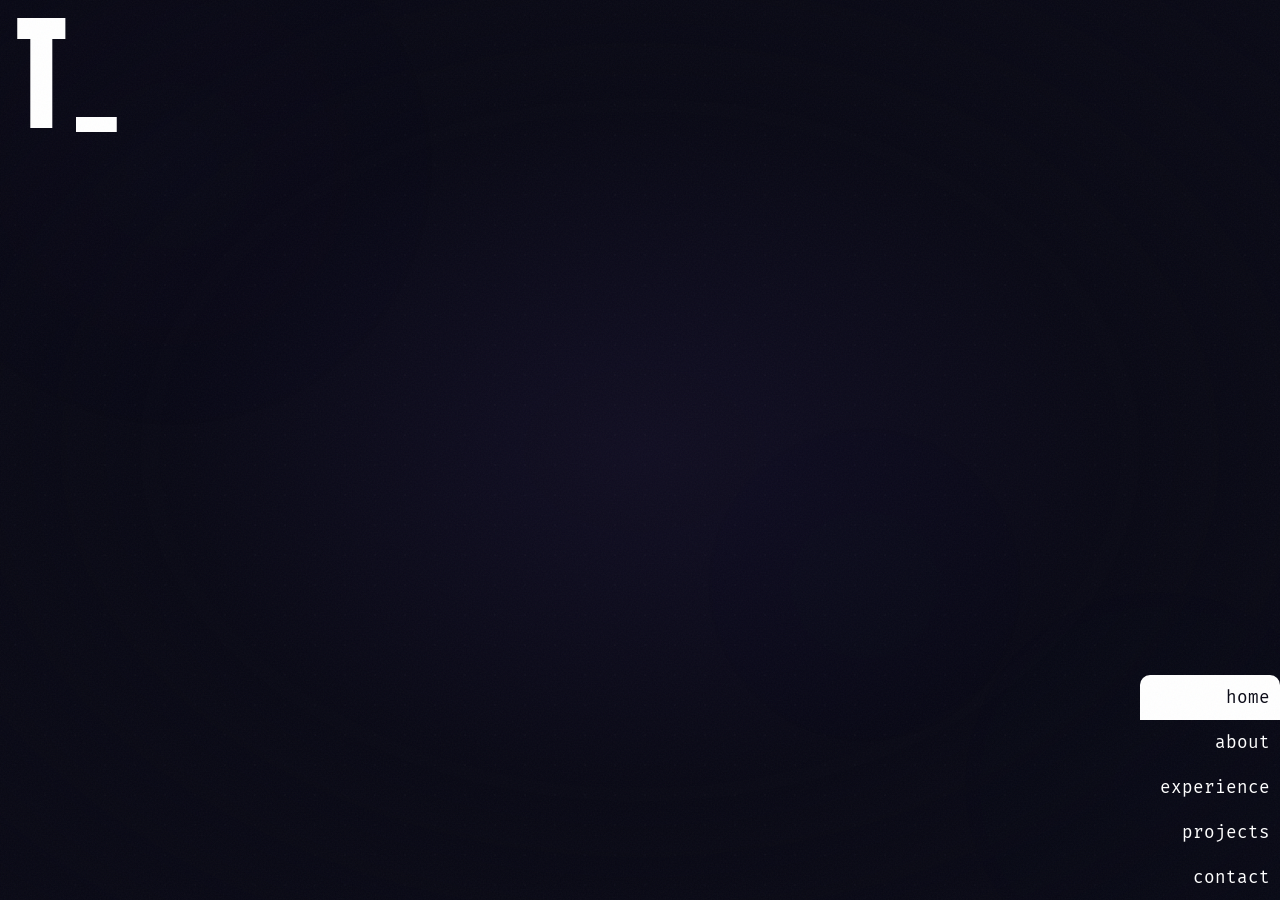
==== index.html @ e4958ba7 "new hcanges" ====
<!DOCTYPE html>
<html lang="en">
<head>
  <meta charset="UTF-8" />
  <meta name="viewport" content="width=device-width, initial-scale=1.0" />
  <title>Thomas Ou • Portfolio</title>
  <link rel="icon" type="image/svg+xml" href="favicon.svg">
  <base href="/">
  <!-- Google Fonts for modern look -->
  <link href="https://fonts.googleapis.com/css?family=Montserrat:900,700,400|Inter:400,600&display=swap" rel="stylesheet">
  <link href="https://fonts.googleapis.com/css2?family=Anton:wght@400&display=swap" rel="stylesheet">
  <link href="https://fonts.googleapis.com/css2?family=Fira+Mono:wght@400;500;700&display=swap" rel="stylesheet">
  <!-- GSAP -->
  <script src="https://unpkg.com/gsap@3/dist/gsap.min.js"></script>
  <script src="https://unpkg.com/gsap@3/dist/ScrollTrigger.min.js"></script>
  <!-- Three.js -->
  <script type="importmap">
    {
      "imports": {
        "three": "https://unpkg.com/three@0.155.0/build/three.module.js",
        "three/addons/": "https://unpkg.com/three@0.155.0/examples/jsm/"
      }
    }
  </script>
  <!-- Three.js global removed: contact.js now uses ES module import via importmap -->
  <!-- Model Viewer for 3D GLB files -->
  <script type="module" src="https://unpkg.com/@google/model-viewer/dist/model-viewer.min.js"></script>
  <!-- Styles -->
  <link rel="stylesheet" href="style.css" />
  <link rel="stylesheet" href="styles/index.css" />
  <link rel="stylesheet" href="styles/about.css" />
  <link rel="stylesheet" href="styles/experience.css" />
  <link rel="stylesheet" href="styles/spa.css" />
  <link rel="stylesheet" href="styles/projects-new.css" />
  <link rel="stylesheet" href="styles/contact.css" />
  <link rel="stylesheet" href="styles/bg-effects.css" />
</head>
<body data-current-route="home">

  <!-- Background Effects -->
  <div class="bg-effects" aria-hidden="true">
    <div class="aurora-blob aurora-blob-1"></div>
    <div class="aurora-blob aurora-blob-2"></div>
    <div class="aurora-blob aurora-blob-3"></div>
  </div>
  <div class="vignette" aria-hidden="true"></div>
  <svg class="noise-overlay" aria-hidden="true">
    <filter id="noise-filter">
      <feTurbulence type="fractalNoise" baseFrequency="0.65" numOctaves="3" stitchTiles="stitch"/>
    </filter>
    <rect width="100%" height="100%" filter="url(#noise-filter)"/>
  </svg>

  <!-- Scroll Progress Indicator (About Only) -->
  <div class="scroll-progress about-only">
    <div class="scroll-progress-bar"></div>
  </div>


  <!-- SPA Content Wrapper -->
  <div class="spa-content-wrapper">
    
    <!-- HOME ROUTE CONTENT -->
    <div id="home-content" data-route-content style="display: block;">
      <!-- Thomas Ou heading -->
      <div class="name-heading home-only page-title">
        <div class="typing-line-1">
          <span class="typed-text-1"></span><span class="cursor cursor-1">_</span>
        </div>
        <div class="typing-line-2">
          <span class="typed-text-2"></span><span class="cursor cursor-2" style="display: none;">_</span>
        </div>
        <div class="home-subtitles">
          <span>Developer & Analyst</span>
        </div>
      </div>

      <!-- 3D Model Container (shown on nav hover) -->
      <div id="model-container" class="home-only">
        <canvas id="model-canvas"></canvas>
      </div>

      <!-- 3D Cube Container -->
      <div id="cube-container" class="home-only">
        <canvas id="cube-canvas"></canvas>
      </div>
    </div>

    <!-- ABOUT ROUTE CONTENT -->
    <div id="about-content" data-route-content style="display: none;">
      <!-- About Container -->
      <div class="about-container">
        
        <!-- About Title -->
        <div class="about-title page-title">
          <div class="about-text">
            <div>ABOUT</div>
            <div>ME</div>
          </div>
          <div class="title-subtitle">Click on underlined words to learn more</div>
        </div>

        <!-- Main Content -->
        <div class="about-content">
          
          <!-- Profile Section -->
          <div class="profile-section">
            <div class="profile-text">
              <h2>Hi there. I'm <strong>Thomas Ou</strong> and welcome to my personal portfolio. I'm a sophomore at <span class="school-badge"><img src="Images/Penn.png" alt="" class="school-badge-icon" /><span>University of Pennsylvania</span></span> studying Mathematics and Computer Science. I specialize in building <a href="#">full-stack systems</a>, probabilistic models, and the occasional <a href="#">passion project</a> that keeps me up at night.</h2>
              
              <div class="profile-image">
                <img src="Images/ThomasPortrait.png" alt="Thomas Ou" />
              </div>
              
              <p>Tech and math have been part of my life for as long as I can remember. As a kid I was taking apart anything with a circuit board. By high school I was building computers and teaching myself to code. <span class="highlight-sweep">At 18, online poker led me to discover a vulnerability in a crypto casino's shuffling algorithm</span> that created predictable patterns every few hundred hands. I taught myself to exploit it (<em>ethically, of course</em>), and was hired to help fix their system. Since then I've been obsessed with applying algorithmic reasoning through game theory, probabilistic thinking, and machine learning to real-world problems.</p>

              <p>I'm excited by projects that are ambitious, creative, and technically challenging. I enjoy turning complex ideas into intuitive and functional digital experiences, whether it's a rough concept or a fully formed vision. When I'm not studying or coding, you'll find me at Penn Boxing, lifting, playing poker, or listening to some good music.</p>

              <div class="tools-dropdown">
                <div class="tools-dropdown-header">
                  <span>Click to see some of the tools I work with.</span>
                </div>
                <div class="tools-dropdown-content">
                  <div class="tools-section">
                    <h5>Languages</h5>
                    <div class="tools-icons">
                      <div class="icon-container"><img src="https://cdn.jsdelivr.net/gh/devicons/devicon/icons/python/python-original.svg" alt="Python"><span class="icon-tooltip">Python</span></div>
                      <div class="icon-container"><img src="https://cdn.jsdelivr.net/gh/devicons/devicon/icons/cplusplus/cplusplus-original.svg" alt="C++"><span class="icon-tooltip">C++</span></div>
                      <div class="icon-container"><img src="https://cdn.jsdelivr.net/gh/devicons/devicon/icons/r/r-original.svg" alt="R"><span class="icon-tooltip">R</span></div>
                      <div class="icon-container"><img src="https://cdn.jsdelivr.net/gh/devicons/devicon/icons/ocaml/ocaml-original.svg" alt="OCaml"><span class="icon-tooltip">OCaml</span></div>
                      <div class="icon-container"><img src="https://cdn.jsdelivr.net/gh/devicons/devicon/icons/java/java-original.svg" alt="Java"><span class="icon-tooltip">Java</span></div>
                      <div class="icon-container"><img src="https://cdn.jsdelivr.net/gh/devicons/devicon/icons/matlab/matlab-original.svg" alt="MATLAB"><span class="icon-tooltip">MATLAB</span></div>
                      <div class="icon-container"><img src="https://cdn.jsdelivr.net/gh/devicons/devicon/icons/html5/html5-original.svg" alt="HTML5"><span class="icon-tooltip">HTML5</span></div>
                      <div class="icon-container"><img src="https://cdn.jsdelivr.net/gh/devicons/devicon/icons/css3/css3-original.svg" alt="CSS"><span class="icon-tooltip">CSS</span></div>
                      <div class="icon-container"><img src="https://cdn.jsdelivr.net/gh/devicons/devicon/icons/javascript/javascript-original.svg" alt="JavaScript"><span class="icon-tooltip">JavaScript</span></div>
                    </div>
                  </div>
                  <div class="tools-section">
                    <h5>Frameworks</h5>
                    <div class="tools-icons">
                      <div class="icon-container"><img src="https://cdn.jsdelivr.net/gh/devicons/devicon/icons/numpy/numpy-original.svg" alt="NumPy"><span class="icon-tooltip">NumPy</span></div>
                      <div class="icon-container"><img src="https://cdn.jsdelivr.net/gh/devicons/devicon/icons/pandas/pandas-original.svg" alt="Pandas"><span class="icon-tooltip">Pandas</span></div>
                      <div class="icon-container"><img src="Images/Icons/Sckit.png" alt="Scikit-learn"><span class="icon-tooltip">Scikit-learn</span></div>
                      <div class="icon-container"><img src="https://cdn.jsdelivr.net/gh/devicons/devicon/icons/pytorch/pytorch-original.svg" alt="PyTorch"><span class="icon-tooltip">PyTorch</span></div>
                      <div class="icon-container"><img src="https://cdn.jsdelivr.net/gh/devicons/devicon/icons/react/react-original.svg" alt="React"><span class="icon-tooltip">React</span></div>
                      <div class="icon-container"><img src="https://cdn.jsdelivr.net/gh/devicons/devicon/icons/tensorflow/tensorflow-original.svg" alt="TensorFlow"><span class="icon-tooltip">TensorFlow</span></div>
                      <div class="icon-container"><img src="https://cdn.jsdelivr.net/gh/devicons/devicon/icons/matplotlib/matplotlib-original.svg" alt="Matplotlib"><span class="icon-tooltip">Matplotlib</span></div>
                    </div>
                  </div>
                  <div class="tools-section">
                    <h5>Databases & Tools</h5>
                    <div class="tools-icons">
                      <div class="icon-container"><img src="https://cdn.jsdelivr.net/gh/devicons/devicon/icons/mysql/mysql-original.svg" alt="MySQL"><span class="icon-tooltip">MySQL</span></div>
                      <div class="icon-container"><img src="https://cdn.jsdelivr.net/gh/devicons/devicon/icons/postgresql/postgresql-original.svg" alt="PostgreSQL"><span class="icon-tooltip">PostgreSQL</span></div>
                      <div class="icon-container"><img src="https://cdn.jsdelivr.net/gh/devicons/devicon/icons/mongodb/mongodb-original.svg" alt="MongoDB"><span class="icon-tooltip">MongoDB</span></div>
                      <div class="icon-container"><img src="https://cdn.jsdelivr.net/gh/devicons/devicon/icons/nodejs/nodejs-original.svg" alt="Node.js"><span class="icon-tooltip">Node.js</span></div>
                      <div class="icon-container"><img src="https://cdn.jsdelivr.net/gh/devicons/devicon/icons/git/git-original.svg" alt="Git"><span class="icon-tooltip">Git</span></div>
                    </div>
                  </div>
                </div>
              </div>
            </div>

          </div>

        <!-- Bottom Tagline -->
        <div class="about-tagline">
          <div>BUILD.</div>
          <div>OPTIMIZE.</div>
          <div>DELIVER.</div>
        </div>
        </div>
      </div>
    </div>
    
    <!-- EXPERIENCE ROUTE CONTENT -->
    <div id="experience-content" data-route-content style="display: none;">
      <!-- Experience Container -->
      <div class="experience-container">
        
        <!-- Full Width Content -->
        <div class="content-section">
          
          <!-- PROFESSIONAL EXPERIENCE Title -->
          <div class="journey-title page-title">
            <div class="journey-text">
              <div>PROFESSIONAL</div>
              <div>EXPERIENCE</div>
            </div>
            <div class="title-subtitle">Scroll down to learn more</div>
            
            <!-- Mobile Hello Content (hidden by default, shown in vertical mode) -->
            <div class="hello-content-mobile" style="display: none; border: none !important; background: transparent !important;">
              <!-- Photo + Text Container -->
              <div style="display: flex; gap: 0.75rem; margin: 0 0 0.5rem 0;">
                <!-- Profile Photo -->
                <div class="profile-photo-mobile">
                  <img src="Images/SchoolPortrait.png" alt="Thomas Ou" />
                </div>

                <!-- Hello + Bio -->
                <div style="flex: 1; display: flex; flex-direction: column; justify-content: center;">
                  <div style="font-size: clamp(1.4rem, 5vw, 2.4rem); font-weight: 400; font-family: 'Anton', Arial, sans-serif; color: #ffffff; margin: 0 0 0.5rem 0; text-align: left; line-height: 1.05; letter-spacing: 0.02em;">Hello. I am Thomas.</div>
                  <div style="color: #ffffff; font-family: 'Inter', Arial, sans-serif; font-size: clamp(0.85rem, 2.5vw, 1.1rem); line-height: 1.5; opacity: 0.85;">I'm a math and CS student at Penn with experience across quantitative research, derivatives, and defense tech. At present, I'm completing both my undergrad and accelerated master's in Philadelphia, while also conducting research with faculty.</div>
                </div>
              </div>


              <!-- Navigation Buttons -->
              <div style="margin: 1rem 0 0 0; display: grid; grid-template-columns: 1fr 1fr 1fr; gap: 0.5rem; opacity: 1;">
                <button class="hello-nav-btn" data-section="education" style="background: transparent; border: 2px solid #ffffff; color: #ffffff; font-family: 'Anton', Arial, sans-serif; font-size: 0.8rem; font-weight: 400; text-transform: none; letter-spacing: 0.1em; padding: 0.5rem; border-radius: 8px; cursor: pointer; transition: all 0.3s ease;">Education</button>
                <button class="hello-nav-btn" data-section="experience" style="background: transparent; border: 2px solid #ffffff; color: #ffffff; font-family: 'Anton', Arial, sans-serif; font-size: 0.8rem; font-weight: 400; text-transform: none; letter-spacing: 0.1em; padding: 0.5rem; border-radius: 8px; cursor: pointer; transition: all 0.3s ease;">Experience</button>
                <button class="hello-nav-btn" data-section="research" style="background: transparent; border: 2px solid #ffffff; color: #ffffff; font-family: 'Anton', Arial, sans-serif; font-size: 0.8rem; font-weight: 400; text-transform: none; letter-spacing: 0.1em; padding: 0.5rem; border-radius: 8px; cursor: pointer; transition: all 0.3s ease;">Research</button>
              </div>

            </div>
          </div>

          
          <!-- Left Half - Horse Model -->
          <div class="left-section">

            <!-- Titles - stacked on top of each other, in flow -->
            <div class="left-section-titles" style="position: relative; width: 100%; min-height: 8rem; margin-bottom: 0;">
              <!-- RESEARCH Title (in front of all) -->
              <div class="research-title" style="position: absolute; top: 0; left: 0; width: 100%; z-index: 3; opacity: 0; visibility: hidden; transition: opacity 0.3s ease, visibility 0.3s ease;">
                <div class="research-text" style="font-size: min(9vw, 8rem); font-weight: 400; font-family: 'Anton', Arial, sans-serif; color: #ffffff; text-align: center; letter-spacing: 0.05em; text-transform: none; margin: 0; line-height: 0.9; width: 100%;">
                  <div>RESEARCH</div>
                </div>
              </div>

              <!-- EXPERIENCE Title (in front) -->
              <div class="experience-title" style="position: absolute; top: 0; left: 0; width: 100%; z-index: 2; opacity: 0; visibility: hidden; transition: opacity 0.3s ease, visibility 0.3s ease;">
                <div class="experience-text" style="font-size: min(9vw, 8rem); font-weight: 400; font-family: 'Anton', Arial, sans-serif; color: #ffffff; text-align: center; letter-spacing: -0.02em; text-transform: none; margin: 0; line-height: 0.9; width: 100%;">
                  <div>EXPERIENCE</div>
                </div>
              </div>

              <!-- EDUCATION Title -->
              <div class="education-title" style="position: absolute; top: 0; left: 0; width: 100%; z-index: 1;">
                <div class="education-text" style="font-size: min(9vw, 8rem); font-weight: 400; font-family: 'Anton', Arial, sans-serif; color: #ffffff; text-align: center; letter-spacing: -0.02em; text-transform: none; margin: 0; line-height: 0.9; width: 100%;">
                  <div>EDUCATION</div>
                </div>
              </div>
            </div>

            <!-- 3D Models - stacked on top of each other, in flow -->
            <div class="left-section-model" style="position: relative; width: 100%; height: 60vh; flex-shrink: 0; min-height: 60vh; margin-top: -2rem;">
              <!-- 3D Lion Head (in front of all) -->
              <div class="lion-container-new" style="position: absolute; top: 0; left: 0; width: 100%; height: 100%; z-index: 7; display: flex; justify-content: center; align-items: center; opacity: 0; visibility: hidden; transition: opacity 0.3s ease, visibility 0.3s ease; border: none;">
                <model-viewer
                  src="Models/lion_head_4k.glb"
                  alt="3D Lion Head"
                  auto-rotate
                  rotation-per-second="30deg"
                  camera-orbit="0deg 75deg 115%"
                  field-of-view="30deg"
                  shadow-intensity="0"
                  environment-image="neutral"
                  exposure="1"
                  shadow-softness="0"
                  loading="lazy"
                  reveal="auto"
                  style="width: 100%; height: 100%;">
                </model-viewer>
              </div>

              <!-- 3D Bull Head (in front) -->
              <div class="bull-container-new" style="position: absolute; top: 0; left: 0; width: 100%; height: 100%; z-index: 6; display: flex; justify-content: center; align-items: center; opacity: 0; visibility: hidden; transition: opacity 0.3s ease, visibility 0.3s ease; border: none;">
                <model-viewer
                  src="Models/bull_head_4k.glb"
                  alt="3D Bull Head"
                  auto-rotate
                  rotation-per-second="30deg"
                  camera-orbit="0deg 75deg 115%"
                  field-of-view="30deg"
                  shadow-intensity="0"
                  environment-image="neutral"
                  exposure="1"
                  shadow-softness="0"
                  loading="lazy"
                  reveal="auto"
                  style="width: 100%; height: 100%;">
                </model-viewer>
              </div>

              <!-- 3D Horse Head -->
              <div class="horse-container visible" style="position: absolute; top: 0; left: 0; width: 100%; height: 100%;">
                <model-viewer
                  src="Models/horse_head_4k.glb"
                  alt="3D Horse Head"
                  auto-rotate
                  rotation-per-second="30deg"
                  camera-orbit="0deg 75deg 110%"
                  field-of-view="30deg"
                  shadow-intensity="0"
                  environment-image="neutral"
                  exposure="1"
                  shadow-softness="0"
                  loading="eager"
                  reveal="auto"
                  style="width: 100%; height: 100%;">
                </model-viewer>
              </div>
            </div>

            <!-- Navigation Buttons -->
            <div class="nav-buttons permanent-buttons" style="z-index: 15;">
              <button class="nav-btn">About</button>
              <button class="nav-btn">Education</button>
              <button class="nav-btn">Experience</button>
              <button class="nav-btn">Research</button>
            </div>
          </div>


          <!-- Top Container -->
          <div class="top-container">
            <!-- Text Content Container -->
            <div class="text-content-container" style="position: absolute; top: 0; right: 0; height: 100%; padding: 2rem 2rem 2rem 0.5rem; box-sizing: border-box; display: flex; flex-direction: column; justify-content: center;">
              <!-- Hello Thomas Header -->
              <div class="hello-section" style="font-size: min(7.5vw, 2.4rem); font-weight: 400; font-family: 'Anton', Arial, sans-serif; color: #ffffff; margin: 0; text-align: left; line-height: 1.05; opacity: 0.3; transition: opacity 0.6s ease; letter-spacing: 0.02em;">Hello. I am Thomas.</div>
              
              <!-- Bio Section - positioned relative to header -->
              <div class="hello-section" style="color: #ffffff; font-family: 'Inter', Arial, sans-serif; font-size: 1.4rem; line-height: 1.6; margin: 2rem 0 1rem 0; opacity: 0.3; transition: opacity 0.6s ease;">I'm a math and CS student at Penn with experience across quantitative research, derivatives, and defense tech. At present, I'm completing both my undergrad and accelerated master's in Philadelphia, while also conducting research with faculty.</div>
              
              
              <!-- Navigation Buttons - positioned relative to header -->
              <div class="hello-section" style="margin: 1rem 0 0 0; display: grid; grid-template-columns: 1fr 1fr 1fr; gap: 0.5rem; opacity: 0.3; transition: opacity 0.6s ease;">
                <button class="hello-nav-btn" data-section="education" style="background: transparent; border: 2px solid #ffffff; color: #ffffff; font-family: 'Anton', Arial, sans-serif; font-size: 0.8rem; font-weight: 400; text-transform: none; letter-spacing: 0.1em; padding: 0.5rem; border-radius: 8px; cursor: pointer; transition: all 0.3s ease;">Education</button>
                <button class="hello-nav-btn" data-section="experience" style="background: transparent; border: 2px solid #ffffff; color: #ffffff; font-family: 'Anton', Arial, sans-serif; font-size: 0.8rem; font-weight: 400; text-transform: none; letter-spacing: 0.1em; padding: 0.5rem; border-radius: 8px; cursor: pointer; transition: all 0.3s ease;">Experience</button>
                <button class="hello-nav-btn" data-section="research" style="background: transparent; border: 2px solid #ffffff; color: #ffffff; font-family: 'Anton', Arial, sans-serif; font-size: 0.8rem; font-weight: 400; text-transform: none; letter-spacing: 0.1em; padding: 0.5rem; border-radius: 8px; cursor: pointer; transition: all 0.3s ease;">Research</button>
              </div>
              
            </div>
            
            <!-- Profile Photo -->
            <div class="profile-photo hello-visible">
              <img src="Images/SchoolPortrait.png" alt="Thomas Ou" />
            </div>
          </div>

          <!-- Right Half - Content -->
          <div class="right-section">
            
            <!-- Education Section -->
            <div class="timeline-container">
              <div class="timeline-track"></div>
              
              <div class="timeline-item">
                <div class="timeline-dot"></div>
                <div class="timeline-content">
                  <h3>Master of Science in Engineering in Computer and Information Science</h3>
                  <div class="timeline-school">University of Pennsylvania</div>
                  <div class="timeline-details">
                    <div class="course-grid">
                      <span class="course-pill">Operating Systems</span>
                      <span class="course-pill">Distributed Systems</span>
                      <span class="course-pill">Machine Learning</span>
                      <span class="course-pill">Computer Architecture</span>
                      <span class="course-pill">Database Systems</span>
                    </div>
                  </div>
                </div>
              </div>

              <div class="timeline-item">
                <div class="timeline-dot"></div>
                <div class="timeline-content">
                  <h3>Bachelor of Science in Mathematics/Statistics</h3>
                  <div class="timeline-school">University of Pennsylvania</div>
                  <div class="timeline-details">
                    <div class="course-grid">
                      <span class="course-pill">Algorithms & Data Structures</span>
                      <span class="course-pill">Applied Probability</span>
                      <span class="course-pill">Game Theory</span>
                      <span class="course-pill">Real Analysis</span>
                      <span class="course-pill">Abstract Algebra</span>
                      <span class="course-pill">Probability Theory</span>
                      <span class="course-pill">Statistical Inference</span>
                    </div>
                  </div>
                </div>
              </div>

            </div>

            <!-- Experience Section -->
            <div class="cards-container experience-cards">

              <div class="card">
                <div class="card-header">
                  <h3>Software Engineer</h3>
                  <div class="card-company">Visa</div>
                  <div class="card-location">Mar 2026 - May 2026</div>
                </div>
                <div class="card-preview">
                  <p>Building real-time adversarial models to detect and score fraudulent transactions across Visa's global payment network.</p>
                </div>
              </div>

              <div class="card">
                <div class="card-header">
                  <h3>Quantitative Developer</h3>
                  <div class="card-company">Astera Holdings</div>
                  <div class="card-location">Jan 2025 - May 2025</div>
                </div>
                <div class="card-preview">
                  <p>Built a low-latency prediction market arbitrage engine in Python that detected and executed cross-platform pricing discrepancies in under 50 milliseconds across 50+ trading pairs.</p>
                </div>
              </div>

              <div class="card">
                <div class="card-header">
                  <h3>Data Engineer</h3>
                  <div class="card-company">Flushing CPA Tax Center</div>
                  <div class="card-location">Jun 2024 - Aug 2024</div>
                </div>
                <div class="card-preview">
                  <p>Built automation scripts and predictive models at a CPA firm to streamline large-scale financial reconciliation and enable forward-looking tax advisory for corporate clients.</p>
                </div>
              </div>
            </div>

            <!-- Spacer between sections -->
            <div style="height: 2rem; margin: 1rem 0;"></div>

            <!-- Research Section -->
            <div class="cards-container research-cards">

              <div class="card">
                <div class="card-header">
                  <h3>Research Assistant</h3>
                  <div class="card-company">Penn Center for Undergraduate Research and Fellowships</div>
                  <div class="card-location">Jul 2025 - Present</div>
                </div>
                <div class="card-preview">
                  <p>Built computer vision and NLP pipelines to digitize 50,000+ pages of historical defense records and conducted quantitative analysis that surfaced significant shifts in government spending patterns.</p>
                </div>
              </div>

              <div class="card">
                <div class="card-header">
                  <h3 class="card-title-stacked">
                    <span class="card-title-line">Research Assistant</span>
                    <span class="card-title-line card-title-line--second">(Computational Physics)</span>
                  </h3>
                  <div class="card-company">Princeton Plasma Physics Laboratory</div>
                  <div class="card-location">Feb 2024 - Apr 2024</div>
                </div>
                <div class="card-preview">
                  <p>Optimized Monte Carlo plasma simulations at a DOE fusion research lab through low-level SIMD vectorization and parallel computing, and automated large-scale regression testing infrastructure.</p>
                </div>
              </div>

            </div>

            <!-- Resume Link beneath research -->
            <div style="text-align: center; margin: 4rem 0;">
              <a href="#" class="resume-link" style="display: inline-block; background: transparent; border: 2px solid #ffffff; color: #ffffff; font-family: 'Montserrat', 'Inter', Arial, sans-serif; font-size: 1.1rem; font-weight: 600; text-transform: none; letter-spacing: 0.05em; padding: 1rem 2rem; border-radius: 8px; text-decoration: none; transition: all 0.3s ease; position: relative; overflow: hidden;">
                <span style="position: relative; z-index: 2;">See My Resume</span>
                <div style="position: absolute; top: 0; left: -100%; width: 100%; height: 100%; background: linear-gradient(90deg, transparent, rgba(255, 255, 255, 0.2), transparent); transition: left 0.6s ease;"></div>
              </a>
            </div>

            <!-- Spacer beneath research -->
            <div style="height: 2rem; margin: 1rem 0;"></div>

          </div>
        </div>
      </div>
    </div>

    <!-- PROJECTS ROUTE CONTENT -->
    <div id="projects-content" data-route-content style="display: none;">
      <!-- Projects Container -->
      <div class="projects-container projects-only">
        
        <!-- Featured Projects Section -->
        <div class="section-title projects-only page-title">
          <div class="title-featured">FEATURED</div>
          <div class="title-projects">PROJECTS</div>
          <div class="title-subtitle">Click on a project to view details</div>
        </div>
        
        <!-- Projects Wheel -->
        <div class="projects-wheel projects-only">
          <div class="wheel-container">
            <div class="project-card" data-project="fightvision">
              <div class="project-image" style="background-image: url('Images/ProjectPhotos/STR1KE1.gif');"></div>
              <div class="project-header">
                <h3>Computer Vision Strike Detection System for MMA</h3>
              </div>
            </div>
            
            <div class="project-card" data-project="dj">
              <div class="project-image" style="background-image: url('Images/ProjectPhotos/D4NCE.gif');"></div>
              <div class="project-header">
                <h3>AI-Powered DJ System</h3>
              </div>
            </div>
            
            <div class="project-card" data-project="fightiq">
              <div class="project-image" style="background-image: url('Images/ProjectPhotos/STRATOS.png');"></div>
              <div class="project-header">
                <h3>Predictive Analysis of Fight Outcomes in MMA</h3>
              </div>
            </div>
            
            <div class="project-card" data-project="website">
              <div class="project-image" style="background-image: url('Images/ProjectPhotos/THOMAS.gif');"></div>
              <div class="project-header">
                <h3>Personal Portfolio Website</h3>
              </div>
            </div>
            
            <div class="project-card" data-project="poker">
              <div class="project-image" style="background-image: url('Images/ProjectPhotos/R1VER1.gif');"></div>
              <div class="project-header">
                <h3>Bayesian Poker Analysis Engine with Monte Carlo CFR</h3>
              </div>
            </div>
            
            <div class="project-card" data-project="smartcv">
              <div class="project-image" style="background-image: url('Images/ProjectPhotos/PR0XIM.png');"></div>
              <div class="project-header">
                <h3>AI-Powered Resume Optimizer</h3>
              </div>
            </div>
          </div>
        </div>
        
        <!-- Full-screen Modal for project details -->
        <div id="projectModal" class="project-fullscreen-modal projects-only">
          <div class="fullscreen-modal-content">
            <div class="project-hero-section">
              <div class="back-to-projects-container">
                <div class="back-to-projects" id="backToProjects">← Back to Projects</div>
              </div>
              <div class="project-hero-image" id="projectHeroImageContainer">
                <div class="project-hero-image-inner">
                  <img id="projectHeroImage" src="" alt="" />
                  <button class="gallery-prev" id="galleryPrev" aria-label="Previous image">&#8249;</button>
                  <button class="gallery-next" id="galleryNext" aria-label="Next image">&#8250;</button>
                </div>
                <div class="gallery-dots" id="galleryDots" aria-label="Gallery images"></div>
              </div>
              <div class="project-hero-info">
                <h1 id="projectTitle" class="project-title"></h1>
                <p id="projectDescription" class="project-description"></p>
                <div id="projectTechStack" class="project-tech-stack"></div>
                <div id="projectLinks" class="project-links project-links-inline"></div>
              </div>
            </div>
            <div id="projectFeatures" class="project-features-grid"></div>
          </div>
        </div>

      </div>
    </div>

    <!-- Image Lightbox -->
    <div class="image-lightbox" id="imageLightbox">
      <img src="" alt="Zoomed image" id="lightboxImage">
    </div>

    <!-- CONTACT ROUTE CONTENT -->
    <div id="contact-content" data-route-content style="display: none;">
      <!-- Contact Container (background only) -->
      <div class="contact-container contact-only">
      </div>

      <!-- CONTACT ME Title (outside container) -->
      <div class="journey-title contact-only page-title">
        <div class="journey-text">
          <div>CONTACT</div>
          <div>ME</div>
        </div>
      </div>

      <!-- Current Focus -->
      <!-- Contact Buttons (outside container) -->
      <div class="contact-buttons contact-only">
        <button class="contact-btn" data-contact="email">
          <svg viewBox="0 0 24 24">
            <path d="M20 4H4c-1.1 0-1.99.9-1.99 2L2 18c0 1.1.9 2 2 2h16c1.1 0 2-.9 2-2V6c0-1.1-.9-2-2-2zm0 4l-8 5-8-5V6l8 5 8-5v2z"/>
          </svg>
          Email Me
        </button>
        <button class="contact-btn" data-contact="linkedin">
          <svg viewBox="0 0 24 24">
            <path d="M20.5 2h-17A1.5 1.5 0 002 3.5v17A1.5 1.5 0 003.5 22h17a1.5 1.5 0 001.5-1.5v-17A1.5 1.5 0 0020.5 2zM8 19H5v-9h3zM6.5 8.25A1.75 1.75 0 118.3 6.5a1.78 1.78 0 01-1.8 1.75zM19 19h-3v-4.74c0-1.42-.6-1.93-1.38-1.93A1.74 1.74 0 0013 14.19a.66.66 0 000 .14V19h-3v-9h2.9v1.3a3.11 3.11 0 012.7-1.4c1.55 0 3.36.86 3.36 3.66z"/>
          </svg>
          Connect
        </button>
        <button class="contact-btn" data-contact="github">
          <svg viewBox="0 0 24 24">
            <path d="M12 0c-6.626 0-12 5.373-12 12 0 5.302 3.438 9.8 8.207 11.387.599.111.793-.261.793-.577v-2.234c-3.338.726-4.033-1.416-4.033-1.416-.546-1.387-1.333-1.756-1.333-1.756-1.089-.745.083-.729.083-.729 1.205.084 1.839 1.237 1.839 1.237 1.07 1.834 2.807 1.304 3.492.997.107-.775.418-1.305.762-1.604-2.665-.305-5.467-1.334-5.467-5.931 0-1.311.469-2.381 1.236-3.221-.124-.303-.535-1.524.117-3.176 0 0 1.008-.322 3.301 1.23.957-.266 1.983-.399 3.003-.404 1.02.005 2.047.138 3.006.404 2.291-1.552 3.297-1.23 3.297-1.30.653 1.653.242 2.874.118 3.176.77.84 1.235 1.911 1.235 3.221 0 4.609-2.807 5.624-5.479 5.921.43.372.823 1.102.823 2.222v3.293c0 .319.192.694.801.576 4.765-1.589 8.199-6.086 8.199-11.386 0-6.627-5.373-12-12-12z"/>
          </svg>
          See My Code
        </button>
      </div>

    </div>

  </div>


  <!-- Mobile Menu Button (vertical mode only) -->
  <div class="mobile-menu-btn" style="position: fixed; bottom: 1rem; right: 1rem; z-index: 10000; width: 50px; height: 50px; background: rgba(10, 10, 22, 0.3); backdrop-filter: blur(10px); -webkit-backdrop-filter: blur(10px); border-radius: 50%; cursor: pointer; align-items: center; justify-content: center; border: 1px solid rgba(255, 255, 255, 0.1);">
    <div class="hamburger">
      <span style="display: block; width: 20px; height: 2px; background: #ffffff; margin: 3px 0; transition: 0.3s; border-radius: 1px;"></span>
      <span style="display: block; width: 20px; height: 2px; background: #ffffff; margin: 3px 0; transition: 0.3s; border-radius: 1px;"></span>
      <span style="display: block; width: 20px; height: 2px; background: #ffffff; margin: 3px 0; transition: 0.3s; border-radius: 1px;"></span>
    </div>
  </div>

  <!-- Nav auto-show trigger zone (small screens) -->
  <div class="nav-trigger-zone"></div>
  <div class="nav-trigger-dot"></div>

  <!-- Scripts -->
  <!-- Load SPA system first -->
  <script defer src="js/spa-router.js"></script>
  <script defer src="js/spa-projects-new.js"></script>
  <script defer src="js/spa-init.js"></script>
  
  <!-- Load other scripts after SPA is initialized -->
  <script defer src="js/3d-cube.js"></script>
  <script defer src="js/dynamic-models.js"></script>
  <script defer src="js/navigation.js"></script>
  <script defer src="js/about.js"></script>
  <script defer src="js/experience.js"></script>
  <script defer type="module" src="js/contact.js"></script>

  <!-- Resume notification toast -->
  <div id="resume-toast" class="resume-toast" role="alert" aria-live="polite">
    <p>Resume will be sent upon request. Send me an email at <a href="mailto:thomasou@sas.upenn.edu">thomasou@sas.upenn.edu</a></p>
    <button type="button" class="resume-toast-close" aria-label="Close">&times;</button>
  </div>

  <!-- Bottom navigation -->
  <div class="bottom-nav">
    <a href="#" data-spa-route="home" class="nav-link active">home</a>
    <a href="#" data-spa-route="about" class="nav-link">about</a>
    <a href="#" data-spa-route="experience" class="nav-link">experience</a>
    <a href="#" data-spa-route="projects" class="nav-link">projects</a>
    <a href="#" data-spa-route="contact" class="nav-link">contact</a>
  </div>

</body>
</html>
---- style.css ----
/* RESET */
* {
  margin: 0;
  padding: 0;
  box-sizing: border-box;
}

/* Hide scrollbar on entire page */
html {
  scrollbar-width: none !important;
  -ms-overflow-style: none !important;
}
body {
  scrollbar-width: none !important;
  -ms-overflow-style: none !important;
}
html::-webkit-scrollbar,
body::-webkit-scrollbar,
*::-webkit-scrollbar {
  display: none !important;
  width: 0 !important;
  height: 0 !important;
}
---- styles/index.css ----
/* Base body styles */
body {
  opacity: 0;
  animation: easeIn 0.8s ease-out forwards;
  margin: 0;
  padding: 0;
  overflow-x: hidden;
  background: #0a0a16;
  color: #f0f0f5;
  font-family: 'Inter', Arial, sans-serif;
  min-height: 100vh;
  position: relative;
  -webkit-user-select: none;
  -moz-user-select: none;
  -ms-user-select: none;
  user-select: none;
}

@keyframes easeIn {
  from {
    opacity: 0;
  }
  to {
    opacity: 1;
  }
}

/* 3D Model Container (nav hover) */
#model-container {
  position: fixed;
  top: 0;
  left: 0;
  width: 100vw;
  height: 100vh;
  z-index: 100;
  pointer-events: none;
  display: none;
  opacity: 0;
  transition: none;
}

#model-canvas {
  width: 100%;
  height: 100%;
  display: block;
  filter: drop-shadow(0 0 200px rgba(255, 255, 255, 1.0));
}

/* Thomas Ou heading */
.name-heading {
  position: fixed;
  top: 1rem;
  left: 1rem;
  z-index: 1000;
  font-family: 'Anton', Arial, sans-serif;
  font-size: clamp(2rem, 12vw, 8rem);
  font-weight: 400;
  color: #ffffff;
  text-transform: none;
  letter-spacing: 0.05em;
  pointer-events: none;
  margin: 0;
  padding: 0;
  line-height: 0.9;
}

.typing-line-1,
.typing-line-2 {
  display: block;
  white-space: nowrap;
}

.typed-text-1,
.typed-text-2 {
  display: inline;
}

.cursor {
  display: inline;
  color: #ffffff;
  font-weight: 300;
  position: relative;
  top: -0.15em;
}

.home-subtitles {
  font-family: 'Fira Mono', 'Courier New', monospace;
  font-size: clamp(0.5rem, 1.8vw, 1.2rem);
  font-weight: 400;
  color: rgba(255, 255, 255, 0.7);
  letter-spacing: 0.15em;
  margin: 0.8rem 0 0 0.3rem;
  padding: 0;
  opacity: 0;
  transition: opacity 0.8s ease;
}

.home-subtitles.visible {
  opacity: 1;
}

.cursor.blink {
  animation: cursorBlink 1s step-end infinite;
}

@keyframes cursorBlink {
  0%, 100% { opacity: 1; }
  50% { opacity: 0; }
}

/* Hide home WebGL layers through router fadeIn (runs before onEnter); released in spa-init */
body.home-awaiting-3d-reveal[data-current-route="home"] #model-container {
  visibility: hidden !important;
  opacity: 0 !important;
}

body.home-awaiting-3d-reveal[data-current-route="home"] #cube-container:not(.home-cube-pop-in) {
  visibility: hidden !important;
}

/* 3D Cube Container */
#cube-container {
  position: fixed;
  top: 0;
  left: 0;
  width: 100vw;
  height: 100vh;
  z-index: 50;
  pointer-events: none;
  opacity: 1;
  transition: opacity 0.3s ease;
  transform-origin: center center;
}

/* Re-entry to home (after first title run): cube + models start hidden, then scale pop */
@keyframes homeCubeReturnPop {
  0% {
    transform: scale(0.42);
  }
  70% {
    transform: scale(1.06);
  }
  100% {
    transform: scale(1);
  }
}

#cube-container.home-cube-pre-pop {
  visibility: hidden;
  transform: scale(0.42);
}

#cube-container.home-cube-pop-in {
  visibility: visible;
  animation: homeCubeReturnPop 0.36s cubic-bezier(0.28, 1.5, 0.42, 1) forwards;
}

#cube-canvas {
  width: 100%;
  height: 100%;
  display: block;
  filter: drop-shadow(0 0 200px rgba(255, 255, 255, 1.0));
}
---- styles/about.css ----
/* Page entrance animation */
@keyframes aboutFadeUp {
  from {
    opacity: 0;
    transform: translateY(30px);
  }
  to {
    opacity: 1;
    transform: translateY(0);
  }
}

.about-container {
  width: 100%;
  min-height: 100vh;
  margin: 0;
  padding: 1rem;
  background: transparent;
  position: relative;
  box-sizing: border-box;
}

/* Staggered entrance animations */
.about-title {
  animation: none;
}

.profile-text h2 {
  animation: aboutFadeUp 1.2s cubic-bezier(0.25, 0.1, 0.25, 1) both;
  animation-delay: 0.15s;
}

/* First body paragraph (after h2) fades in before the portrait */
.profile-text > p:nth-of-type(1) {
  animation: aboutFadeUp 1.2s cubic-bezier(0.25, 0.1, 0.25, 1) both;
  animation-delay: 0.3s;
}

.profile-image {
  animation: aboutFadeUp 1.2s cubic-bezier(0.25, 0.1, 0.25, 1) both;
  animation-delay: 0.45s;
}

.tools-dropdown {
  animation: aboutFadeUp 1.2s cubic-bezier(0.25, 0.1, 0.25, 1) both;
  animation-delay: 0.6s;
}

.profile-text > p:last-child {
  animation: aboutFadeUp 1.2s cubic-bezier(0.25, 0.1, 0.25, 1) both;
  animation-delay: 0.75s;
}

.about-tagline {
  animation: aboutFadeUp 1.2s cubic-bezier(0.25, 0.1, 0.25, 1) both;
  animation-delay: 1.05s;
}

/* Left-to-right highlight sweep - runs after fade-in, highlight stays, theme-matched */
.highlight-sweep {
  background-image: linear-gradient(90deg, rgba(139, 92, 246, 0.12), rgba(139, 92, 246, 0.12));
  background-size: 0 100%;
  background-repeat: no-repeat;
  background-position: left center;
  padding: 0.1em 0.05em;
  margin: 0 -0.05em;
  border-radius: 2px;
  animation: highlightSweep 1.5s ease 1.5s forwards;
}

@keyframes highlightSweep {
  to {
    background-size: 100% 100%;
  }
}

/* Title */
.about-title {
  position: relative;
  margin: 0 0 0.5rem 0;
  z-index: 100;
}

.about-text {
  font-size: min(8rem, 15vw, 13vh);
  font-weight: 400;
  font-family: 'Anton', Arial, sans-serif;
  color: #ffffff;
  text-align: left;
  letter-spacing: 0.05em;
  text-transform: none;
  margin: 0;
  line-height: 0.9;
  display: flex;
  flex-direction: column;
}


.title-subtitle {
  font-size: 1rem;
  font-weight: 600;
  font-family: 'Inter', Arial, sans-serif;
  color: #ffffff;
  text-align: left;
  margin: 0;
  padding: 0;
  letter-spacing: 0.05em;
  display: none;
}

/* School badge - pill with icon */
.school-badge {
  display: inline-flex;
  align-items: center;
  gap: 0.5rem;
  background: #ffffff;
  color: #0a0a16;
  padding: 0.2rem 0.6rem;
  border-radius: 9999px;
  font-weight: 600;
  font-size: 0.75em;
  white-space: nowrap;
  vertical-align: middle;
}

.school-badge-icon {
  width: 28px;
  height: 28px;
  object-fit: contain;
  flex-shrink: 0;
}

/* Thematic clickable links - dotted underline fits black/white aesthetic */
.profile-text a {
  color: #f0f0f5;
  text-decoration: underline;
  text-decoration-style: dotted;
  text-decoration-color: rgba(255, 255, 255, 0.6);
  text-underline-offset: 0.2em;
  padding: 0.2rem 0.4rem;
  margin: 0 -0.2rem 0 -0.2rem;
  border-radius: 2px;
  transition: color 0.3s ease, text-decoration-color 0.3s ease, background 0.15s ease;
}

.profile-text a:hover {
  color: rgba(255, 255, 255, 0.95) !important;
  text-decoration-style: solid;
  text-decoration-color: rgba(255, 255, 255, 0.8);
  background: rgba(255, 255, 255, 0.12);
}

/* Bottom tagline - BUILD. OPTIMIZE. DELIVER. */
.about-tagline {
  font-family: 'Anton', Arial, sans-serif;
  font-size: min(8rem, 15vw, 13vh);
  font-weight: 400;
  color: #ffffff;
  letter-spacing: 0.05em;
  text-align: left;
  margin: 0.25rem 0 4rem 0;
  padding: 0;
  line-height: 0.9;
  display: flex;
  flex-direction: column;
  gap: 0.05em;
}

.about-tagline div {
  display: block;
}

.about-text div {
  font-size: min(8rem, 15vw, 13vh);
  font-weight: 400;
  font-family: 'Anton', Arial, sans-serif;
  color: #ffffff;
  text-align: left;
  letter-spacing: 0.05em;
  text-transform: none;
  margin: 0;
}

/* Content area */
.about-content {
  max-width: 1200px;
  margin: 0 auto;
  padding-top: 3rem;
  z-index: 10;
  position: relative;
}

/* Profile section */
.profile-section {
  display: block;
  width: 100%;
  margin-bottom: 0;
  position: relative;
  overflow: hidden;
  background: transparent;
  border: none;
  border-radius: 0;
  padding: 2rem 0;
  box-sizing: border-box;
}

.profile-image {
  float: right;
  width: 400px;
  max-width: 400px;
  aspect-ratio: 1;
  border-radius: 20px;
  overflow: hidden;
  transition: all 0.3s ease;
  margin: 2rem 0 2rem 2rem;
}

.profile-image:hover {
  transform: scale(1.02);
}

.profile-image img {
  width: 100%;
  height: 100%;
  object-fit: cover;
}

.profile-text {
  color: #f0f0f5;
  font-family: 'Inter', Arial, sans-serif;
}

/* Info sections */
.info-section {
  background: transparent;
  border: none;
  border-radius: 0;
  padding: 2rem 0;
  margin-bottom: 2rem;
}

.info-section h3 {
  font-family: 'Anton', Arial, sans-serif;
  font-size: 1.8rem;
  font-weight: 400;
  color: #ffffff;
  margin: 0 0 1rem 0;
  letter-spacing: 0.05em;
}

.info-section p {
  color: #f0f0f5;
  font-family: 'Inter', Arial, sans-serif;
  font-size: 1rem;
  line-height: 1.6;
  margin-bottom: 1rem;
  opacity: 0.9;
}


/* Stack intro - woven into profile narrative */
.stack-intro {
  color: #f0f0f5;
  font-family: 'Inter', Arial, sans-serif;
  font-size: 1rem;
  line-height: 1.6;
  margin: 1.5rem 0 0.75rem 0;
  opacity: 0.9;
}

/* Tools dropdown - below I'm excited, matches page style */
.tools-dropdown {
  margin: 2rem 0 0.25rem 0;
}

.tools-dropdown-header {
  display: inline-flex;
  align-items: center;
  padding: 0.2rem 0.4rem;
  margin: 0 -0.2rem 0 -0.2rem;
  cursor: pointer;
  font-family: 'Inter', Arial, sans-serif;
  font-size: min(1.8rem, 3.5vw);
  font-weight: 400;
  color: #f0f0f5;
  text-decoration: underline;
  text-decoration-style: dotted;
  text-decoration-color: rgba(255, 255, 255, 0.6);
  text-underline-offset: 0.2em;
  border-radius: 2px;
  transition: background 0.15s ease, text-decoration-color 0.3s ease;
}

.tools-dropdown-header:hover {
  background: rgba(255, 255, 255, 0.12);
  text-decoration-style: solid;
  text-decoration-color: rgba(255, 255, 255, 0.8);
}

.tools-dropdown.active .tools-dropdown-header {
  background: #ffffff;
  color: #0a0a16;
  text-decoration-style: solid;
  text-decoration-color: #0a0a16;
}

.tools-dropdown.active .tools-dropdown-header:hover {
  background: rgba(255, 255, 255, 0.12);
  color: #ffffff;
  text-decoration-style: dotted;
  text-decoration-color: rgba(255, 255, 255, 0.8);
}

.tools-dropdown-content {
  max-height: 0;
  overflow: hidden;
  transition: max-height 0.35s ease;
}

.tools-dropdown.active .tools-dropdown-content {
  max-height: 600px;
  background: rgba(10, 10, 22, 0.3);
  border: 1px solid rgba(255, 255, 255, 0.15);
  border-radius: 12px;
  margin-top: 0.5rem;
  padding: clamp(0.5rem, 2vw, 1rem) clamp(0.75rem, 2.5vw, 1.25rem);
  box-shadow: 0 4px 20px rgba(10, 10, 22, 0.3);
}

.tools-section {
  padding: 0.75rem 0 0 0;
}

.tools-section:first-of-type {
  padding-top: 0.5rem;
}

.tools-section:not(:first-of-type) {
  padding-top: 1rem;
  border-top: 1px solid rgba(255, 255, 255, 0.1);
}

.tools-section h5 {
  font-family: 'Fira Mono', 'Courier New', monospace;
  font-size: clamp(0.7rem, 2vw, 0.9rem);
  font-weight: 400;
  color: #ffffff;
  margin: 0 0 0.5rem 0;
  letter-spacing: 0.02em;
}

.tools-icons {
  display: flex;
  flex-wrap: wrap;
  gap: clamp(0.4rem, 1.5vw, 0.75rem);
}

.tools-icons .icon-container img {
  width: clamp(24px, 6vw, 38px);
  height: clamp(24px, 6vw, 38px);
  object-fit: contain;
}

.icon-container {
  position: relative;
  display: inline-flex;
  align-items: center;
  justify-content: center;
  width: 56px;
  height: 56px;
  border-radius: 10px;
  background: transparent;
  border: none;
  cursor: pointer;
  transition: all 0.25s ease;
}

.icon-container:hover {
  background: rgba(255, 255, 255, 0.1);
  transform: translateY(-2px);
}

.stack-content img {
  width: 28px;
  height: 28px;
  transition: all 0.25s ease;
  filter: brightness(1) saturate(1);
}

.icon-container:hover img {
  filter: brightness(1.1) saturate(1.1);
  transform: none;
}

.icon-tooltip {
  position: absolute;
  top: 50%;
  left: 50%;
  transform: translate(-50%, -50%);
  background: rgba(10, 10, 22, 0.85);
  color: #ffffff;
  padding: 0.35rem 0.7rem;
  border-radius: 6px;
  font-family: 'Fira Mono', 'Courier New', monospace;
  font-size: 0.75rem;
  font-weight: 400;
  white-space: nowrap;
  opacity: 0;
  pointer-events: none;
  transition: opacity 0.2s ease;
  z-index: 1000;
}

.icon-container:hover .icon-tooltip {
  opacity: 1;
}


/* SCROLL PROGRESS INDICATOR - hidden */
.scroll-progress {
  display: none !important;
}
.scroll-progress-bar {
  width: 100%;
  height: 100%;
  background: linear-gradient(180deg, #8b5cf6 0%, #00e5ff 100%);
  border-radius: 3px;
  transform: translateY(-100%);
  transition: transform 0.1s ease-out;
  box-shadow: 0 0 10px rgba(255, 255, 255, 0.5);
}

/* Hide scrollbar like experience page */
body {
  scrollbar-width: none;
  -ms-overflow-style: none;
}

/* Hide scrollbar for all elements */
::-webkit-scrollbar {
  display: none;
  width: 0;
  height: 0;
}

html, body {
  -ms-overflow-style: none;
  scrollbar-width: none;
}

* {
  -ms-overflow-style: none;
  scrollbar-width: none;
}

*::-webkit-scrollbar {
  display: none;
  width: 0;
  height: 0;
}

/* Mobile menu button styles */
.mobile-menu-btn {
  transition: all 0.3s ease;
}

.mobile-menu-btn:hover {
  background: rgba(10, 10, 22, 0.5) !important;
  border-color: rgba(255, 255, 255, 0.3) !important;
}

.mobile-menu-btn.active .hamburger span:nth-child(1) {
  transform: rotate(-45deg) translate(-5px, 6px);
  background: #ffffff;
}

.mobile-menu-btn.active .hamburger span:nth-child(2) {
  opacity: 0;
}

.mobile-menu-btn.active .hamburger span:nth-child(3) {
  transform: rotate(45deg) translate(-5px, -6px);
  background: #ffffff;
}

/* Responsive design */
@media (orientation: portrait), (max-width: 768px) {
  /* Show mobile menu button and hide navigation */
  .mobile-menu-btn {
    display: flex !important;
  }

  /* Hide hamburger when menu is open */
  .mobile-menu-btn.active {
    opacity: 0 !important;
    pointer-events: none !important;
  }

  .bottom-nav {
    transform: translateX(200px) !important;
    opacity: 0 !important;
    transition: all 0.3s ease !important;
    position: relative !important;
  }

  .bottom-nav.show {
    transform: translateX(0) !important;
    opacity: 1 !important;
  }

  /* Close button in navigation */
  .nav-close-btn {
    position: absolute;
    top: 0.5rem;
    left: 0.5rem;
    width: 30px;
    height: 30px;
    background: rgba(255, 255, 255, 0.1);
    border: 1px solid rgba(255, 255, 255, 0.3);
    border-radius: 50%;
    display: none;
    align-items: center;
    justify-content: center;
    cursor: pointer;
    z-index: 10001;
    transition: all 0.3s ease;
  }

  .bottom-nav.show .nav-close-btn {
    display: flex !important;
  }

  .nav-close-btn:hover {
    background: rgba(255, 255, 255, 0.2) !important;
    border-color: rgba(255, 255, 255, 0.5) !important;
  }

  .nav-close-btn::before,
  .nav-close-btn::after {
    content: '';
    position: absolute;
    width: 12px;
    height: 2px;
    background: #ffffff;
    border-radius: 1px;
  }

  .nav-close-btn::before {
    transform: rotate(45deg);
  }

  .nav-close-btn::after {
    transform: rotate(-45deg);
  }
  .about-title {
    position: relative;
    top: 0;
    left: 0;
    text-align: center;
    margin: 0 0 0.5rem 0;
  }

  .about-content {
    padding-top: 2rem;
  }

  .profile-section {
    grid-template-columns: 1fr;
    gap: 2rem;
    text-align: left;
  }

  .profile-image {
    width: clamp(200px, 50vw, 400px);
    max-width: 400px;
    margin: 0 auto;
  }

  .about-tagline {
    text-align: center;
    margin: 3rem 0 3rem 0;
  }

  /* Hide navigation bar completely in vertical mode */
  .bottom-nav {
    display: none !important;
  }
}

/* Profile text styling improvements */
.profile-text h2 {
  font-family: 'Inter', Arial, sans-serif;
  font-size: min(1.8rem, 3.5vw);
  font-weight: 400;
  color: #ffffff;
  margin: 0 0 2rem 0;
  line-height: 1.6;
  letter-spacing: normal;
}

.profile-text p {
  font-family: 'Inter', Arial, sans-serif;
  font-size: min(1.8rem, 3.5vw);
  font-weight: 400;
  color: #f0f0f5;
  margin: 0 0 2rem 0;
  line-height: 1.6;
  letter-spacing: normal;
  opacity: 0.9;
}
---- styles/experience.css ----
/* Base styles */
html, body {
  margin: 0 !important;
  padding: 0 !important;
}

/* Page entrance animation - same as About, smooth */
@keyframes experienceFadeUp {
  from {
    opacity: 0;
    transform: translateY(30px);
  }
  to {
    opacity: 1;
    transform: translateY(0);
  }
}

/* For top-container: preserve translateX(-50%) used for centering */
@keyframes experienceFadeUpCenter {
  from {
    opacity: 0;
    transform: translate(-50%, 30px);
  }
  to {
    opacity: 1;
    transform: translate(-50%, 0);
  }
}

/* Right-column blocks: land at 0.3 opacity to match scroll “dimmed” state until .in-view */
@keyframes experienceFadeInSoft {
  from {
    opacity: 0;
    transform: translateY(26px);
  }
  to {
    opacity: 0.3;
    transform: translateY(0);
  }
}

@keyframes experienceSlideUp {
  from {
    transform: translateY(26px);
  }
  to {
    transform: translateY(0);
  }
}

/* School portrait: full size on regular desktop; shrink only below each breakpoint */
#experience-content {
  --school-photo-gap: clamp(0.75rem, 2.5vw, 1.75rem);
  --school-photo-size: 400px;
}

#experience-content .text-content-container {
  left: calc(var(--school-photo-size) + var(--school-photo-gap) + 0.35rem) !important;
}

@media (max-width: 400px) {
  #experience-content .hello-content-mobile .profile-photo-mobile {
    width: min(56vw, 240px) !important;
    max-width: 100% !important;
  }
}

/* Staggered entrance: hero (title + top hello) first → left column → education timeline → experience → research */
#experience-content .top-container {
  animation: experienceFadeUpCenter 0.95s cubic-bezier(0.25, 0.1, 0.25, 1) both;
  animation-delay: 0.18s;
}

#experience-content .left-section {
  animation: experienceSlideUp 0.95s cubic-bezier(0.25, 0.1, 0.25, 1) both;
  animation-delay: 0.68s;
}

#experience-content .right-section > .timeline-container {
  animation: experienceFadeInSoft 0.9s cubic-bezier(0.25, 0.1, 0.25, 1) both;
  animation-delay: 0.68s;
}

#experience-content .right-section > .experience-cards {
  animation: experienceFadeInSoft 0.85s cubic-bezier(0.25, 0.1, 0.25, 1) both;
  animation-delay: 0.86s;
}

#experience-content .right-section > .research-cards {
  animation: experienceFadeInSoft 0.85s cubic-bezier(0.25, 0.1, 0.25, 1) both;
  animation-delay: 1s;
}

#experience-content .right-section > div:has(.resume-link) {
  animation: experienceFadeUp 0.75s cubic-bezier(0.25, 0.1, 0.25, 1) both;
  animation-delay: 1.12s;
}

/* Education title: first .visible per route visit runs entrance; .education-title-entrance-done skips replay on scroll */
#experience-content .education-title.visible:not(.education-title-entrance-done) {
  opacity: 0;
  animation: experienceFadeInSoft 0.9s cubic-bezier(0.25, 0.1, 0.25, 1) forwards;
  animation-delay: 0.68s;
}

#experience-content .education-title.visible.education-title-entrance-done {
  animation: none;
  opacity: 0.3;
}

/* First time .visible per route visit: run entrance. After .horse-entrance-done, show without replaying (scroll in/out of education). */
#experience-content .horse-container.visible:not(.horse-entrance-done) {
  opacity: 0;
  animation: experienceFadeInSoft 0.9s cubic-bezier(0.25, 0.1, 0.25, 1) forwards;
  animation-delay: 0.68s;
}

#experience-content .horse-container.visible.horse-entrance-done {
  animation: none;
  opacity: 0.3;
}

#experience-content .education-title.visible.education-timeline-focused,
#experience-content .horse-container.visible.education-timeline-focused {
  opacity: 1 !important;
  transition: opacity 0.6s ease;
}

/* Nav: same entrance as timeline; beat generic .visible { opacity: 1 } */
#experience-content .nav-buttons.permanent-buttons.visible {
  opacity: 0;
  animation: experienceFadeInSoft 0.9s cubic-bezier(0.25, 0.1, 0.25, 1) forwards;
  animation-delay: 0.68s;
}

#experience-content .nav-buttons.permanent-buttons.visible.experience-nav-bright {
  opacity: 1 !important;
  transition: opacity 0.6s ease;
}

/* Card stagger starts after its section begins fading in */
#experience-content .experience-cards > .card:nth-child(1) {
  animation-delay: 0.92s;
}
#experience-content .experience-cards > .card:nth-child(2) {
  animation-delay: 1.02s;
}
#experience-content .experience-cards > .card:nth-child(3) {
  animation-delay: 1.12s;
}
#experience-content .research-cards > .card:nth-child(1) {
  animation-delay: 1.06s;
}
#experience-content .research-cards > .card:nth-child(2) {
  animation-delay: 1.16s;
}








/* Full width content */
.content-section {
  width: 100%;
  padding: 2rem 2rem 0 2rem;
  overflow: visible;
  display: flex;
  flex-direction: column;
  justify-content: center;
  align-items: center;
  cursor: auto !important;
  z-index: 2;
  border: none;
  position: absolute;
  top: 0;
  left: 0;
}

/* Section titles */
.section-title {
  position: relative;
  z-index: 1;
  display: flex;
  flex-direction: column;
  line-height: 0.9;
}

.title-subtitle {
  font-size: 1rem;
  font-weight: 600;
  font-family: 'Inter', Arial, sans-serif;
  color: #ffffff;
  text-align: left;
  margin-top: 0.5rem;
  margin-left: .5rem;
  letter-spacing: 0.05em;
}


/* Left half - scrolls with page, sticks when scrolled down */
.left-section {
  position: absolute;
  top: 85vh;
  right: 50%;
  width: min(50%, 600px);
  height: auto;
  z-index: 50;
  display: flex;
  flex-direction: column;
  align-items: center;
  text-align: center;
  border: none;
}

/* Stick when scrolled down past threshold */
.left-section.is-stuck {
  position: fixed !important;
  top: 5vh !important;
  bottom: 5vh !important;
  right: 50%;
  display: flex;
  flex-direction: column;
  justify-content: space-between;
}


.left-section.visible {
  opacity: 1;
  visibility: visible;
  pointer-events: auto;
}

/* 3D Horse Head Container */
.horse-container {
  display: flex;
  justify-content: center;
  align-items: center;
  width: 100%;
  height: 100%;
  opacity: 0;
  visibility: hidden;
  transition: opacity 0.3s ease, visibility 0.3s ease;
  z-index: 5;
  border: none;
}

.horse-container.visible {
  opacity: 1;
  visibility: visible;
}

/* Education title - visible by default, transitions on section change */
.education-title {
  opacity: 0;
  visibility: hidden;
  transition: opacity 0.3s ease, visibility 0.3s ease;
}

.education-title.visible {
  opacity: 1;
  visibility: visible;
}







/* Top Container */
.top-container {
  position: absolute;
  top: calc(30vh);
  left: 50%;
  transform: translateX(-50%);
  width: min(100%, 1200px);
  height: 50vh;
  box-sizing: border-box;
  padding-left: clamp(2rem, 8vw, 5.5rem);
  padding-right: clamp(2rem, 8vw, 5.5rem);
  z-index: 3;
  border: none;
}

/* Right half - Content */
.right-section {
  position: absolute;
  top: 85vh;
  left: 50%;
  width: min(50%, 600px);
  min-height: 0;
  margin: 0;
  padding: 0;
  overflow-y: visible;
  z-index: 2;
}

/* Experience container – fit content height, minimal extra scroll */
.experience-container {
  position: relative;
  min-height: 220vh;
  padding-bottom: 30vh;
}

.experience-container::after {
  content: '';
  display: block;
  height: 15vh;
}

/* Section dim effect when not in focus */
.timeline-container,
.cards-container,
.hello-content-mobile,
.profile-photo {
  opacity: 0.3;
  transition: opacity 0.6s ease;
}

.timeline-container.in-view,
.cards-container.in-view,
.hello-content-mobile.in-view,
.profile-photo.in-view {
  opacity: 1 !important;
}

/* Left section always visible - titles/models handle their own fading */
.left-section {
  opacity: 1 !important;
}


/* Profile photo specific dim/bright states - override hello-visible */
.profile-photo.hello-visible {
  opacity: 0.3 !important;
  transition: opacity 0.6s ease;
}

.profile-photo.hello-visible.in-view {
  opacity: 1 !important;
}

/* Timeline styles */
.timeline-container {
  position: relative;
  padding: 2rem 0;
  margin: 3rem 0;
}

.timeline-track {
  position: absolute;
  left: 49px;
  top: 76px;
  height: calc(100% - 150px);
  width: 2px;
  background: linear-gradient(180deg, rgba(255, 255, 255, 0.4) 0%, rgba(255, 255, 255, 0.15) 100%);
  border-radius: 2px;
  box-shadow: none;
}

.timeline-item {
  position: relative;
  padding-left: 80px;
  padding-bottom: 1.5rem;
  margin-bottom: 0.5rem;
  opacity: 0;
  transform: translateX(-30px);
  animation: slideInFromLeft 0.6s cubic-bezier(0.25, 0.46, 0.45, 0.94) forwards;
}

/* Stagger timeline items */
.timeline-item:nth-child(1) { animation-delay: 0.1s; }
.timeline-item:nth-child(2) { animation-delay: 0.2s; }
.timeline-item:nth-child(3) { animation-delay: 0.3s; }
.timeline-item:nth-child(4) { animation-delay: 0.4s; }

@keyframes slideInFromLeft {
  to {
    opacity: 1;
    transform: translateX(0);
  }
}

.timeline-dot {
  position: absolute;
  left: 44px;
  top: 30px;
  width: 12px;
  height: 12px;
  background: #ffffff;
  border: none;
  border-radius: 50%;
  box-shadow: 0 0 8px rgba(255, 255, 255, 0.3);
  z-index: 2;
}

.timeline-content {
  background: transparent;
  border-radius: 12px;
  padding: 1.5rem;
  border-left: none;
  transition: all 0.3s ease;
}

.timeline-content:hover {
  background: transparent;
  transform: none;
  box-shadow: none;
}

.timeline-content h3 {
  margin: 0 0 0.15rem 0;
  color: #ffffff;
  font-family: 'Anton', Arial, sans-serif;
  font-size: 1.6rem !important;
  font-weight: 400;
  letter-spacing: 0.05em;
}

.timeline-school {
  font-weight: 600;
  color: rgba(255, 255, 255, 0.7);
  margin-bottom: 1rem;
  font-family: 'Inter', Arial, sans-serif;
  font-size: 1rem;
}

.course-grid {
  display: flex;
  flex-wrap: wrap;
  gap: 0.5rem;
}

.course-pill {
  background: rgba(255, 255, 255, 0.05);
  color: rgba(240, 240, 245, 0.8);
  padding: 0.3rem 0.8rem;
  border-radius: 20px;
  font-size: clamp(0.65rem, 2.2vw, 0.875rem);
  font-family: 'Fira Mono', 'Courier New', monospace;
  border: 1px solid rgba(255, 255, 255, 0.15);
  box-shadow: none;
  text-shadow: none;
}

/* Enhanced section titles with animations */
.section-title {
  font-size: 1.8rem;
  font-weight: 400;
  font-family: 'Anton', Arial, sans-serif;
  color: #ffffff;
  margin: 4rem 0 1rem 0;
  text-align: left;
  line-height: 1.05;
  letter-spacing: 0.05em;
  opacity: 0;
  transform: translateY(20px);
  animation: fadeInTitle 0.8s cubic-bezier(0.25, 0.46, 0.45, 0.94) 0.3s forwards;
  position: relative;
  overflow: hidden;
}

/* Glowing underline effect */
.section-title::after {
  content: '';
  position: absolute;
  bottom: -5px;
  left: 0;
  width: 0;
  height: 3px;
  background: #ffffff;
  box-shadow: none;
  animation: expandUnderline 1s ease 0.8s forwards;
}

/* First section title */
.section-title:first-of-type {
  margin-top: 1rem;
}

/* Enhanced card styles with stagger animations */
.cards-container {
  display: grid;
  gap: 0.75rem;
  margin: 2rem 0;
}

.card {
  background: transparent;
  border: none;
  border-radius: 12px;
  padding: 1.5rem;
  cursor: default;
  position: relative;
  opacity: 0;
  transform: translateY(30px);
  animation: fadeInCard 0.6s ease forwards;
}

.card:nth-child(1) { animation-delay: 0.05s; }
.card:nth-child(2) { animation-delay: 0.15s; }
.card:nth-child(3) { animation-delay: 0.25s; }
.card:nth-child(4) { animation-delay: 0.35s; }
.card:nth-child(5) { animation-delay: 0.45s; }
.card:nth-child(6) { animation-delay: 0.55s; }

@keyframes fadeInCard {
  to {
    opacity: 1;
    transform: translateY(0);
  }
}


.card-header h3 {
  margin: 0 0 0.15rem 0;
  color: #ffffff;
  font-family: 'Anton', Arial, sans-serif;
  font-size: 1.6rem !important;
  font-weight: 400;
  letter-spacing: 0.05em;
  display: flex;
  align-items: center;
  gap: 0.5rem;
}

.card-header h3.card-title-stacked {
  flex-direction: column;
  align-items: flex-start;
  gap: 0.1rem;
  line-height: 1.05;
}

.card-header h3.card-title-stacked .card-title-line {
  display: block;
}

.card-header h3.card-title-stacked .card-title-line--second {
  letter-spacing: 0.05em;
}

.card-arrow {
  color: #f0f0f5;
  font-size: 1rem;
  opacity: 0.6;
  transition: all 0.3s ease;
  transform: translateX(2px) translateY(-2px);
  display: inline-block;
}

.card-company {
  font-weight: 600;
  color: #ffffff;
  margin-bottom: 0.25rem;
  font-family: 'Inter', Arial, sans-serif;
  font-size: 1.15rem;
}

.card-location {
  color: #f5f5f5;
  font-size: 1rem;
  margin-bottom: 1rem;
  font-family: 'Fira Mono', 'Courier New', monospace;
}

.card-preview p {
  margin: 0;
  color: #999999;
  line-height: 1.6;
  font-family: 'Inter', Arial, sans-serif;
  font-size: 1rem;
  text-align: left;
}





/* PROFESSIONAL EXPERIENCE Title - scoped to experience route */
#experience-content .journey-title {
  position: absolute !important;
  top: 1rem;
  left: 1rem;
  z-index: 10;
  animation: experienceFadeUp 0.9s cubic-bezier(0.25, 0.1, 0.25, 1) both;
  animation-delay: 0.04s;
}

.journey-text {
  font-size: min(8rem, 15vw, 13vh);
  font-weight: 400;
  font-family: 'Anton', Arial, sans-serif;
  color: #ffffff;
  text-align: left;
  letter-spacing: 0.05em;
  text-transform: none;
  margin: 0;
  line-height: 0.9;
  display: flex;
  flex-direction: column;
}

.journey-text div {
  font-size: min(8rem, 15vw, 13vh);
  font-weight: 400;
  font-family: 'Anton', Arial, sans-serif;
  color: #ffffff;
  text-align: left;
  letter-spacing: 0.05em;
  text-transform: none;
  margin: 0;
}


/* Profile Photo — landscape hero; size from #experience-content --school-photo-size */
.profile-photo {
  width: var(--school-photo-size, 560px);
  height: var(--school-photo-size, 560px);
  margin: 0 !important;
  padding: 0 !important;
  border-radius: 50%;
  overflow: hidden;
  border: none;
  box-shadow: none;
  transition: all 0.3s ease;
  position: absolute !important;
  /* Extra inset from container padding so the circle isn’t hugging the edge */
  left: clamp(0.75rem, 2.5vw, 1.75rem) !important;
  top: 50% !important;
  transform: translateY(-50%) !important;
  box-sizing: border-box !important;
}

.profile-photo img {
  width: 100%;
  height: 100%;
  object-fit: cover;
  margin: 0;
  padding: 0;
  border: none;
  display: block;
}

.profile-photo-mobile {
  flex-shrink: 0;
  align-self: center;
  display: flex;
  align-items: center;
  justify-content: center;
  width: min(62vw, 340px);
  max-width: 100%;
  aspect-ratio: 1;
  height: auto;
  border-radius: 50%;
  overflow: hidden;
  border: none;
  box-shadow: none;
  transition: all 0.3s ease;
  box-sizing: border-box;
}

.profile-photo-mobile img {
  width: 100%;
  height: 100%;
  object-fit: cover;
  margin: 0;
  padding: 0;
  border: none;
  display: block;
}

/* Navigation Buttons */
.nav-buttons {
  display: grid;
  grid-template-columns: 1fr 1fr;
  gap: 1rem;
  margin: 2rem auto;
  width: 80%;
}

.nav-btn {
  background: transparent;
  border: 2px solid #ffffff;
  color: #ffffff;
  font-family: 'Anton', Arial, sans-serif;
  font-size: 1rem;
  font-weight: 400;
  text-transform: none;
  letter-spacing: 0.1em;
  padding: 0.75rem 1rem;
  border-radius: 8px;
  cursor: pointer;
  transition: background 0.2s ease, color 0.2s ease;
}

.nav-btn:hover {
  background: rgba(255, 255, 255, 0.1);
}

.nav-btn.active {
  background: #ffffff;
  border-color: #ffffff;
  color: #0a0a16 !important;
}

/* Hello navigation buttons base styles */
.hello-nav-btn {
  cursor: pointer !important;
  pointer-events: auto !important;
  position: relative !important;
  z-index: 20 !important;
  transition: background 0.2s ease !important;
}

.hello-nav-btn:hover {
  background: rgba(255, 255, 255, 0.1) !important;
}

/* Resume link hover effects */
.resume-link:hover {
  background: #ffffff !important;
  border: 2px solid #ffffff !important;
  color: #0a0a16 !important;
  transform: translateY(-2px) !important;
  box-shadow: none;
}

.resume-link:hover div {
  left: 100% !important;
}

/* Resume notification toast */
.resume-toast {
  position: fixed;
  bottom: 2rem;
  left: 50%;
  transform: translateX(-50%) translateY(100px);
  max-width: min(90vw, 500px);
  padding: 1.25rem 1.5rem;
  background: rgba(10, 10, 22, 0.7);
  backdrop-filter: blur(8px);
  color: #f0f0f5;
  border: 1px solid rgba(255, 255, 255, 0.15);
  border-radius: 12px;
  font-family: 'Inter', Arial, sans-serif;
  font-size: 1rem;
  line-height: 1.5;
  z-index: 10002;
  opacity: 0;
  visibility: hidden;
  transition: opacity 0.3s ease, transform 0.3s ease, visibility 0.3s ease;
  display: flex;
  align-items: flex-start;
  gap: 0.75rem;
}

.resume-toast.show {
  opacity: 1;
  visibility: visible;
  transform: translateX(-50%) translateY(0);
}

.resume-toast p {
  margin: 0;
  flex: 1;
}

.resume-toast a {
  color: #f0f0f5;
  text-decoration: underline;
  text-underline-offset: 0.2em;
}

.resume-toast a:hover {
  color: rgba(255, 255, 255, 0.9);
}

.resume-toast-close {
  background: none;
  border: none;
  color: rgba(255, 255, 255, 0.7);
  font-size: 1.5rem;
  line-height: 1;
  cursor: pointer;
  padding: 0;
  margin: -0.25rem 0 0 0;
  transition: color 0.2s ease;
}

.resume-toast-close:hover {
  color: #ffffff;
}

/* Hello visible elements */
.hello-visible {
  opacity: 0;
  transition: opacity 0.6s ease;
  position: absolute;
  z-index: 15;
}

.hello-visible.show {
  opacity: 1;
}

     /* Position photo and buttons specifically */
 .profile-photo.hello-visible {
   top: 5vh;
   left: 3rem;
   transform: none;
 }

.nav-buttons.hello-visible {
  top: 80vh;
  left: 50%;
  transform: translateX(-50%);
}

.nav-buttons.permanent-buttons {
  position: relative;
  top: auto;
  left: auto;
  transform: none;
  width: 80%;
  align-self: center;
  opacity: 0;
  visibility: hidden;
  z-index: 15;
}

.nav-buttons.permanent-buttons.visible {
  opacity: 1;
  visibility: visible;
}

/* Hide mobile menu button in desktop mode and on home page */
.mobile-menu-btn {
  display: none !important;
}

/* Hide mobile menu button on home page even in mobile mode */
body[data-current-route="home"] .mobile-menu-btn {
  display: none !important;
}

/* Hide profile photo and remove margins in mobile/vertical mode */
@media (orientation: portrait), (max-width: 768px) {
  .profile-photo {
    display: none !important;
  }

  /* Remove side padding from content-section in vertical mode */
  .content-section {
    padding: 2rem 0 0 0 !important;
  }

  /* Make journey-title full-width and centered in vertical mode */
  #experience-content .journey-title {
    position: relative !important;
    left: auto !important;
    top: auto !important;
    width: 100% !important;
    padding: 0 1rem !important;
    box-sizing: border-box !important;
  }

  /* Hide subtitle in vertical mode */
  .title-subtitle {
    display: none !important;
  }

  .journey-text {
    margin-bottom: 4rem !important;
  }

  /* Hide green container (left-section) in vertical mode */
  .left-section {
    display: none !important;
  }

  /* Switch content-section to normal flow in vertical mode */
  .content-section {
    position: relative !important;
    display: flex !important;
    flex-direction: column !important;
    justify-content: flex-start !important;
    align-items: stretch !important;
  }

  .experience-container::after {
    display: none !important;
  }

  /* Hide empty top-container in vertical mode (content is in hello-content-mobile instead) */
  .top-container {
    display: none !important;
  }
  
  /* Make text and buttons fit inside the yellow container */
  .hello-section {
    margin: 1rem 0 !important;
    padding: 0 !important;
    width: 100% !important;
    box-sizing: border-box !important;
  }
  
  /* Navigation buttons section - fit inside container */
  .hello-section:last-of-type {
    margin: 1rem 0 !important;
    width: 100% !important;
    padding: 0 !important;
    box-sizing: border-box !important;
  }
  
  /* Make orange container (right-section) flow right after top-container */
  .right-section {
    position: relative !important;
    top: auto !important;
    left: auto !important;
    transform: none !important;
    width: 95vw !important;
    max-width: 600px !important;
    margin: 0 auto !important;
    padding: 1rem !important;
    box-sizing: border-box !important;
  }

  /* Add section titles above each section */
  .timeline-container::before {
    content: 'EDUCATION';
    display: block;
    font-size: 4.5rem;
    font-weight: 400;
    font-family: 'Anton', Arial, sans-serif;
    color: #ffffff;
    text-align: left;
    letter-spacing: 0.08em;
    text-transform: none;
    border-bottom: 2px solid rgba(255, 255, 255, 0.3);
    padding-bottom: 0.5rem;
    margin: 0 0 1.5rem 0;
    line-height: 1;
  }

  /* Education container should be at top of right-section */
  .timeline-container {
    margin-top: 1rem !important;
  }
  
  .experience-cards::before {
    content: 'EXPERIENCE';
    display: block;
    font-size: 4.5rem;
    font-weight: 400;
    font-family: 'Anton', Arial, sans-serif;
    color: #ffffff;
    text-align: left;
    letter-spacing: 0.08em;
    text-transform: none;
    border-bottom: 2px solid rgba(255, 255, 255, 0.3);
    padding-bottom: 0.5rem;
    margin: 0 0 0 0;
    line-height: 1;
  }
  
  .research-cards::before {
    content: 'RESEARCH';
    display: block;
    font-size: 4.5rem;
    font-weight: 400;
    font-family: 'Anton', Arial, sans-serif;
    color: #ffffff;
    text-align: left;
    letter-spacing: 0.08em;
    text-transform: none;
    border-bottom: 2px solid rgba(255, 255, 255, 0.3);
    padding-bottom: 0.5rem;
    margin: 0 0 0 0;
    line-height: 1;
  }
  
  /* Move hello content directly into main container in vertical mode */
  .hello-content-mobile {
    display: block !important;
    position: relative !important;
    top: auto !important;
    left: auto !important;
    width: 100% !important;
    z-index: 50 !important;
    background: transparent !important;
    padding: 1rem !important;
    border-radius: 15px !important;
    box-sizing: border-box !important;
    margin: 0 0 2rem 0 !important;
  }

  .hello-content-mobile .profile-photo-mobile {
    width: clamp(150px, 40vw, 380px) !important;
    max-width: 100% !important;
  }
  
  /* Hide original hello sections in vertical mode */
  .hello-section {
    display: none !important;
  }
  
  .text-content-container {
    display: none !important;
  }
  
  /* Make red container (experience-container) extend to fit content */
  .experience-container {
    min-height: 100vh !important;
    height: auto !important;
    overflow-y: visible !important;
    padding-bottom: 5vh !important;
  }
  
  /* Fix timeline alignment in vertical mode */
  .timeline-track {
    left: 38px !important;
    top: 190px !important;
    height: calc(100% - 280px) !important;
  }

  .timeline-item {
    padding-left: 60px !important;
    margin-bottom: 1rem !important;
  }

  .timeline-dot {
    left: 33px !important;
    top: 40px;
    width: 12px !important;
    height: 12px !important;
  }
  
  /* Reduce spacer between sections in vertical mode */
  .right-section > div[style*="height: 2rem"] {
    height: 1rem !important;
    margin: 0rem 0 !important;
  }
  
  /* Move Hello I am Thomas section to edge of red container in vertical mode */
  .top-container > div[style*="position: relative"] {
    margin: 0rem 0 0rem 0 !important;
    width: 100% !important;
    box-sizing: border-box !important;
    padding: 0 0rem !important;
  }
  
}
---- styles/spa.css ----
/* SPA-specific styles */

/* Route content containers */
[data-route-content] {
  position: relative;
  width: 100%;
  min-height: 100vh;
}

/* Route transitions handled by SPA router inline styles, not body */

/* Navigation improvements for SPA */
.bottom-nav .nav-link {
  cursor: pointer;
  transition: all 0.15s ease;
  position: relative;
  background: transparent;
  color: #ffffff;
  padding: 10px 14px;
  border-radius: 0;
}

.bottom-nav .nav-link:first-child,
.bottom-nav .nav-link:first-child.active {
  border-radius: 10px 10px 0 0 !important;
}

.bottom-nav .nav-link:last-child,
.bottom-nav .nav-link:last-child.active {
  border-radius: 0 0 10px 10px !important;
}

.bottom-nav .nav-link:hover {
  background: rgba(255, 255, 255, 0.08);
  color: #ffffff !important;
  text-shadow: none;
  transform: translateY(-1px);
}

/* Normal scroll for route transitions */

/* Ensure content doesn't jump during transitions */
.spa-content-wrapper {
  min-height: 100vh;
  position: relative;
}

/* Route content positioning */
#home-content,
#about-content {
  position: relative;
  z-index: 1;
}

/* 3D elements layering: cube behind content, model above cube */
#cube-container {
  position: fixed;
  top: 0;
  left: 0;
  width: 100%;
  height: 100%;
  z-index: 50;
  pointer-events: none;
}

#model-container {
  position: fixed;
  top: 0;
  left: 0;
  width: 100%;
  height: 100%;
  z-index: 100;
  pointer-events: none;
}

/* Scroll progress indicator positioning */
.scroll-progress {
  position: fixed;
  z-index: 100;
}


/* Suppress any ::before pseudo-elements on nav links */
.nav-link::before,
.bottom-nav .nav-link::before {
  display: none !important;
}

/* Add hover highlighting for nav text - only in horizontal mode */
@media (orientation: landscape) and (min-width: 1101px) {
.bottom-nav .nav-link:hover {
  background: rgba(255, 255, 255, 0.12) !important;
  color: #ffffff !important;
  text-shadow: none !important;
  transition: all 0.15s ease !important;
}
}

/* Disable hover effects for active nav item */
.bottom-nav .nav-link.active:hover {
  transform: none !important;
}

/* Navigation specific styling for clean look */
.bottom-nav {
  background: transparent !important;
  display: flex !important;
  flex-direction: column !important;
  width: 140px !important;
  height: auto !important;
  position: fixed !important;
  bottom: 0 !important;
  right: 0 !important;
  z-index: 1000 !important;
  margin: 0 !important;
  padding: 0 !important;
  border-radius: 10px !important;
  gap: 0 !important;
  align-items: stretch !important;
  border: none !important;
  backdrop-filter: none !important;
  -webkit-backdrop-filter: none !important;
  box-shadow: none !important;
}

.bottom-nav .nav-link {
  background: transparent !important;
  border: none !important;
  flex: none !important;
  text-align: right !important;
  display: flex !important;
  align-items: center !important;
  justify-content: flex-end !important;
  height: 45px !important;
  width: 100% !important;
  box-sizing: border-box !important;
  margin: 0 !important;
  padding: 0 10px 0 0 !important;
  white-space: normal !important;
  position: relative !important;
  font-family: 'Fira Mono', 'Courier New', monospace !important;
  font-size: 1.1rem !important;
  font-weight: 400 !important;
  text-transform: none !important;
  letter-spacing: normal !important;
  color: white !important;
  text-decoration: none !important;
}

.bottom-nav .nav-link.active {
  background: #ffffff !important;
  color: #0a0a16 !important;
  text-shadow: none !important;
  border-radius: 0 !important;
  user-select: none !important;
  -webkit-user-select: none !important;
  -moz-user-select: none !important;
  -ms-user-select: none !important;
  pointer-events: none !important;
}


.mobile-menu-btn {
  position: fixed;
  z-index: 10000;
}

/* Nav trigger zone + dot hidden on desktop */
.nav-trigger-zone,
.nav-trigger-dot {
  display: none;
}

/* Ensure proper display for route-specific elements */
.home-only {
  display: block;
}

.about-only {
  display: none;
}

/* About route specific visibility */
body[data-current-route="about"] .home-only {
  display: none !important;
}

body[data-current-route="about"] .about-only {
  display: block !important;
}

/* Home route specific visibility */
body[data-current-route="home"] .home-only {
  display: block !important;
}

body[data-current-route="home"] .about-only {
  display: none !important;
}

/* Responsive adjustments for SPA */
@media (orientation: portrait), (max-width: 1100px) {
  [data-route-content] {
    padding-top: 0;
  }

  .bottom-nav .nav-link:hover:not(.active) {
    background: rgba(255, 255, 255, 0.12) !important;
    color: #ffffff !important;
    text-shadow: none !important;
    transform: none !important;
  }

  /* Auto-hide nav: collapsed by default, reveal on hover/tap */
  .bottom-nav {
    transform: translateX(160px) !important;
    opacity: 0 !important;
    transition: transform 0.35s cubic-bezier(0.4, 0, 0.2, 1), opacity 0.35s ease !important;
    pointer-events: none !important;
  }

  .bottom-nav.show {
    transform: translateX(0) !important;
    opacity: 1 !important;
    pointer-events: auto !important;
    z-index: 1200 !important;
    background: rgba(10, 10, 22, 0.85) !important;
    backdrop-filter: blur(8px) !important;
    -webkit-backdrop-filter: blur(8px) !important;
    border: 1px solid rgba(255, 255, 255, 0.08) !important;
    box-shadow: 0 4px 20px rgba(0, 0, 0, 0.3) !important;
    border-radius: 10px !important;
  }

  /* Nav trigger zone — invisible hit area on right edge */
  .nav-trigger-zone {
    display: block !important;
    position: fixed !important;
    top: 0 !important;
    right: 0 !important;
    width: 80px !important;
    height: 100% !important;
    z-index: 1099 !important;
    pointer-events: auto !important;
  }

  /* Visible nav icon indicator on right edge */
  .nav-trigger-dot {
    display: flex !important;
    flex-direction: column !important;
    gap: 4px !important;
    align-items: center !important;
    justify-content: center !important;
    position: fixed !important;
    bottom: 1rem !important;
    right: 0.7rem !important;
    width: 36px !important;
    height: 36px !important;
    border-radius: 8px !important;
    background: rgba(10, 10, 22, 0.5) !important;
    backdrop-filter: blur(10px) !important;
    -webkit-backdrop-filter: blur(10px) !important;
    border: 1px solid rgba(255, 255, 255, 0.12) !important;
    z-index: 1100 !important;
    transition: opacity 0.3s ease, transform 0.3s ease !important;
    pointer-events: none !important;
  }

  .nav-trigger-dot::before {
    content: '' !important;
    display: block !important;
    width: 16px !important;
    height: 2px !important;
    background: rgba(255, 255, 255, 0.6) !important;
    border-radius: 1px !important;
    box-shadow: 0 6px 0 rgba(255, 255, 255, 0.6) !important;
  }

  .nav-trigger-dot::after {
    content: '' !important;
    display: block !important;
    width: 16px !important;
    height: 2px !important;
    background: rgba(255, 255, 255, 0.6) !important;
    border-radius: 1px !important;
  }

  .nav-trigger-dot.hidden {
    opacity: 0 !important;
    transform: scale(0) !important;
  }

  /* Always show nav on home, projects, contact — no minimize mode */
  body[data-current-route="home"] .bottom-nav,
  body[data-current-route="home"] .bottom-nav.show,
  body[data-current-route="projects"] .bottom-nav,
  body[data-current-route="projects"] .bottom-nav.show,
  body[data-current-route="contact"] .bottom-nav,
  body[data-current-route="contact"] .bottom-nav.show {
    transform: translateX(0) !important;
    opacity: 1 !important;
    pointer-events: auto !important;
    background: transparent !important;
    border: none !important;
    box-shadow: none !important;
    backdrop-filter: none !important;
    -webkit-backdrop-filter: none !important;
  }

  /* Hide trigger dot on pages where nav is always visible */
  body[data-current-route="home"] .nav-trigger-dot,
  body[data-current-route="projects"] .nav-trigger-dot,
  body[data-current-route="contact"] .nav-trigger-dot {
    display: none !important;
  }
}
---- styles/projects-new.css ----
/* COMPLETELY REWRITTEN PROJECTS CSS */

/* Override SPA fade system for projects */
#projects-content {
  position: relative !important;
  z-index: 1000 !important;
  width: 100vw !important;
  height: 100vh !important;
  background: transparent !important;
}

/* Projects container - simplified */
.projects-container {
  position: absolute !important;
  top: 0 !important;
  left: 0 !important;
  width: 100% !important;
  height: 100% !important;
  padding: 2rem !important;
  box-sizing: border-box !important;
  z-index: 1001 !important;
  pointer-events: auto !important;
}

/* Section titles - scoped to projects route */
#projects-content .section-title {
  position: absolute;
  top: 1rem;
  left: 1rem;
  z-index: 1010;
  opacity: 1;
  font-size: unset;
  font-weight: unset;
  margin: 0;
  animation: none;
  transform: none;
  overflow: visible;
}

.title-featured, .title-projects {
  font-size: min(8rem, 15vw, 13vh);
  font-weight: 400;
  font-family: 'Anton', Arial, sans-serif;
  color: #ffffff;
  text-align: left;
  letter-spacing: 0.05em;
  text-transform: none;
  margin: 0;
  line-height: 0.9;
}

.title-subtitle {
  font-size: 1.2rem;
  color: #f0f0f5;
  font-family: 'Inter', Arial, sans-serif;
  margin-top: 1rem;
  animation: none;
}

/* Projects wheel - responsive sizing like Projects.html */
.projects-wheel {
  position: fixed !important;
  top: 45% !important;
  left: 50% !important;
  transform: translate(-50%, -50%) !important;
  width: min(500px, 70vw) !important;
  height: min(500px, 50vh) !important;
  perspective: 1000px !important;
  z-index: 1020 !important;
  pointer-events: auto !important;
}

.wheel-container {
  position: relative;
  width: 100%;
  height: 100%;
  transform-style: preserve-3d;
  transform: rotateX(-10deg);
  cursor: grab;
  transition: transform 0.1s ease-out;
  pointer-events: auto !important;
  z-index: 1021;
}

.wheel-container:active {
  cursor: grabbing;
}

/* Project cards - responsive sizing like Projects.html */
.project-card {
  visibility: hidden;
  position: absolute !important;
  width: clamp(250px, 28vw, 440px) !important;
  height: clamp(200px, 25vh, 350px) !important;
  background: linear-gradient(145deg, #1a0d2e, #16213e) !important;
  border: none !important;
  border-radius: 0 !important;
  padding: 0 !important;
  left: 50% !important;
  top: 50% !important;
  margin-left: calc(clamp(250px, 28vw, 440px) / -2) !important;
  margin-top: calc(clamp(200px, 25vh, 350px) / -2) !important;
  cursor: pointer !important;
  transition: all 0.3s ease !important;
  backface-visibility: visible !important;
  box-shadow: none !important;
  transform-style: preserve-3d !important;
  pointer-events: auto !important;
  z-index: 1022 !important;
}

.project-card.revealed {
  visibility: visible;
}

.project-card.revealed .card-content {
  opacity: 1;
  animation: cardPopIn 0.55s cubic-bezier(0.28, 1.5, 0.42, 1) forwards;
}

.project-card.revealed .card-face {
  opacity: 1;
}

@keyframes cardPopIn {
  0% {
    transform: scale(0.45);
    opacity: 1;
  }
  68% {
    transform: scale(1.06);
    opacity: 1;
  }
  100% {
    transform: scale(1);
    opacity: 1;
  }
}

.project-card:focus,
.project-card:active {
  outline: none !important;
  box-shadow: none !important;
}

.project-card:hover {
  translate: 0 -8px;
  cursor: pointer !important;
}

/* Position cards in 3D circle - responsive radius like Projects.html */
.project-card:nth-child(1) { transform: rotateY(0deg) translateZ(clamp(250px, 33vw, 460px)); }
.project-card:nth-child(2) { transform: rotateY(60deg) translateZ(clamp(250px, 33vw, 460px)); }
.project-card:nth-child(3) { transform: rotateY(120deg) translateZ(clamp(250px, 33vw, 460px)); }
.project-card:nth-child(4) { transform: rotateY(180deg) translateZ(clamp(250px, 33vw, 460px)); }
.project-card:nth-child(5) { transform: rotateY(240deg) translateZ(clamp(250px, 33vw, 460px)); }
.project-card:nth-child(6) { transform: rotateY(300deg) translateZ(clamp(250px, 33vw, 460px)); }

/* Card content wrapper - flattens children to prevent preserve-3d rendering bugs */
.card-content {
  position: relative;
  width: 100%;
  height: 100%;
  overflow: hidden;
  background: linear-gradient(145deg, #1a0d2e, #16213e);
  opacity: 0;
}

/* 3D card face edges */
.card-face {
  opacity: 0;
  position: absolute;
  backface-visibility: hidden;
  background-size: cover;
  background-position: center;
  background-color: rgba(10, 5, 20, 0.85);
  background-blend-mode: multiply;
}

.card-face-right {
  top: 0;
  left: 100%;
  width: 20px;
  height: 100%;
  transform-origin: left center;
  transform: rotateY(90deg);
}

.card-face-left {
  top: 0;
  right: 100%;
  width: 20px;
  height: 100%;
  transform-origin: right center;
  transform: rotateY(-90deg);
}

.card-face-top {
  bottom: 100%;
  left: 0;
  width: 100%;
  height: 20px;
  transform-origin: center bottom;
  transform: rotateX(90deg);
}

.card-face-bottom {
  top: 100%;
  left: 0;
  width: 100%;
  height: 20px;
  transform-origin: center top;
  transform: rotateX(-90deg);
}

.card-face-back {
  top: 0;
  left: 0;
  width: 100%;
  height: 100%;
  transform: translateZ(-20px) rotateY(180deg);
}

/* Project card content */
.project-image {
  width: 100%;
  height: 100%;
  background-size: cover;
  background-position: center;
  border-radius: 0;
  pointer-events: none;
}

.project-header {
  display: flex;
  align-items: flex-end;
  justify-content: flex-start;
  position: absolute;
  bottom: 0;
  left: 0;
  right: 0;
  padding: 2rem 0.75rem 0.6rem;
  background: linear-gradient(to top, rgba(10, 10, 22, 0.88) 0%, rgba(10, 10, 22, 0.45) 55%, transparent 100%);
  border-radius: 0;
  border: none;
  pointer-events: none;
  z-index: 2;
  opacity: 1;
  transition: opacity 0.3s ease;
}

/* Title + gradient bar: hidden until hover (fine pointer only); touch keeps text visible */
@media (hover: hover) and (pointer: fine) {
  .project-header {
    opacity: 0;
  }

  .project-card:hover .project-header {
    opacity: 1;
  }
}

.project-header h3 {
  margin: 0;
  color: #f0f0f5;
  font-family: 'Inter', Arial, sans-serif;
  font-size: 0.8rem;
  font-weight: 600;
  text-align: left;
  padding: 0;
  pointer-events: none;
  line-height: 1.3;
  text-shadow: 0 1px 4px rgba(10, 10, 22, 0.9);
  display: -webkit-box;
  -webkit-line-clamp: 2;
  -webkit-box-orient: vertical;
  overflow: hidden;
  letter-spacing: 0.01em;
}

/* Project modal - scoped to avoid overriding experience modal */
#projects-content .modal {
  display: none;
  position: fixed;
  z-index: 2000 !important;
  left: 0;
  top: 0;
  width: 100%;
  height: 100%;
  background-color: #0a0a16;
  pointer-events: auto !important;
}

#projects-content .modal-content {
  background: #0a0a16;
  margin: 2% auto;
  padding: 1.5rem;
  border-radius: 12px;
  width: 80%;
  max-width: 800px;
  position: relative;
  transform: scale(0.8);
  opacity: 0;
  transition: all 0.4s ease;
  pointer-events: auto !important;
}

#projects-content .modal.show .modal-content {
  transform: scale(1);
  opacity: 1;
}

#projects-content .close {
  color: #f0f0f5;
  position: absolute;
  right: 1rem;
  top: 1rem;
  font-size: 28px;
  font-weight: bold;
  cursor: pointer !important;
  pointer-events: auto !important;
}

#projects-content .close:hover {
  color: #00e5ff;
}

/* Force interaction on all elements */
.projects-only * {
  pointer-events: auto !important;
}

.project-card * {
  pointer-events: none !important;
}

/* Mobile responsiveness */
@media (max-width: 768px) {
  .projects-wheel {
    width: 300px !important;
    height: 300px !important;
  }
  
  .project-card {
    width: 200px !important;
    height: 150px !important;
    margin-left: -100px !important;
    margin-top: -75px !important;
  }
  
  .project-card:nth-child(1) { transform: rotateY(0deg) translateZ(200px); }
  .project-card:nth-child(2) { transform: rotateY(60deg) translateZ(200px); }
  .project-card:nth-child(3) { transform: rotateY(120deg) translateZ(200px); }
  .project-card:nth-child(4) { transform: rotateY(180deg) translateZ(200px); }
  .project-card:nth-child(5) { transform: rotateY(240deg) translateZ(200px); }
  .project-card:nth-child(6) { transform: rotateY(300deg) translateZ(200px); }
}

/* Full-screen modal styles */
.project-fullscreen-modal {
  display: none;
  position: fixed;
  top: 0;
  left: 0;
  width: 100vw;
  height: 100vh;
  background: #0a0a16;
  z-index: 3000;
  overflow: hidden;
  opacity: 0;
  transform: scale(0.95);
  transition: opacity 0.4s cubic-bezier(0.25, 0.46, 0.45, 0.94),
              transform 0.4s cubic-bezier(0.25, 0.46, 0.45, 0.94);
}

.project-fullscreen-modal::-webkit-scrollbar {
  display: none;
}

.project-fullscreen-modal.show {
  display: block;
  opacity: 1;
  transform: scale(1);
}

/* Hide navigation when modal is open */
.project-fullscreen-modal.show ~ .bottom-nav {
  display: none !important;
}

.back-to-projects-container {
  grid-column: 1 / -1;
  width: 100%;
  max-width: none;
  margin: 0 0 0.35rem 0;
  padding: 0;
  box-sizing: border-box;
  display: flex;
  justify-content: flex-start;
  align-self: stretch;
}

.back-to-projects {
  width: fit-content;
  margin: 0;
  text-align: left;
  color: rgba(255, 255, 255, 0.6);
  font-family: 'Inter', Arial, sans-serif;
  font-size: 0.85rem;
  font-weight: 600;
  letter-spacing: 0.08em;
  text-transform: uppercase;
  padding: 0.5rem 0.85rem;
  cursor: pointer;
  display: flex;
  align-items: center;
  justify-content: flex-start;
  gap: 0.5rem;
  border: none;
  border-radius: 8px;
  background: transparent;
  transition: background 0.2s ease, color 0.2s ease;
  box-sizing: border-box;
}

/* Match Experience `.nav-btn:hover` treatment */
.back-to-projects:hover {
  color: #ffffff;
  background: rgba(255, 255, 255, 0.1);
}

/* Equal flex spacers center content vertically; shrink when tall so overflow scrolls */
.fullscreen-modal-content {
  min-height: 100vh;
  max-height: 100vh;
  display: flex;
  flex-direction: column;
  align-items: center;
  padding: 0.75rem 3rem 1.5rem;
  box-sizing: border-box;
  overflow-y: auto;
  overflow-x: hidden;
  opacity: 0;
  animation: fadeInContent 0.6s ease 0.2s forwards;
}

.fullscreen-modal-content::before,
.fullscreen-modal-content::after {
  content: '';
  flex: 1 1 0;
  min-height: 0;
  width: 100%;
}

@keyframes fadeInContent {
  from {
    opacity: 0;
    transform: translateY(20px);
  }
  to {
    opacity: 1;
    transform: translateY(0);
  }
}

.project-hero-section {
  display: grid;
  grid-template-columns: 1fr 1.2fr;
  grid-template-rows: auto auto;
  gap: 0.5rem 2rem;
  padding: 0;
  max-width: 1200px;
  width: 100%;
  flex: 0 0 auto;
  min-height: 0;
  align-items: start;
}

.project-hero-section > .project-hero-image,
.project-hero-section > .project-hero-info {
  align-self: center;
}

/* Features block aligned with hero width, centered as a group */
.fullscreen-modal-content > #projectFeatures {
  width: 100%;
  max-width: 1200px;
  flex: 0 0 auto;
}

.project-hero-image {
  display: flex;
  flex-direction: column;
  align-items: center;
  gap: 0.5rem;
  width: 100%;
  max-height: none;
  align-self: center;
}

.project-hero-image-inner {
  position: relative;
  width: 100%;
  border-radius: 8px;
  overflow: hidden;
  box-shadow: none;
  border: 1px solid rgba(255, 255, 255, 0.12);
  max-height: 50vh;
}

.project-hero-image img {
  width: 100%;
  height: 100%;
  max-height: 50vh;
  object-fit: cover;
  display: block;
  transition: opacity 0.25s ease;
}

/* Gallery navigation */
.gallery-prev,
.gallery-next {
  position: absolute;
  top: 50%;
  transform: translateY(-50%);
  background: rgba(10, 10, 22, 0.6);
  color: #ffffff;
  border: 1px solid rgba(255, 255, 255, 0.25);
  width: 40px;
  height: 40px;
  border-radius: 50%;
  font-size: 1.5rem;
  line-height: 1;
  cursor: pointer;
  display: flex;
  align-items: center;
  justify-content: center;
  opacity: 0;
  transition: opacity 0.2s ease, background 0.2s ease, border-color 0.2s ease;
  z-index: 2;
}

.project-hero-image:hover .gallery-prev,
.project-hero-image:hover .gallery-next {
  opacity: 1;
}

.gallery-prev:hover,
.gallery-next:hover {
  background: rgba(255, 255, 255, 0.25);
  border-color: rgba(255, 255, 255, 0.5);
}

.gallery-prev { left: 0.6rem; }
.gallery-next { right: 0.6rem; }

.gallery-dots {
  display: flex;
  justify-content: center;
  align-items: center;
  gap: 0.4rem;
  flex-shrink: 0;
}

.gallery-dot {
  width: 6px;
  height: 6px;
  border-radius: 50%;
  background: rgba(255, 255, 255, 0.4);
  cursor: pointer;
  transition: background 0.2s ease, transform 0.2s ease;
}

.gallery-dot.active {
  background: #ffffff;
  transform: scale(1.3);
}

.project-hero-image.single-image .gallery-prev,
.project-hero-image.single-image .gallery-next,
.project-hero-image.single-image .gallery-dots {
  display: none;
}

.project-hero-info {
  display: flex;
  flex-direction: column;
  gap: 0;
  padding: 0;
}

.project-title {
  font-family: 'Anton', Arial, sans-serif;
  font-size: clamp(1.5rem, 3.5vw, 2.5rem);
  font-weight: 400;
  margin: 0 0 0.75rem 0;
  color: #ffffff !important;
  line-height: 1.1;
}

.project-description {
  font-size: 0.85rem;
  line-height: 1.55;
  margin: 0;
  color: rgba(240, 240, 245, 0.92);
}

.project-tech-stack {
  display: flex;
  flex-wrap: wrap;
  gap: 0.35rem;
  margin-top: 0.75rem;
}

.project-links-inline {
  display: flex;
  flex-wrap: wrap;
  gap: 0.5rem;
  margin-top: 1rem;
}

.tech-badge {
  background: transparent;
  border: 1px solid rgba(255, 255, 255, 0.2);
  color: rgba(255, 255, 255, 0.8);
  padding: 0.25rem 0.65rem;
  border-radius: 20px;
  font-size: 0.75rem;
  font-family: 'Inter', Arial, sans-serif;
  font-weight: 500;
}

.project-details-grid {
  display: block;
  padding: 2rem 1.5rem;
  max-width: 1000px;
  margin: 0 auto;
  position: relative;
}

.project-section-stack {
  position: relative;
  min-height: 360px;
  perspective: 1200px;
}

.project-section {
  position: absolute;
  top: 0;
  left: 50%;
  width: min(760px, 88%);
  height: 380px;
  overflow: hidden;
  background: #0a0a16;
  padding: 1.5rem;
  border-radius: 12px;
  border: 1px solid rgba(255, 255, 255, 0.35);
  backdrop-filter: none;
  box-shadow: none;
  opacity: 0;
  transform: translateX(-50%) scale(0.96);
  transition: opacity 0.4s ease, transform 0.4s ease;
  pointer-events: none;
}

.project-section.active {
  opacity: 1;
  transform: translateX(-50%) scale(1);
  pointer-events: auto;
  z-index: 3;
}

.project-section.prev {
  opacity: 0.12;
  transform: translateX(calc(-50% - 64%)) scale(0.86);
  z-index: 2;
}

.project-section.next {
  opacity: 0.12;
  transform: translateX(calc(-50% + 64%)) scale(0.86);
  z-index: 2;
}

.project-section.image-section {
  padding: 0;
  display: flex;
  align-items: center;
  justify-content: center;
  background: #0a0a16;
}

.project-section.image-section img {
  width: 100%;
  height: 100%;
  object-fit: cover;
}

.project-section-nav {
  position: absolute;
  inset: 0;
  pointer-events: none;
}

.section-nav-btn {
  position: absolute;
  top: 50%;
  transform: translateY(-50%);
  background: rgba(10, 10, 22, 0.0);
  color: #f0f0f5;
  border: none;
  border-radius: 6px;
  padding: 0.6rem 1rem;
  min-width: 64px;
  min-height: 64px;
  font-family: 'Inter', Arial, sans-serif;
  font-size: 1.6rem;
  cursor: pointer;
  transition: all 0.2s ease;
  pointer-events: auto;
  z-index: 5;
}

.section-nav-btn:hover {
  background: rgba(255, 255, 255, 0.06);
}

.section-nav-btn#sectionPrev { left: 2%; }
.section-nav-btn#sectionNext { right: 2%; }

.section-dots {
  position: absolute;
  bottom: 1rem;
  left: 50%;
  transform: translateX(-50%);
  display: flex;
  gap: 0.5rem;
  pointer-events: auto;
}

.section-dot {
  width: 8px;
  height: 8px;
  border-radius: 50%;
  background: rgba(255, 255, 255, 0.25);
  transition: transform 0.2s ease, background 0.2s ease;
}

.section-dot.active {
  background: #ffffff;
  transform: scale(1.2);
}


/* Make gallery span two columns */
.project-gallery-section {
  grid-column: 1 / -1;
}

.project-details-grid h2 {
  font-family: 'Anton', Arial, sans-serif;
  font-size: 1.5rem;
  font-weight: 400;
  color: #f0f0f5;
  margin: 0 0 1rem 0;
  letter-spacing: 0.02em;
}

.project-description, .project-technical-details, .project-challenges {
  color: #f0f0f5 !important;
  font-family: 'Inter', Arial, sans-serif;
  line-height: 1.6;
  font-size: 1rem;
}

.project-features-list {
  list-style: none;
  padding: 0;
  margin: 0;
}

.project-features-list li {
  color: #f0f0f5 !important;
  font-family: 'Inter', Arial, sans-serif;
  padding: 0.5rem 0;
  position: relative;
  padding-left: 1.5rem;
}

.project-features-list li::before {
  content: '▶';
  position: absolute;
  left: 0;
  color: #f0f0f5;
  font-size: 0.8rem;
}

/* Collapsible features */
.collapsible-feature {
  padding: 0 !important;
}

.collapsible-feature::before {
  display: none !important;
}

.feature-title {
  cursor: pointer;
  padding: 0.75rem 0 0.75rem 1.5rem;
  font-weight: 600;
  color: #f0f0f5 !important;
  transition: all 0.3s ease;
  position: relative;
  user-select: none;
}

.feature-title:hover {
  padding-left: 2rem;
  color: #f0f0f5 !important;
}

.feature-title:hover::before {
  color: #f0f0f5 !important;
}

.feature-title::before {
  content: '▼';
  position: absolute;
  left: 0;
  color: #f0f0f5;
  font-size: 0.8rem;
  transition: transform 0.3s ease;
}

.feature-title.collapsed::before {
  transform: rotate(-90deg);
}

.expand-icon {
  display: none;
}

.feature-detail {
  max-height: 0;
  overflow: hidden;
  transition: max-height 0.3s ease, padding 0.3s ease;
  padding: 0 0 0 1.5rem;
  color: #f0f0f5 !important;
  font-size: 0.95rem;
}

.feature-detail.expanded {
  max-height: 500px;
  padding: 0.5rem 0 0.75rem 1.5rem;
}

.project-link {
  display: inline-flex;
  align-items: center;
  gap: 0.5rem;
  background: #12121f;
  border: 1px solid #202020;
  color: #f0f0f5;
  padding: 0.45rem 1rem;
  border-radius: 6px;
  font-size: 0.8rem;
  text-decoration: none;
  font-family: 'Inter', Arial, sans-serif;
  font-weight: 600;
  transition: all 0.2s ease;
}

.project-link:hover {
  background: #1a1a2e;
  border-color: #2a2a2e;
  box-shadow: none;
  transform: translateY(-1px);
}

.project-link.disabled {
  opacity: 0.5;
  cursor: not-allowed;
  background: linear-gradient(145deg, rgba(128, 128, 128, 0.1), rgba(128, 128, 128, 0.1));
  border-color: rgba(128, 128, 128, 0.3);
  color: #cccccc;
}

.project-link.disabled:hover {
  background: linear-gradient(145deg, rgba(128, 128, 128, 0.1), rgba(128, 128, 128, 0.1));
  border-color: rgba(128, 128, 128, 0.3);
  box-shadow: none;
  transform: none;
}

.error-indicator {
  font-size: 0.8rem;
  margin-left: 0.5rem;
}

.project-gallery {
  display: grid;
  grid-template-columns: repeat(auto-fit, minmax(300px, 1fr));
  gap: 1rem;
}

.gallery-image {
  border-radius: 8px;
  overflow: hidden;
  box-shadow: 0 10px 20px rgba(10, 10, 22, 0.2);
  cursor: pointer;
}

.gallery-image img {
  width: 100%;
  height: auto;
  display: block;
  transition: transform 0.3s ease;
}

.gallery-image:hover img {
  transform: scale(1.05);
}

/* Image Lightbox */
.image-lightbox {
  display: none;
  position: fixed;
  top: 0;
  left: 0;
  width: 100vw;
  height: 100vh;
  background: rgba(10, 10, 22, 0.95);
  z-index: 100000;
  justify-content: center;
  align-items: center;
  cursor: zoom-out;
  animation: fadeIn 0.3s ease;
}

.image-lightbox.active {
  display: flex;
}

.image-lightbox img {
  max-width: 90vw;
  max-height: 90vh;
  object-fit: contain;
  border-radius: 8px;
  box-shadow: 0 20px 60px rgba(10, 10, 22, 0.5);
  animation: zoomIn 0.3s ease;
}

.image-lightbox.closing {
  animation: fadeOut 0.3s ease forwards;
}

.image-lightbox.closing img {
  animation: zoomOut 0.3s ease forwards;
}

@keyframes fadeIn {
  from { opacity: 0; }
  to { opacity: 1; }
}

@keyframes fadeOut {
  from { opacity: 1; }
  to { opacity: 0; }
}

@keyframes zoomIn {
  from {
    opacity: 0;
    transform: scale(0.8);
  }
  to {
    opacity: 1;
    transform: scale(1);
  }
}

@keyframes zoomOut {
  from {
    opacity: 1;
    transform: scale(1);
  }
  to {
    opacity: 0;
    transform: scale(0.8);
  }
}

/* Mobile responsiveness for full-screen modal */
@media (max-width: 768px) {
  .fullscreen-modal-content {
    padding: 1rem 1.25rem;
    overflow-y: auto;
  }

  .project-hero-section {
    grid-template-columns: 1fr;
    gap: 1rem;
  }

  .project-hero-image-inner {
    max-height: 30vh;
  }

  .project-hero-image img {
    max-height: 30vh;
  }

  .project-title {
    font-size: 1.5rem;
  }

  .project-links-inline {
    flex-wrap: wrap;
  }
}
---- styles/contact.css ----
/* Contact Page Styles for SPA - Imported from contact.html */

/* Custom container for contact page */
.contact-container {
  width: 100vw;
  height: 100vh;
  margin: 0;
  padding: 1rem;
  border: none;
  background: transparent;
  box-sizing: border-box;
  cursor: auto !important;
  position: fixed;
  top: 0;
  left: 0;
  z-index: -2;
  display: flex;
  align-items: center;
  justify-content: center;
}

/* CONTACT ME Title */
.journey-title {
  position: fixed;
  top: 1rem;
  left: 1rem;
  z-index: 999;
  opacity: 1;
}

.journey-text {
  font-size: min(8rem, 15vw, 13vh);
  font-weight: 400;
  font-family: 'Anton', Arial, sans-serif;
  color: #ffffff;
  text-align: left;
  letter-spacing: 0.05em;
  text-transform: none;
  margin: 0;
  line-height: 0.9;
  display: flex;
  flex-direction: column;
}

.journey-text div {
  font-size: min(8rem, 15vw, 13vh);
  font-weight: 400;
  font-family: 'Anton', Arial, sans-serif;
  color: #ffffff;
  text-align: left;
  letter-spacing: 0.05em;
  text-transform: none;
  margin: 0;
  line-height: 0.9;
}

/* Contact Buttons - Base */
.contact-buttons {
  position: absolute;
  top: 50%;
  left: 50%;
  transform: translate(-50%, -50%);
  display: flex;
  z-index: 100;
}

.contact-btn {
  width: 200px;
  height: 200px;
  font-family: 'Anton', Arial, sans-serif;
  font-weight: 400;
  font-size: 1.2rem;
  text-transform: none;
  letter-spacing: 0.1em;
  background: transparent;
  border: none;
  border-radius: 0;
  color: #ffffff;
  cursor: pointer;
  transition: background 0.3s ease, color 0.3s ease, filter 0.3s ease, transform 0.3s ease;
  display: flex;
  flex-direction: column;
  align-items: center;
  justify-content: center;
  gap: 0.75rem;
  visibility: hidden;
  transform-origin: center center;
}

.contact-btn.contact-btn-revealed {
  visibility: visible;
  animation: contactBtnPopIn 0.38s cubic-bezier(0.28, 1.5, 0.42, 1) forwards;
}

@keyframes contactBtnPopIn {
  0% {
    transform: scale(0.45);
    opacity: 1;
  }
  68% {
    transform: scale(1.06);
    opacity: 1;
  }
  100% {
    transform: scale(1);
    opacity: 1;
  }
}

@media (prefers-reduced-motion: reduce) {
  .contact-btn {
    visibility: visible;
    animation: none;
    transform: none;
    opacity: 1;
  }

  .contact-btn.contact-btn-revealed {
    animation: none;
    transform: none;
    opacity: 1;
  }
}

.contact-btn svg {
  width: 130px;
  height: 130px;
  fill: currentColor;
}

.contact-btn:hover {
  background: rgba(255, 255, 255, 0.1);
  backdrop-filter: blur(10px);
  -webkit-backdrop-filter: blur(10px);
  color: #ffffff;
  transform: translateY(-5px) scale(1.05);
}

/* Gmail button specific hover - change to Gmail red */
.contact-btn:first-child:hover svg {
  fill: #ea4335;
}

/* LinkedIn button specific hover - change to LinkedIn blue */
.contact-btn:nth-child(2):hover svg {
  fill: #0077b5;
}

/* GitHub button specific hover - change to GitHub dark */
.contact-btn:nth-child(3):hover svg {
  fill: #333333;
}

.contact-btn:active {
  transform: translateY(-2px) scale(1.02);
}

/* Mobile/Vertical mode - stack vertically */
@media (max-width: 1100px) {
  .contact-buttons {
    flex-direction: column;
    gap: 1.5rem;
  }

  .contact-btn {
    width: 160px;
    height: 160px;
  }

  .contact-btn svg {
    width: 100px;
    height: 100px;
  }
}

/* Desktop/Horizontal mode - buttons in a row (must come AFTER mobile to override) */
@media (min-width: 1101px) {
  .contact-buttons {
    flex-direction: row !important;
    flex-wrap: nowrap;
    gap: 2rem;
  }
}

/* Ensure contact content can contain the falling shapes */
#contact-content {
  position: relative;
  overflow: hidden;
  width: 100vw;
  height: 100vh;
}

/* Contact route visibility control */
body[data-current-route="contact"] .contact-only {
  display: block !important;
}

/* Exception for contact-buttons - needs flex not block */
body[data-current-route="contact"] .contact-buttons.contact-only {
  display: flex !important;
}

body:not([data-current-route="contact"]) .contact-only {
  display: none !important;
}
---- styles/bg-effects.css ----
/* Background Visual Effects — Aurora Blobs, Page Glows, Noise Texture */

/* === AURORA BLOBS === */
.bg-effects {
  position: fixed;
  inset: 0;
  z-index: 0;
  pointer-events: none;
  overflow: hidden;
}

.aurora-blob {
  position: absolute;
  border-radius: 50%;
  filter: blur(120px);
  will-change: transform;
}

.aurora-blob-1 {
  width: 600px;
  height: 600px;
  background: radial-gradient(circle, rgba(139, 92, 246, 0.35) 0%, transparent 70%);
  top: -15%;
  left: -10%;
  opacity: 0.07;
  animation: aurora1 25s ease-in-out infinite alternate;
}

.aurora-blob-2 {
  width: 500px;
  height: 500px;
  background: radial-gradient(circle, rgba(0, 229, 255, 0.3) 0%, transparent 70%);
  bottom: -15%;
  right: -10%;
  opacity: 0.06;
  animation: aurora2 30s ease-in-out infinite alternate;
}

.aurora-blob-3 {
  width: 450px;
  height: 450px;
  background: radial-gradient(circle, rgba(139, 92, 246, 0.2) 0%, rgba(0, 229, 255, 0.15) 50%, transparent 70%);
  top: 40%;
  left: 50%;
  opacity: 0.05;
  animation: aurora3 20s ease-in-out infinite alternate;
}

@keyframes aurora1 {
  0% { transform: translate(0, 0) scale(1); }
  50% { transform: translate(15vw, 10vh) scale(1.15); }
  100% { transform: translate(-5vw, 20vh) scale(0.9); }
}

@keyframes aurora2 {
  0% { transform: translate(0, 0) scale(1); }
  50% { transform: translate(-12vw, -8vh) scale(1.1); }
  100% { transform: translate(8vw, -15vh) scale(0.95); }
}

@keyframes aurora3 {
  0% { transform: translate(-50%, -50%) scale(1); }
  50% { transform: translate(-30%, -60%) scale(1.2); }
  100% { transform: translate(-70%, -40%) scale(0.85); }
}

/* === DOT GRID PATTERN === */
.bg-effects::after {
  content: '';
  position: fixed;
  inset: 0;
  background-image: radial-gradient(circle, rgba(255, 255, 255, 0.15) 1px, transparent 1px);
  background-size: 30px 30px;
  opacity: 0.12;
  pointer-events: none;
}

/* === PAGE-SPECIFIC RADIAL GLOWS === */
body::before {
  content: '';
  position: fixed;
  inset: 0;
  z-index: 0;
  pointer-events: none;
  transition: background 1.5s ease;
}

body[data-current-route="home"]::before {
  background: radial-gradient(ellipse at 50% 50%, rgba(139, 92, 246, 0.06) 0%, transparent 55%);
}

body[data-current-route="about"]::before {
  background:
    radial-gradient(ellipse at 25% 20%, rgba(0, 229, 255, 0.05) 0%, transparent 45%),
    radial-gradient(ellipse at 75% 80%, rgba(139, 92, 246, 0.04) 0%, transparent 45%);
}

body[data-current-route="experience"]::before {
  background:
    radial-gradient(ellipse at 20% 50%, rgba(139, 92, 246, 0.05) 0%, transparent 40%),
    radial-gradient(ellipse at 80% 60%, rgba(0, 229, 255, 0.04) 0%, transparent 40%);
}

body[data-current-route="projects"]::before {
  background: radial-gradient(ellipse at 50% 45%, rgba(139, 92, 246, 0.04) 0%, rgba(0, 229, 255, 0.02) 40%, transparent 60%);
}

body[data-current-route="contact"]::before {
  background: radial-gradient(ellipse at 50% 85%, rgba(0, 229, 255, 0.04) 0%, transparent 50%);
}

/* === VIGNETTE === */
.vignette {
  position: fixed;
  inset: 0;
  z-index: 1;
  pointer-events: none;
  background: radial-gradient(ellipse at 50% 50%, transparent 55%, rgba(10, 10, 22, 0.5) 100%);
}

/* === PAGE TITLE SWEEP EXIT === */
.page-title {
  clip-path: inset(0 0 0 0);
  transition: clip-path 0.55s cubic-bezier(0.4, 0, 0.2, 1);
}

.page-title.sweep-out {
  clip-path: inset(0 0 100% 0);
}


/* === NOISE OVERLAY === */
.noise-overlay {
  position: fixed;
  inset: 0;
  z-index: 10000;
  pointer-events: none;
  opacity: 0.035;
  width: 100%;
  height: 100%;
}
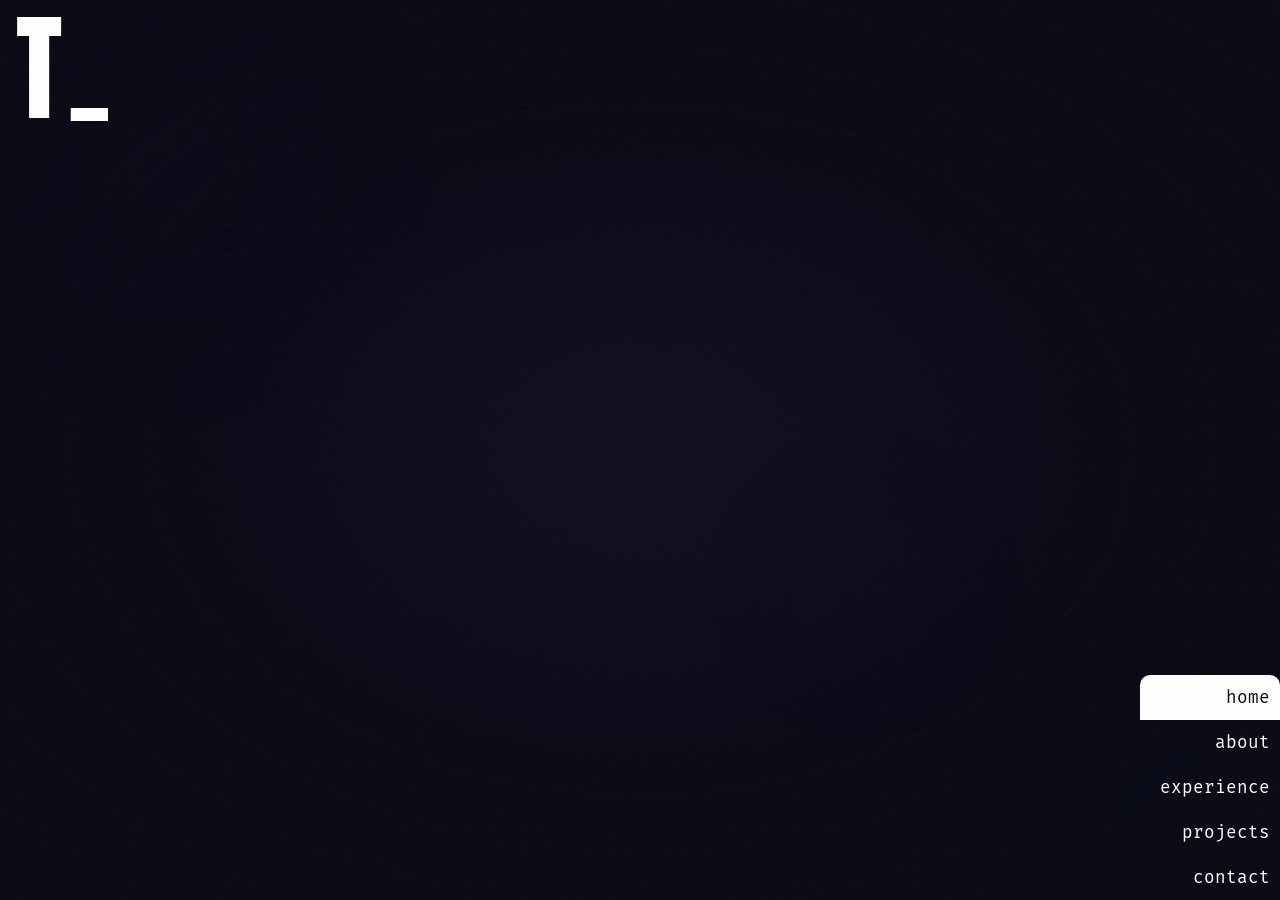
==== commit c833ae8f: "mobile mode" ====
--- a/index.html
+++ b/index.html
@@ -200,17 +200,17 @@
 
                 <!-- Hello + Bio -->
                 <div style="flex: 1; display: flex; flex-direction: column; justify-content: center;">
-                  <div style="font-size: clamp(1.4rem, 5vw, 2.4rem); font-weight: 400; font-family: 'Anton', Arial, sans-serif; color: #ffffff; margin: 0 0 0.5rem 0; text-align: left; line-height: 1.05; letter-spacing: 0.02em;">Hello. I am Thomas.</div>
-                  <div style="color: #ffffff; font-family: 'Inter', Arial, sans-serif; font-size: clamp(0.85rem, 2.5vw, 1.1rem); line-height: 1.5; opacity: 0.85;">I'm a math and CS student at Penn with experience across quantitative research, derivatives, and defense tech. At present, I'm completing both my undergrad and accelerated master's in Philadelphia, while also conducting research with faculty.</div>
+                  <div style="font-size: clamp(1.4rem, min(5vw, 5vh), 2.4rem); font-weight: 400; font-family: 'Anton', Arial, sans-serif; color: #ffffff; margin: 0 0 0.5rem 0; text-align: left; line-height: 1.05; letter-spacing: 0.02em;">Hello. I am Thomas.</div>
+                  <div style="color: #ffffff; font-family: 'Inter', Arial, sans-serif; font-size: clamp(0.85rem, min(2.5vw, 3vh), 1.1rem); line-height: 1.5; opacity: 0.85;">I'm a math and CS student at Penn with experience across quantitative research, derivatives, and defense tech. At present, I'm completing both my undergrad and accelerated master's in Philadelphia, while also conducting research with faculty.</div>
                 </div>
               </div>
 
 
               <!-- Navigation Buttons -->
               <div style="margin: 1rem 0 0 0; display: grid; grid-template-columns: 1fr 1fr 1fr; gap: 0.5rem; opacity: 1;">
-                <button class="hello-nav-btn" data-section="education" style="background: transparent; border: 2px solid #ffffff; color: #ffffff; font-family: 'Anton', Arial, sans-serif; font-size: 0.8rem; font-weight: 400; text-transform: none; letter-spacing: 0.1em; padding: 0.5rem; border-radius: 8px; cursor: pointer; transition: all 0.3s ease;">Education</button>
-                <button class="hello-nav-btn" data-section="experience" style="background: transparent; border: 2px solid #ffffff; color: #ffffff; font-family: 'Anton', Arial, sans-serif; font-size: 0.8rem; font-weight: 400; text-transform: none; letter-spacing: 0.1em; padding: 0.5rem; border-radius: 8px; cursor: pointer; transition: all 0.3s ease;">Experience</button>
-                <button class="hello-nav-btn" data-section="research" style="background: transparent; border: 2px solid #ffffff; color: #ffffff; font-family: 'Anton', Arial, sans-serif; font-size: 0.8rem; font-weight: 400; text-transform: none; letter-spacing: 0.1em; padding: 0.5rem; border-radius: 8px; cursor: pointer; transition: all 0.3s ease;">Research</button>
+                <button class="hello-nav-btn" data-section="education" style="background: transparent; border: 2px solid #ffffff; color: #ffffff; font-family: 'Anton', Arial, sans-serif; font-size: min(0.8rem, 1.8vh); font-weight: 400; text-transform: none; letter-spacing: 0.1em; padding: 0.5rem; border-radius: 8px; cursor: pointer; transition: all 0.3s ease;">Education</button>
+                <button class="hello-nav-btn" data-section="experience" style="background: transparent; border: 2px solid #ffffff; color: #ffffff; font-family: 'Anton', Arial, sans-serif; font-size: min(0.8rem, 1.8vh); font-weight: 400; text-transform: none; letter-spacing: 0.1em; padding: 0.5rem; border-radius: 8px; cursor: pointer; transition: all 0.3s ease;">Experience</button>
+                <button class="hello-nav-btn" data-section="research" style="background: transparent; border: 2px solid #ffffff; color: #ffffff; font-family: 'Anton', Arial, sans-serif; font-size: min(0.8rem, 1.8vh); font-weight: 400; text-transform: none; letter-spacing: 0.1em; padding: 0.5rem; border-radius: 8px; cursor: pointer; transition: all 0.3s ease;">Research</button>
               </div>
 
             </div>
@@ -224,21 +224,21 @@
             <div class="left-section-titles" style="position: relative; width: 100%; min-height: 8rem; margin-bottom: 0;">
               <!-- RESEARCH Title (in front of all) -->
               <div class="research-title" style="position: absolute; top: 0; left: 0; width: 100%; z-index: 3; opacity: 0; visibility: hidden; transition: opacity 0.3s ease, visibility 0.3s ease;">
-                <div class="research-text" style="font-size: min(9vw, 8rem); font-weight: 400; font-family: 'Anton', Arial, sans-serif; color: #ffffff; text-align: center; letter-spacing: 0.05em; text-transform: none; margin: 0; line-height: 0.9; width: 100%;">
+                <div class="research-text" style="font-size: min(9vw, 8rem, 13vh); font-weight: 400; font-family: 'Anton', Arial, sans-serif; color: #ffffff; text-align: center; letter-spacing: 0.05em; text-transform: none; margin: 0; line-height: 0.9; width: 100%;">
                   <div>RESEARCH</div>
                 </div>
               </div>
 
               <!-- EXPERIENCE Title (in front) -->
               <div class="experience-title" style="position: absolute; top: 0; left: 0; width: 100%; z-index: 2; opacity: 0; visibility: hidden; transition: opacity 0.3s ease, visibility 0.3s ease;">
-                <div class="experience-text" style="font-size: min(9vw, 8rem); font-weight: 400; font-family: 'Anton', Arial, sans-serif; color: #ffffff; text-align: center; letter-spacing: -0.02em; text-transform: none; margin: 0; line-height: 0.9; width: 100%;">
+                <div class="experience-text" style="font-size: min(9vw, 8rem, 13vh); font-weight: 400; font-family: 'Anton', Arial, sans-serif; color: #ffffff; text-align: center; letter-spacing: -0.02em; text-transform: none; margin: 0; line-height: 0.9; width: 100%;">
                   <div>EXPERIENCE</div>
                 </div>
               </div>
 
               <!-- EDUCATION Title -->
               <div class="education-title" style="position: absolute; top: 0; left: 0; width: 100%; z-index: 1;">
-                <div class="education-text" style="font-size: min(9vw, 8rem); font-weight: 400; font-family: 'Anton', Arial, sans-serif; color: #ffffff; text-align: center; letter-spacing: -0.02em; text-transform: none; margin: 0; line-height: 0.9; width: 100%;">
+                <div class="education-text" style="font-size: min(9vw, 8rem, 13vh); font-weight: 400; font-family: 'Anton', Arial, sans-serif; color: #ffffff; text-align: center; letter-spacing: -0.02em; text-transform: none; margin: 0; line-height: 0.9; width: 100%;">
                   <div>EDUCATION</div>
                 </div>
               </div>
@@ -319,17 +319,17 @@
             <!-- Text Content Container -->
             <div class="text-content-container" style="position: absolute; top: 0; right: 0; height: 100%; padding: 2rem 2rem 2rem 0.5rem; box-sizing: border-box; display: flex; flex-direction: column; justify-content: center;">
               <!-- Hello Thomas Header -->
-              <div class="hello-section" style="font-size: min(7.5vw, 2.4rem); font-weight: 400; font-family: 'Anton', Arial, sans-serif; color: #ffffff; margin: 0; text-align: left; line-height: 1.05; opacity: 0.3; transition: opacity 0.6s ease; letter-spacing: 0.02em;">Hello. I am Thomas.</div>
+              <div class="hello-section" style="font-size: min(7.5vw, 2.4rem, 5vh); font-weight: 400; font-family: 'Anton', Arial, sans-serif; color: #ffffff; margin: 0; text-align: left; line-height: 1.05; opacity: 0.3; transition: opacity 0.6s ease; letter-spacing: 0.02em;">Hello. I am Thomas.</div>
               
               <!-- Bio Section - positioned relative to header -->
-              <div class="hello-section" style="color: #ffffff; font-family: 'Inter', Arial, sans-serif; font-size: 1.4rem; line-height: 1.6; margin: 2rem 0 1rem 0; opacity: 0.3; transition: opacity 0.6s ease;">I'm a math and CS student at Penn with experience across quantitative research, derivatives, and defense tech. At present, I'm completing both my undergrad and accelerated master's in Philadelphia, while also conducting research with faculty.</div>
+              <div class="hello-section" style="color: #ffffff; font-family: 'Inter', Arial, sans-serif; font-size: min(1.4rem, 3.5vh); line-height: 1.6; margin: 2rem 0 1rem 0; opacity: 0.3; transition: opacity 0.6s ease;">I'm a math and CS student at Penn with experience across quantitative research, derivatives, and defense tech. At present, I'm completing both my undergrad and accelerated master's in Philadelphia, while also conducting research with faculty.</div>
               
               
               <!-- Navigation Buttons - positioned relative to header -->
               <div class="hello-section" style="margin: 1rem 0 0 0; display: grid; grid-template-columns: 1fr 1fr 1fr; gap: 0.5rem; opacity: 0.3; transition: opacity 0.6s ease;">
-                <button class="hello-nav-btn" data-section="education" style="background: transparent; border: 2px solid #ffffff; color: #ffffff; font-family: 'Anton', Arial, sans-serif; font-size: 0.8rem; font-weight: 400; text-transform: none; letter-spacing: 0.1em; padding: 0.5rem; border-radius: 8px; cursor: pointer; transition: all 0.3s ease;">Education</button>
-                <button class="hello-nav-btn" data-section="experience" style="background: transparent; border: 2px solid #ffffff; color: #ffffff; font-family: 'Anton', Arial, sans-serif; font-size: 0.8rem; font-weight: 400; text-transform: none; letter-spacing: 0.1em; padding: 0.5rem; border-radius: 8px; cursor: pointer; transition: all 0.3s ease;">Experience</button>
-                <button class="hello-nav-btn" data-section="research" style="background: transparent; border: 2px solid #ffffff; color: #ffffff; font-family: 'Anton', Arial, sans-serif; font-size: 0.8rem; font-weight: 400; text-transform: none; letter-spacing: 0.1em; padding: 0.5rem; border-radius: 8px; cursor: pointer; transition: all 0.3s ease;">Research</button>
+                <button class="hello-nav-btn" data-section="education" style="background: transparent; border: 2px solid #ffffff; color: #ffffff; font-family: 'Anton', Arial, sans-serif; font-size: min(0.8rem, 1.8vh); font-weight: 400; text-transform: none; letter-spacing: 0.1em; padding: 0.5rem; border-radius: 8px; cursor: pointer; transition: all 0.3s ease;">Education</button>
+                <button class="hello-nav-btn" data-section="experience" style="background: transparent; border: 2px solid #ffffff; color: #ffffff; font-family: 'Anton', Arial, sans-serif; font-size: min(0.8rem, 1.8vh); font-weight: 400; text-transform: none; letter-spacing: 0.1em; padding: 0.5rem; border-radius: 8px; cursor: pointer; transition: all 0.3s ease;">Experience</button>
+                <button class="hello-nav-btn" data-section="research" style="background: transparent; border: 2px solid #ffffff; color: #ffffff; font-family: 'Anton', Arial, sans-serif; font-size: min(0.8rem, 1.8vh); font-weight: 400; text-transform: none; letter-spacing: 0.1em; padding: 0.5rem; border-radius: 8px; cursor: pointer; transition: all 0.3s ease;">Research</button>
               </div>
               
             </div>
@@ -457,7 +457,7 @@
 
             <!-- Resume Link beneath research -->
             <div style="text-align: center; margin: 4rem 0;">
-              <a href="#" class="resume-link" style="display: inline-block; background: transparent; border: 2px solid #ffffff; color: #ffffff; font-family: 'Montserrat', 'Inter', Arial, sans-serif; font-size: 1.1rem; font-weight: 600; text-transform: none; letter-spacing: 0.05em; padding: 1rem 2rem; border-radius: 8px; text-decoration: none; transition: all 0.3s ease; position: relative; overflow: hidden;">
+              <a href="#" class="resume-link" style="display: inline-block; background: transparent; border: 2px solid #ffffff; color: #ffffff; font-family: 'Montserrat', 'Inter', Arial, sans-serif; font-size: min(1.1rem, 2.4vh); font-weight: 600; text-transform: none; letter-spacing: 0.05em; padding: 1rem 2rem; border-radius: 8px; text-decoration: none; transition: all 0.3s ease; position: relative; overflow: hidden;">
                 <span style="position: relative; z-index: 2;">See My Resume</span>
                 <div style="position: absolute; top: 0; left: -100%; width: 100%; height: 100%; background: linear-gradient(90deg, transparent, rgba(255, 255, 255, 0.2), transparent); transition: left 0.6s ease;"></div>
               </a>
--- a/styles/index.css
+++ b/styles/index.css
@@ -53,7 +53,7 @@
   left: 1rem;
   z-index: 1000;
   font-family: 'Anton', Arial, sans-serif;
-  font-size: clamp(2rem, 12vw, 8rem);
+  font-size: clamp(2rem, min(12vw, 13vh), 8rem);
   font-weight: 400;
   color: #ffffff;
   text-transform: none;
@@ -85,7 +85,7 @@
 
 .home-subtitles {
   font-family: 'Fira Mono', 'Courier New', monospace;
-  font-size: clamp(0.5rem, 1.8vw, 1.2rem);
+  font-size: clamp(0.5rem, min(1.8vw, 2.5vh), 1.2rem);
   font-weight: 400;
   color: rgba(255, 255, 255, 0.7);
   letter-spacing: 0.15em;
--- a/styles/about.css
+++ b/styles/about.css
@@ -280,7 +280,7 @@
   margin: 0 -0.2rem 0 -0.2rem;
   cursor: pointer;
   font-family: 'Inter', Arial, sans-serif;
-  font-size: min(1.8rem, 3.5vw);
+  font-size: min(1.8rem, 3.5vw, 4vh);
   font-weight: 400;
   color: #f0f0f5;
   text-decoration: underline;
@@ -485,73 +485,6 @@
 
 /* Responsive design */
 @media (orientation: portrait), (max-width: 768px) {
-  /* Show mobile menu button and hide navigation */
-  .mobile-menu-btn {
-    display: flex !important;
-  }
-
-  /* Hide hamburger when menu is open */
-  .mobile-menu-btn.active {
-    opacity: 0 !important;
-    pointer-events: none !important;
-  }
-
-  .bottom-nav {
-    transform: translateX(200px) !important;
-    opacity: 0 !important;
-    transition: all 0.3s ease !important;
-    position: relative !important;
-  }
-
-  .bottom-nav.show {
-    transform: translateX(0) !important;
-    opacity: 1 !important;
-  }
-
-  /* Close button in navigation */
-  .nav-close-btn {
-    position: absolute;
-    top: 0.5rem;
-    left: 0.5rem;
-    width: 30px;
-    height: 30px;
-    background: rgba(255, 255, 255, 0.1);
-    border: 1px solid rgba(255, 255, 255, 0.3);
-    border-radius: 50%;
-    display: none;
-    align-items: center;
-    justify-content: center;
-    cursor: pointer;
-    z-index: 10001;
-    transition: all 0.3s ease;
-  }
-
-  .bottom-nav.show .nav-close-btn {
-    display: flex !important;
-  }
-
-  .nav-close-btn:hover {
-    background: rgba(255, 255, 255, 0.2) !important;
-    border-color: rgba(255, 255, 255, 0.5) !important;
-  }
-
-  .nav-close-btn::before,
-  .nav-close-btn::after {
-    content: '';
-    position: absolute;
-    width: 12px;
-    height: 2px;
-    background: #ffffff;
-    border-radius: 1px;
-  }
-
-  .nav-close-btn::before {
-    transform: rotate(45deg);
-  }
-
-  .nav-close-btn::after {
-    transform: rotate(-45deg);
-  }
   .about-title {
     position: relative;
     top: 0;
@@ -580,17 +513,12 @@
     text-align: center;
     margin: 3rem 0 3rem 0;
   }
-
-  /* Hide navigation bar completely in vertical mode */
-  .bottom-nav {
-    display: none !important;
-  }
 }
 
 /* Profile text styling improvements */
 .profile-text h2 {
   font-family: 'Inter', Arial, sans-serif;
-  font-size: min(1.8rem, 3.5vw);
+  font-size: min(1.8rem, 3.5vw, 4vh);
   font-weight: 400;
   color: #ffffff;
   margin: 0 0 2rem 0;
@@ -600,7 +528,7 @@
 
 .profile-text p {
   font-family: 'Inter', Arial, sans-serif;
-  font-size: min(1.8rem, 3.5vw);
+  font-size: min(1.8rem, 3.5vw, 4vh);
   font-weight: 400;
   color: #f0f0f5;
   margin: 0 0 2rem 0;
--- a/styles/experience.css
+++ b/styles/experience.css
@@ -52,7 +52,7 @@
 /* School portrait: full size on regular desktop; shrink only below each breakpoint */
 #experience-content {
   --school-photo-gap: clamp(0.75rem, 2.5vw, 1.75rem);
-  --school-photo-size: 400px;
+  --school-photo-size: min(400px, 45vh);
 }
 
 #experience-content .text-content-container {
@@ -61,7 +61,7 @@
 
 @media (max-width: 400px) {
   #experience-content .hello-content-mobile .profile-photo-mobile {
-    width: min(56vw, 240px) !important;
+    width: min(56vw, 240px, 30vh) !important;
     max-width: 100% !important;
   }
 }
@@ -416,7 +416,7 @@
   margin: 0 0 0.15rem 0;
   color: #ffffff;
   font-family: 'Anton', Arial, sans-serif;
-  font-size: 1.6rem !important;
+  font-size: min(1.6rem, 3.5vh) !important;
   font-weight: 400;
   letter-spacing: 0.05em;
 }
@@ -426,7 +426,7 @@
   color: rgba(255, 255, 255, 0.7);
   margin-bottom: 1rem;
   font-family: 'Inter', Arial, sans-serif;
-  font-size: 1rem;
+  font-size: min(1rem, 2.2vh);
 }
 
 .course-grid {
@@ -440,7 +440,7 @@
   color: rgba(240, 240, 245, 0.8);
   padding: 0.3rem 0.8rem;
   border-radius: 20px;
-  font-size: clamp(0.65rem, 2.2vw, 0.875rem);
+  font-size: clamp(0.65rem, min(2.2vw, 2vh), 0.875rem);
   font-family: 'Fira Mono', 'Courier New', monospace;
   border: 1px solid rgba(255, 255, 255, 0.15);
   box-shadow: none;
@@ -449,7 +449,7 @@
 
 /* Enhanced section titles with animations */
 .section-title {
-  font-size: 1.8rem;
+  font-size: min(1.8rem, 4vh);
   font-weight: 400;
   font-family: 'Anton', Arial, sans-serif;
   color: #ffffff;
@@ -520,7 +520,7 @@
   margin: 0 0 0.15rem 0;
   color: #ffffff;
   font-family: 'Anton', Arial, sans-serif;
-  font-size: 1.6rem !important;
+  font-size: min(1.6rem, 3.5vh) !important;
   font-weight: 400;
   letter-spacing: 0.05em;
   display: flex;
@@ -557,12 +557,12 @@
   color: #ffffff;
   margin-bottom: 0.25rem;
   font-family: 'Inter', Arial, sans-serif;
-  font-size: 1.15rem;
+  font-size: min(1.15rem, 2.5vh);
 }
 
 .card-location {
   color: #f5f5f5;
-  font-size: 1rem;
+  font-size: min(1rem, 2.2vh);
   margin-bottom: 1rem;
   font-family: 'Fira Mono', 'Courier New', monospace;
 }
@@ -572,7 +572,7 @@
   color: #999999;
   line-height: 1.6;
   font-family: 'Inter', Arial, sans-serif;
-  font-size: 1rem;
+  font-size: min(1rem, 2.2vh);
   text-align: left;
 }
 
@@ -651,7 +651,7 @@
   display: flex;
   align-items: center;
   justify-content: center;
-  width: min(62vw, 340px);
+  width: min(62vw, 340px, 40vh);
   max-width: 100%;
   aspect-ratio: 1;
   height: auto;
@@ -687,7 +687,7 @@
   border: 2px solid #ffffff;
   color: #ffffff;
   font-family: 'Anton', Arial, sans-serif;
-  font-size: 1rem;
+  font-size: min(1rem, 2.2vh);
   font-weight: 400;
   text-transform: none;
   letter-spacing: 0.1em;
@@ -933,7 +933,7 @@
   .timeline-container::before {
     content: 'EDUCATION';
     display: block;
-    font-size: 4.5rem;
+    font-size: min(4.5rem, 12vw, 10vh);
     font-weight: 400;
     font-family: 'Anton', Arial, sans-serif;
     color: #ffffff;
@@ -954,7 +954,7 @@
   .experience-cards::before {
     content: 'EXPERIENCE';
     display: block;
-    font-size: 4.5rem;
+    font-size: min(4.5rem, 12vw, 10vh);
     font-weight: 400;
     font-family: 'Anton', Arial, sans-serif;
     color: #ffffff;
@@ -970,7 +970,7 @@
   .research-cards::before {
     content: 'RESEARCH';
     display: block;
-    font-size: 4.5rem;
+    font-size: min(4.5rem, 12vw, 10vh);
     font-weight: 400;
     font-family: 'Anton', Arial, sans-serif;
     color: #ffffff;
@@ -999,7 +999,7 @@
   }
 
   .hello-content-mobile .profile-photo-mobile {
-    width: clamp(150px, 40vw, 380px) !important;
+    width: clamp(150px, min(40vw, 40vh), 380px) !important;
     max-width: 100% !important;
   }
   
--- a/styles/spa.css
+++ b/styles/spa.css
@@ -211,16 +211,17 @@
     transform: none !important;
   }
 
-  /* Auto-hide nav: collapsed by default, reveal on hover/tap */
+  /* Auto-hide nav: collapsed by default, scale up from bottom-right */
   .bottom-nav {
-    transform: translateX(160px) !important;
+    transform: scale(0.3) !important;
+    transform-origin: bottom right !important;
     opacity: 0 !important;
-    transition: transform 0.35s cubic-bezier(0.4, 0, 0.2, 1), opacity 0.35s ease !important;
+    transition: transform 0.3s cubic-bezier(0.19, 1, 0.22, 1), opacity 0.25s ease !important;
     pointer-events: none !important;
   }
 
   .bottom-nav.show {
-    transform: translateX(0) !important;
+    transform: scale(1) !important;
     opacity: 1 !important;
     pointer-events: auto !important;
     z-index: 1200 !important;
@@ -297,7 +298,7 @@
   body[data-current-route="projects"] .bottom-nav.show,
   body[data-current-route="contact"] .bottom-nav,
   body[data-current-route="contact"] .bottom-nav.show {
-    transform: translateX(0) !important;
+    transform: scale(1) !important;
     opacity: 1 !important;
     pointer-events: auto !important;
     background: transparent !important;
--- a/styles/projects-new.css
+++ b/styles/projects-new.css
@@ -336,18 +336,25 @@
 
 /* Mobile responsiveness */
 @media (max-width: 768px) {
+  #projects-content {
+    position: fixed !important;
+    top: 0 !important;
+    left: 0 !important;
+    overflow: hidden !important;
+  }
+
   .projects-wheel {
     width: 300px !important;
     height: 300px !important;
   }
-  
+
   .project-card {
     width: 200px !important;
     height: 150px !important;
     margin-left: -100px !important;
     margin-top: -75px !important;
   }
-  
+
   .project-card:nth-child(1) { transform: rotateY(0deg) translateZ(200px); }
   .project-card:nth-child(2) { transform: rotateY(60deg) translateZ(200px); }
   .project-card:nth-child(3) { transform: rotateY(120deg) translateZ(200px); }
@@ -366,11 +373,13 @@
   height: 100vh;
   background: #0a0a16;
   z-index: 3000;
-  overflow: hidden;
+  overflow-y: auto;
+  overflow-x: hidden;
   opacity: 0;
-  transform: scale(0.95);
-  transition: opacity 0.4s cubic-bezier(0.25, 0.46, 0.45, 0.94),
-              transform 0.4s cubic-bezier(0.25, 0.46, 0.45, 0.94);
+  transform: scale(0.4);
+  transform-origin: center center;
+  transition: opacity 0.35s cubic-bezier(0.25, 0.46, 0.45, 0.94),
+              transform 0.35s cubic-bezier(0.19, 1, 0.22, 1);
 }
 
 .project-fullscreen-modal::-webkit-scrollbar {
@@ -432,7 +441,6 @@
 /* Equal flex spacers center content vertically; shrink when tall so overflow scrolls */
 .fullscreen-modal-content {
   min-height: 100vh;
-  max-height: 100vh;
   display: flex;
   flex-direction: column;
   align-items: center;
@@ -591,7 +599,7 @@
 
 .project-title {
   font-family: 'Anton', Arial, sans-serif;
-  font-size: clamp(1.5rem, 3.5vw, 2.5rem);
+  font-size: clamp(1.5rem, min(3.5vw, 5vh), 2.5rem);
   font-weight: 400;
   margin: 0 0 0.75rem 0;
   color: #ffffff !important;
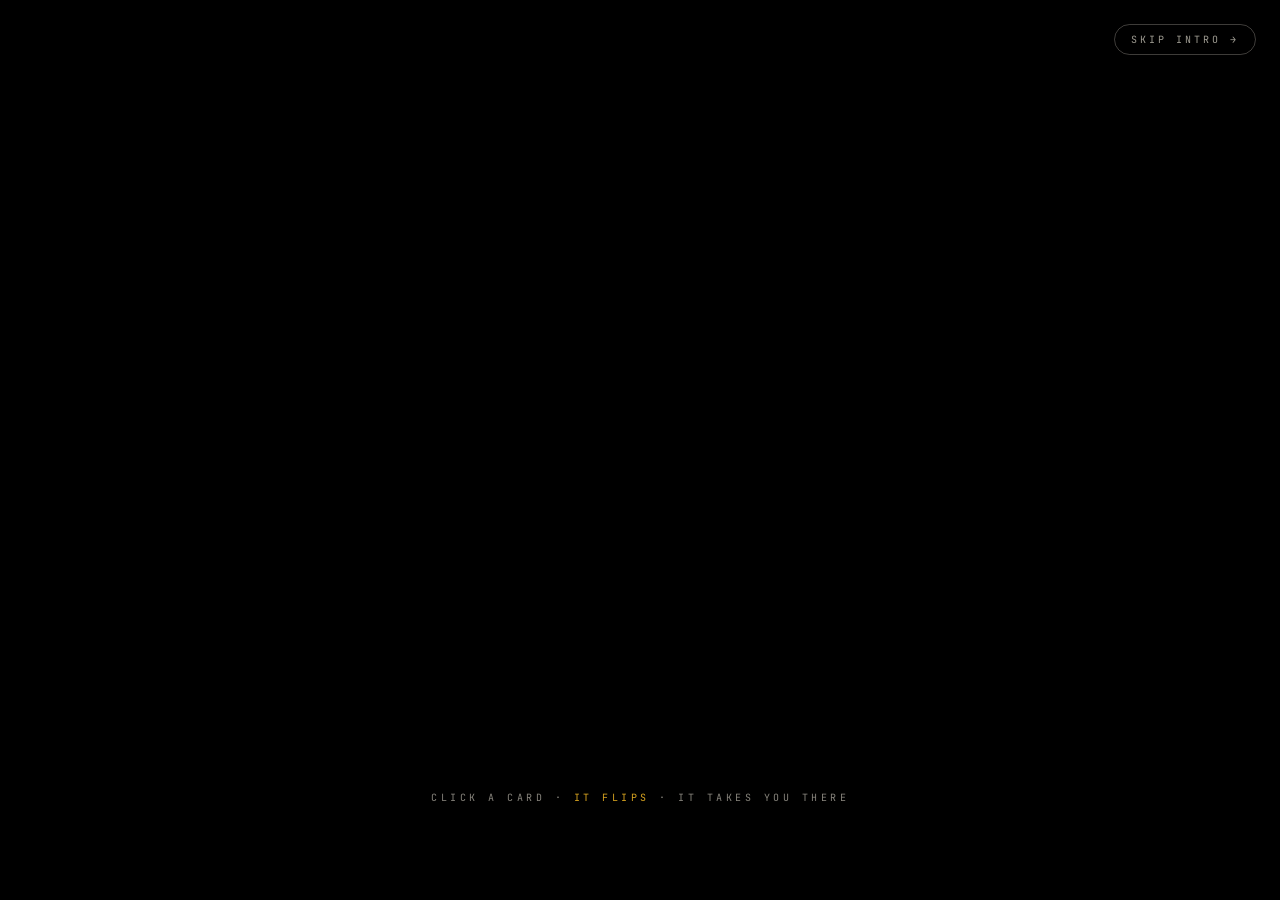
==== commit 3b17efa7: "poker table homepage + 3d intro cinematic" ====
--- a/index.html
+++ b/index.html
@@ -7,9 +7,12 @@
   <link rel="icon" type="image/svg+xml" href="favicon.svg">
   <base href="/">
   <!-- Google Fonts for modern look -->
+  <link rel="preconnect" href="https://fonts.googleapis.com">
+  <link rel="preconnect" href="https://fonts.gstatic.com" crossorigin>
   <link href="https://fonts.googleapis.com/css?family=Montserrat:900,700,400|Inter:400,600&display=swap" rel="stylesheet">
   <link href="https://fonts.googleapis.com/css2?family=Anton:wght@400&display=swap" rel="stylesheet">
   <link href="https://fonts.googleapis.com/css2?family=Fira+Mono:wght@400;500;700&display=swap" rel="stylesheet">
+  <link href="https://fonts.googleapis.com/css2?family=Fraunces:opsz,wght@9..144,400;9..144,500;9..144,600;9..144,700&family=Instrument+Serif:ital@0;1&family=JetBrains+Mono:wght@300;400;500;700&display=swap" rel="stylesheet">
   <!-- GSAP -->
   <script src="https://unpkg.com/gsap@3/dist/gsap.min.js"></script>
   <script src="https://unpkg.com/gsap@3/dist/ScrollTrigger.min.js"></script>
@@ -34,8 +37,25 @@
   <link rel="stylesheet" href="styles/projects-new.css" />
   <link rel="stylesheet" href="styles/contact.css" />
   <link rel="stylesheet" href="styles/bg-effects.css" />
+  <link rel="stylesheet" href="styles/poker.css" />
+  <link rel="stylesheet" href="styles/intro.css?v=3" />
 </head>
-<body data-current-route="home">
+<body data-current-route="home" class="intro-playing">
+
+  <!-- INTRO CINEMATIC OVERLAY -->
+  <div class="intro-overlay" id="intro-overlay">
+    <canvas id="intro-canvas"></canvas>
+    <div class="intro-vignette"></div>
+    <div class="intro-ui">
+      <div class="intro-title">TABLE 01<small>THOMAS OU · BACK ROOM</small></div>
+      <div class="intro-tagline">click a card · <b>it flips</b> · it takes you there</div>
+    </div>
+    <button class="intro-skip" id="intro-skip">SKIP INTRO →</button>
+  </div>
+
+  <!-- REWIND INTRO BUTTON (appears after intro played) -->
+  <button class="intro-rewind" id="intro-rewind" title="Replay intro">↻ REWIND INTRO</button>
+
 
   <!-- Background Effects -->
   <div class="bg-effects" aria-hidden="true">
@@ -60,29 +80,72 @@
   <!-- SPA Content Wrapper -->
   <div class="spa-content-wrapper">
     
-    <!-- HOME ROUTE CONTENT -->
+    <!-- HOME ROUTE CONTENT · POKER TABLE -->
     <div id="home-content" data-route-content style="display: block;">
-      <!-- Thomas Ou heading -->
-      <div class="name-heading home-only page-title">
-        <div class="typing-line-1">
-          <span class="typed-text-1"></span><span class="cursor cursor-1">_</span>
-        </div>
-        <div class="typing-line-2">
-          <span class="typed-text-2"></span><span class="cursor cursor-2" style="display: none;">_</span>
-        </div>
-        <div class="home-subtitles">
-          <span>Developer & Analyst</span>
-        </div>
-      </div>
-
-      <!-- 3D Model Container (shown on nav hover) -->
-      <div id="model-container" class="home-only">
-        <canvas id="model-canvas"></canvas>
-      </div>
-
-      <!-- 3D Cube Container -->
-      <div id="cube-container" class="home-only">
-        <canvas id="cube-canvas"></canvas>
+      <div class="poker-root home-only" data-poker>
+        <div class="table-surface"></div>
+        <div class="rail"></div>
+
+        <main class="stage">
+          <header class="top">
+            <div class="brand"><em>Thomas Ou</em> · Table 01</div>
+            <div class="tagline">CLICK A CARD · IT FLIPS · IT TAKES YOU TO THAT ROUTE</div>
+            <div class="top-right">
+              <span class="blink">●</span> LIVE · <span id="clock">00:00 EST</span><br>
+              SEAT RESERVED · DEALER: T.OU
+            </div>
+          </header>
+
+          <section class="main" id="poker-main">
+            <aside class="stack">
+              <div class="stack-label">L · STACK</div>
+              <div class="chip chip-k"><span>MATH</span></div>
+              <div class="chip chip-p"><span>POKER</span></div>
+              <div class="chip chip-g"><span>ML</span></div>
+              <div class="chip chip-r"><span>THREE.JS</span></div>
+              <div class="chip chip-b"><span>BOXING</span></div>
+              <div class="chip chip-w"><span>DJ</span></div>
+            </aside>
+
+            <div class="table">
+              <div class="spotlight"></div>
+              <div class="hand" id="hand"></div>
+
+              <div class="table-controls">
+                <button class="btn" id="deal-btn">⚡ RE-DEAL</button>
+                <button class="btn btn-ghost" id="allin-btn">⚡ ALL IN <span style="opacity:0.5;margin-left:4px;">A</span></button>
+              </div>
+            </div>
+
+            <aside class="stack">
+              <div class="stack-label">R · STACK</div>
+              <div class="chip chip-k"><span>TYPESCRIPT</span></div>
+              <div class="chip chip-g"><span>PYTHON</span></div>
+              <div class="chip chip-r"><span>FASTAPI</span></div>
+              <div class="chip chip-p"><span>NEXT.JS</span></div>
+              <div class="chip chip-b"><span>WEBAUDIO</span></div>
+              <div class="chip chip-w"><span>REACT</span></div>
+            </aside>
+          </section>
+
+          <div class="status" id="status-line">
+            <div class="group">
+              <div>POSITION <b>UTG</b></div>
+              <div>POT <b class="val" id="pot">$0</b></div>
+              <div>BLINDS <b>1 / 2</b></div>
+            </div>
+            <div class="progress" id="progress"></div>
+            <div class="group">
+              <div>REVEALED <b><span class="val" id="cards-count">0</span>/5</b></div>
+              <div>P(hire) <b class="val" id="phire">0.04</b></div>
+              <div id="showdown" style="display:none;">HAND · <b>ROYAL FLUSH</b></div>
+              <div>ACTION · <b id="action">LIMP</b></div>
+            </div>
+          </div>
+        </main>
+
+        <div class="dealer-bubble" id="dealer"></div>
+        <button class="mini sound-mini" id="mute">♫ SOUND · ON</button>
       </div>
     </div>
 
@@ -626,12 +689,13 @@
   <script defer src="js/spa-init.js"></script>
   
   <!-- Load other scripts after SPA is initialized -->
-  <script defer src="js/3d-cube.js"></script>
   <script defer src="js/dynamic-models.js"></script>
   <script defer src="js/navigation.js"></script>
   <script defer src="js/about.js"></script>
   <script defer src="js/experience.js"></script>
   <script defer type="module" src="js/contact.js"></script>
+  <script defer src="js/poker.js"></script>
+  <script defer type="module" src="js/intro.js?v=6"></script>
 
   <!-- Resume notification toast -->
   <div id="resume-toast" class="resume-toast" role="alert" aria-live="polite">
--- a/styles/index.css
+++ b/styles/index.css
@@ -53,7 +53,7 @@
   left: 1rem;
   z-index: 1000;
   font-family: 'Anton', Arial, sans-serif;
-  font-size: clamp(2rem, min(12vw, 13vh), 8rem);
+  font-size: clamp(2rem, min(15vw, 13vh), 8rem);
   font-weight: 400;
   color: #ffffff;
   text-transform: none;
--- a/styles/spa.css
+++ b/styles/spa.css
@@ -233,16 +233,9 @@
     border-radius: 10px !important;
   }
 
-  /* Nav trigger zone — invisible hit area on right edge */
+  /* Nav trigger zone — disabled, no longer intercepts touches */
   .nav-trigger-zone {
-    display: block !important;
-    position: fixed !important;
-    top: 0 !important;
-    right: 0 !important;
-    width: 80px !important;
-    height: 100% !important;
-    z-index: 1099 !important;
-    pointer-events: auto !important;
+    display: none !important;
   }
 
   /* Visible nav icon indicator on right edge */
@@ -264,7 +257,8 @@
     border: 1px solid rgba(255, 255, 255, 0.12) !important;
     z-index: 1100 !important;
     transition: opacity 0.3s ease, transform 0.3s ease !important;
-    pointer-events: none !important;
+    pointer-events: auto !important;
+    cursor: pointer !important;
   }
 
   .nav-trigger-dot::before {
--- a/styles/poker.css
+++ b/styles/poker.css
@@ -0,0 +1,738 @@
+/* =====================================================================
+   THOMAS OU · TABLE 01
+   A poker-table homepage. Cards gate the story. Puzzles unlock the cards.
+   Aesthetic: Monte Carlo minimalism. Not Vegas neon.
+   ===================================================================== */
+
+:root {
+  /* Felt */
+  --felt:          #0f3d2e;
+  --felt-lit:      #1a5e46;
+  --felt-shadow:   #061e15;
+  /* Metals */
+  --brass:         #8b6914;
+  --brass-lit:     #b8860b;
+  --gold:          #daa520;
+  --gold-bright:   #f0c808;
+  /* Cards / paper */
+  --burgundy:      #7a1a2e;
+  --burgundy-deep: #4a0f1c;
+  --cream:         #fff8e7;
+  --ivory:         #f5f0e1;
+  --ink:           #1a1a1a;
+  --ink-soft:      #3a3a3a;
+  /* Semantic */
+  --success:       #10e08d;
+  --danger:        #ff5252;
+  --info:          #7dd3fc;
+  /* Type */
+  --font-display:  'Instrument Serif', 'Didot', Georgia, serif;
+  --font-serif:    'Fraunces', 'Playfair Display', Georgia, serif;
+  --font-mono:     'JetBrains Mono', ui-monospace, 'SF Mono', monospace;
+  /* Motion */
+  --ease-snap:     cubic-bezier(0.2, 0.8, 0.2, 1);
+  --ease-expo:     cubic-bezier(0.87, 0, 0.13, 1);
+}
+
+/* Scope reset to poker root to avoid stomping the rest of the SPA */
+.poker-root * { margin: 0; padding: 0; box-sizing: border-box; }
+.poker-root { position: relative; min-height: 100vh; background: var(--felt-shadow); color: var(--ivory); font-family: var(--font-serif); font-size: 16px; line-height: 1.55; display: block; }
+.poker-root ::selection { background: var(--gold); color: var(--felt-shadow); }
+/* Hide base-site chrome when poker home is active */
+body[data-current-route="home"] .bg-effects,
+body[data-current-route="home"] .vignette,
+body[data-current-route="home"] .noise-overlay { display: none; }
+body[data-current-route="home"] { background: var(--felt-shadow); }
+
+/* Felt table background + spotlight + grain */
+.poker-root .table-surface {
+  position: fixed; inset: 0; z-index: 0;
+  background:
+    radial-gradient(ellipse 55vw 40vh at 50% 28%, var(--felt-lit) 0%, var(--felt) 55%, var(--felt-shadow) 100%);
+}
+.table-surface::before {
+  content: ''; position: absolute; inset: 0;
+  background-image:
+    radial-gradient(circle at 30% 40%, rgba(255,255,255,0.015) 0%, transparent 40%),
+    radial-gradient(circle at 70% 60%, rgba(0,0,0,0.08) 0%, transparent 50%);
+  mix-blend-mode: overlay;
+}
+.table-surface::after {
+  /* subtle grain */
+  content: ''; position: absolute; inset: 0; opacity: 0.18; pointer-events: none;
+  background-image: url("data:image/svg+xml,%3Csvg viewBox='0 0 200 200' xmlns='http://www.w3.org/2000/svg'%3E%3Cfilter id='n'%3E%3CfeTurbulence type='fractalNoise' baseFrequency='0.9' numOctaves='2' stitchTiles='stitch'/%3E%3CfeColorMatrix values='0 0 0 0 0 0 0 0 0 0 0 0 0 0 0 0 0 0 0.4 0'/%3E%3C/filter%3E%3Crect width='100%25' height='100%25' filter='url(%23n)'/%3E%3C/svg%3E");
+}
+
+/* Brass table border */
+.poker-root .rail {
+  position: fixed; inset: 18px; z-index: 1; pointer-events: none;
+  border-radius: 50% / 18%;
+  border: 8px solid var(--brass);
+  box-shadow:
+    inset 0 0 60px rgba(0,0,0,0.55),
+    inset 0 0 2px var(--gold),
+    0 0 0 1px var(--gold-bright);
+  background:
+    linear-gradient(135deg, var(--brass-lit) 0%, var(--brass) 40%, var(--brass-lit) 80%) border-box;
+}
+
+/* =========================== LAYOUT =========================== */
+.stage {
+  position: relative; z-index: 2;
+  min-height: 100vh;
+  display: grid;
+  grid-template-rows: auto 1fr auto;
+  padding: 28px 48px 24px;
+}
+
+/* =========================== HEADER =========================== */
+header.top {
+  display: grid; grid-template-columns: 1fr auto 1fr;
+  align-items: center; gap: 20px;
+  padding-bottom: 18px;
+}
+.brand {
+  font-family: var(--font-display);
+  font-size: 34px;
+  letter-spacing: 0.01em;
+  font-weight: 400;
+  line-height: 1;
+  text-align: left;
+}
+.brand em { font-style: italic; color: var(--gold); }
+.tagline {
+  text-align: center;
+  font-family: var(--font-mono);
+  font-size: 10px;
+  letter-spacing: 0.3em;
+  color: var(--ivory);
+  opacity: 0.65;
+  text-transform: uppercase;
+}
+.tagline .dot { color: var(--gold); margin: 0 10px; }
+.top-right {
+  text-align: right;
+  font-family: var(--font-mono);
+  font-size: 10px;
+  letter-spacing: 0.18em;
+  opacity: 0.55;
+  line-height: 1.7;
+}
+.top-right .blink { color: var(--success); animation: blink 1.6s ease-in-out infinite; }
+@keyframes blink { 50% { opacity: 0.25; } }
+
+/* =========================== MAIN STAGE =========================== */
+.main {
+  display: grid;
+  grid-template-columns: 180px 1fr 180px;
+  gap: 32px;
+  align-items: center;
+  padding: 12px 0 24px;
+  min-height: 540px;
+  /* parallax tilt driven by JS */
+  --tilt-x: 0deg; --tilt-y: 0deg;
+  transform: perspective(1400px) rotateX(var(--tilt-x)) rotateY(var(--tilt-y));
+  transform-style: preserve-3d;
+  transition: transform 0.05s linear;
+}
+
+/* Dealer dialogue bubble */
+.dealer-bubble {
+  position: fixed; top: 88px; left: 50%;
+  transform: translateX(-50%) translateY(-6px);
+  background: rgba(6,30,21,0.9);
+  border: 1px solid rgba(218,165,32,0.4);
+  color: var(--cream);
+  font-family: var(--font-display);
+  font-style: italic;
+  font-size: 16px;
+  padding: 8px 18px;
+  border-radius: 100px;
+  letter-spacing: 0.01em;
+  opacity: 0;
+  pointer-events: none;
+  z-index: 30;
+  backdrop-filter: blur(8px);
+  transition: opacity 0.3s var(--ease-snap), transform 0.3s var(--ease-snap);
+  box-shadow: 0 6px 16px rgba(0,0,0,0.35);
+  white-space: nowrap;
+  max-width: 90vw;
+}
+.dealer-bubble::before {
+  content: '♠'; color: var(--gold); margin-right: 8px; font-style: normal; font-family: var(--font-mono);
+}
+.dealer-bubble.show { opacity: 1; transform: translateX(-50%) translateY(0); }
+
+/* Chip stacks */
+.stack {
+  display: flex; flex-direction: column; gap: 2px;
+  padding: 18px 14px;
+  border: 1px solid rgba(245,240,225,0.08);
+  border-radius: 10px;
+  background: linear-gradient(180deg, rgba(0,0,0,0.15), transparent);
+}
+.stack-label {
+  font-family: var(--font-mono);
+  font-size: 9px; letter-spacing: 0.25em;
+  color: var(--gold);
+  text-align: center;
+  margin-bottom: 14px;
+  text-transform: uppercase;
+}
+.chip {
+  height: 14px; border-radius: 50% / 100%;
+  position: relative;
+  box-shadow:
+    0 2px 3px rgba(0,0,0,0.55),
+    inset 0 1px 0 rgba(255,255,255,0.25),
+    inset 0 -2px 0 rgba(0,0,0,0.35);
+  display: flex; align-items: center; justify-content: center;
+  transition: transform 0.2s var(--ease-snap);
+}
+.chip:hover { transform: translateX(-6px) scale(1.03); }
+.chip span {
+  font-family: var(--font-mono);
+  font-size: 9px; letter-spacing: 0.15em;
+  color: rgba(255,255,255,0.85);
+  text-transform: uppercase; text-shadow: 0 1px 1px rgba(0,0,0,0.4);
+}
+/* Chip colors */
+.chip-r { background: linear-gradient(#d84a38, #a02e1f); }
+.chip-g { background: linear-gradient(#2ecc71, #1a7a44); }
+.chip-k { background: linear-gradient(#2a2a2a, #050505); }
+.chip-p { background: linear-gradient(#8e44ad, #4e2866); }
+.chip-b { background: linear-gradient(#2980b9, #16406a); }
+.chip-w { background: linear-gradient(#f5f0e1, #b8ad92); color: var(--ink)!important; }
+.chip-w span { color: var(--ink); text-shadow: none; }
+
+/* =========================== THE TABLE =========================== */
+.table {
+  position: relative;
+  display: flex; flex-direction: column; align-items: center; gap: 28px;
+}
+.spotlight {
+  position: absolute; top: -60px; left: 50%; transform: translateX(-50%);
+  width: 600px; height: 160px;
+  background: radial-gradient(ellipse, rgba(255,248,231,0.14) 0%, transparent 70%);
+  pointer-events: none;
+}
+.hand {
+  display: flex; gap: 14px;
+  perspective: 1400px;
+  transition: gap 0.45s var(--ease-snap);
+}
+/* B2 · Fan on hover — spread cards wider when the hand is hovered */
+.hand:hover { gap: 28px; }
+.hand:hover .card-slot:nth-child(1) .card { transform: rotate(-14deg) translateY(18px); }
+.hand:hover .card-slot:nth-child(2) .card { transform: rotate(-7deg)  translateY(6px); }
+.hand:hover .card-slot:nth-child(3) .card { transform: rotate(0); }
+.hand:hover .card-slot:nth-child(4) .card { transform: rotate(7deg)   translateY(6px); }
+.hand:hover .card-slot:nth-child(5) .card { transform: rotate(14deg)  translateY(18px); }
+.hand:hover .card-slot .card:hover { transform: translateY(-20px) rotate(0) !important; }
+
+/* B3 · Riffle shuffle animation (runs on re-deal) */
+.card-slot.riffle .card {
+  animation: riffle 900ms var(--ease-expo) forwards;
+}
+@keyframes riffle {
+  0%   { transform: translateY(0) translateX(0) rotate(0); }
+  20%  { transform: translateY(-120px) translateX(calc(var(--i, 0) * 3px - 6px)) rotate(-8deg); }
+  50%  { transform: translateY(-180px) translateX(calc(var(--i, 0) * -9px + 18px)) rotate(14deg); }
+  70%  { transform: translateY(-80px)  translateX(calc(var(--i, 0) * 4px - 8px))   rotate(-4deg); }
+  100% { transform: translateY(0) translateX(0) rotate(0); opacity: 1; }
+}
+.card-slot {
+  position: relative;
+  animation: dealIn 700ms var(--ease-expo) backwards;
+}
+.card-slot:nth-child(1) { animation-delay: 0.10s; }
+.card-slot:nth-child(2) { animation-delay: 0.22s; }
+.card-slot:nth-child(3) { animation-delay: 0.34s; }
+.card-slot:nth-child(4) { animation-delay: 0.46s; }
+.card-slot:nth-child(5) { animation-delay: 0.58s; }
+@keyframes dealIn {
+  0%   { transform: translate(260px, -220px) rotate(22deg); opacity: 0; }
+  100% { transform: translate(0, 0) rotate(0); opacity: 1; }
+}
+.card-label {
+  position: absolute; top: -28px; left: 50%; transform: translateX(-50%);
+  font-family: var(--font-mono);
+  font-size: 10px; letter-spacing: 0.25em;
+  color: rgba(245,240,225,0.6);
+  white-space: nowrap;
+}
+.card-slot.revealed .card-label { color: var(--gold-bright); }
+
+.card {
+  width: 132px; height: 186px;
+  position: relative;
+  transform-style: preserve-3d;
+  transition: transform 0.8s var(--ease-expo);
+  cursor: pointer;
+  will-change: transform;
+}
+.card-slot:nth-child(1) .card { transform: rotate(-6deg) translateY(10px); }
+.card-slot:nth-child(2) .card { transform: rotate(-3deg) translateY(2px); }
+.card-slot:nth-child(3) .card { transform: rotate(0); }
+.card-slot:nth-child(4) .card { transform: rotate(3deg)  translateY(2px); }
+.card-slot:nth-child(5) .card { transform: rotate(6deg)  translateY(10px); }
+.card:hover { transform: translateY(-16px) rotate(0) !important; }
+.card.flipped { transform: rotateY(180deg) !important; }
+/* cut animation: tiny lift + lean back before flip */
+.card.cut { transform: translateY(-22px) rotateZ(-2deg) rotateY(-14deg) !important; transition: transform 140ms var(--ease-snap); }
+/* peek: corner lift + rotate */
+.card-slot.peek .card { transform: translateY(-20px) rotate(0) rotateY(-28deg) !important; }
+.card-slot.peek .card::after { content:''; position: absolute; inset:0; box-shadow: 0 0 0 2px var(--gold-bright); border-radius: 10px; pointer-events:none; animation: peekPulse 1.6s ease-in-out infinite; }
+@keyframes peekPulse { 50% { box-shadow: 0 0 0 2px rgba(240,200,8,0.3); } }
+
+.peek-hint {
+  position: absolute; bottom: -22px; left: 50%;
+  transform: translateX(-50%);
+  font-family: var(--font-mono); font-size: 9px;
+  letter-spacing: 0.25em; color: var(--gold);
+  opacity: 0; transition: opacity 0.2s;
+  white-space: nowrap; pointer-events: none;
+}
+.card:hover .peek-hint { opacity: 0.75; }
+.card.flipped .peek-hint { display: none; }
+
+.card .face {
+  position: absolute; inset: 0;
+  border-radius: 10px;
+  overflow: hidden;
+  box-shadow:
+    0 14px 32px rgba(0,0,0,0.55),
+    0 0 0 1px rgba(255,255,255,0.06),
+    inset 0 0 0 1px rgba(255,255,255,0.1);
+}
+/* B1 lite · dynamic rim-light — applied as inset to .face directly (no pseudo, no blend-mode) */
+.card { --mx: 50%; --my: 50%; }
+.card:hover .face {
+  background-image: radial-gradient(160px 110px at var(--mx) var(--my), rgba(255,255,255,0.18) 0%, transparent 65%);
+}
+.card:hover .front { background-image: radial-gradient(160px 110px at var(--mx) var(--my), rgba(255,255,255,0.35) 0%, transparent 70%), linear-gradient(180deg, #fffef9 0%, var(--cream) 100%); }
+/* Realistic dropped shadow on hover */
+.card:hover { filter: drop-shadow(0 24px 24px rgba(0,0,0,0.45)); }
+/* Back */
+.card .back {
+  background:
+    repeating-linear-gradient(45deg, transparent 0 10px, rgba(218,165,32,0.22) 10px 11px),
+    repeating-linear-gradient(-45deg, transparent 0 10px, rgba(218,165,32,0.22) 10px 11px),
+    radial-gradient(circle at center, var(--burgundy) 0%, var(--burgundy-deep) 70%);
+  display: flex; align-items: center; justify-content: center;
+}
+.card .back::before {
+  content: ''; position: absolute; inset: 8px; border: 1.5px solid rgba(218,165,32,0.45);
+  border-radius: 6px;
+}
+.back .monogram {
+  width: 68px; height: 68px; border-radius: 50%;
+  background: rgba(0,0,0,0.45);
+  border: 1.5px solid var(--gold);
+  display: flex; align-items: center; justify-content: center;
+  font-family: var(--font-display);
+  font-size: 30px; font-style: italic; color: var(--gold);
+  line-height: 1;
+  letter-spacing: -0.03em;
+}
+/* Front */
+.card .front {
+  background: linear-gradient(180deg, #fffef9 0%, var(--cream) 100%);
+  color: var(--ink);
+  transform: rotateY(180deg);
+  padding: 10px;
+  display: grid;
+  grid-template-rows: 28px 1fr 28px;
+  font-family: var(--font-display);
+}
+/* Opacity crossfade at mid-flip — robust across all rendering engines */
+.card .face { transition: opacity 0.05s linear 0.35s; }
+.card:not(.flipped) .front { opacity: 0; }
+.card.flipped .back        { opacity: 0; }
+.card .front::before {
+  content: ''; position: absolute; inset: 6px; border: 1px solid rgba(26,26,26,0.15);
+  border-radius: 6px; pointer-events: none;
+}
+.front .corner {
+  display: flex; flex-direction: column; align-items: flex-start;
+  font-weight: 400;
+  line-height: 1;
+}
+.front .corner .v { font-size: 22px; }
+.front .corner .s { font-size: 18px; margin-top: 1px; }
+.front .corner.red .v, .front .corner.red .s { color: #b82d2d; }
+.front .corner.br { transform: rotate(180deg); align-self: end; justify-self: end; }
+.front .middle {
+  display: flex; align-items: center; justify-content: center;
+  padding: 8px; text-align: center;
+}
+.front .middle .role {
+  font-family: var(--font-display);
+  font-size: 20px;
+  font-weight: 400;
+  letter-spacing: -0.01em;
+  color: var(--ink);
+  font-style: italic;
+}
+.front .middle .sub {
+  display: block;
+  font-family: var(--font-mono);
+  font-size: 9px;
+  font-style: normal;
+  letter-spacing: 0.15em;
+  color: var(--brass);
+  margin-top: 8px;
+  text-transform: uppercase;
+}
+.front .big-suit {
+  position: absolute; top: 50%; left: 50%;
+  transform: translate(-50%, -50%);
+  font-size: 70px;
+  color: rgba(139, 105, 20, 0.12);
+  pointer-events: none;
+  z-index: 0;
+  font-family: var(--font-display);
+}
+
+/* Locked overlay */
+.card.locked .front { opacity: 0.95; }
+.lock-ribbon {
+  position: absolute; top: 8px; right: -6px;
+  background: var(--gold); color: var(--felt-shadow);
+  font-family: var(--font-mono); font-size: 9px; letter-spacing: 0.2em;
+  padding: 3px 8px; font-weight: 700;
+  transform: rotate(0);
+  box-shadow: 0 2px 4px rgba(0,0,0,0.4);
+  z-index: 2;
+}
+
+/* Deal button */
+.table-controls {
+  display: flex; gap: 16px; align-items: center;
+}
+.btn {
+  background: var(--gold);
+  color: var(--felt-shadow);
+  border: none;
+  padding: 12px 28px;
+  font-family: var(--font-mono);
+  font-size: 11px;
+  letter-spacing: 0.3em;
+  font-weight: 700;
+  cursor: pointer;
+  border-radius: 100px;
+  transition: transform 0.12s var(--ease-snap), box-shadow 0.12s;
+  box-shadow: 0 6px 16px rgba(218,165,32,0.35);
+  text-transform: uppercase;
+}
+.btn:hover { transform: translateY(-2px); box-shadow: 0 9px 22px rgba(218,165,32,0.55); }
+.btn:active { transform: translateY(0); }
+.btn-ghost {
+  background: transparent;
+  color: var(--ivory);
+  border: 1px solid rgba(245,240,225,0.2);
+  box-shadow: none;
+}
+.btn-ghost:hover { border-color: var(--gold); box-shadow: none; color: var(--gold); }
+
+/* =========================== STATUS LINE =========================== */
+.status {
+  display: flex; justify-content: space-between; align-items: center;
+  padding: 14px 0 6px;
+  border-top: 1px solid rgba(218,165,32,0.18);
+  font-family: var(--font-mono);
+  font-size: 11px; letter-spacing: 0.2em;
+  color: rgba(245,240,225,0.78);
+}
+.status .group { display: flex; gap: 28px; }
+.status b { color: var(--gold-bright); font-weight: 400; }
+.status .val { min-width: 52px; display: inline-block; }
+.progress {
+  flex: 0 0 200px; height: 2px; background: rgba(245,240,225,0.1);
+  position: relative; overflow: hidden;
+}
+.progress::after {
+  content: ''; position: absolute; top: 0; left: 0; bottom: 0;
+  width: var(--progress, 0%);
+  background: var(--gold-bright);
+  transition: width 0.5s var(--ease-snap);
+}
+
+/* =========================== PUZZLE MODAL =========================== */
+.modal-backdrop {
+  position: fixed; inset: 0; z-index: 50;
+  background: rgba(6, 30, 21, 0.82);
+  backdrop-filter: blur(6px) saturate(110%);
+  display: none;
+  align-items: center; justify-content: center;
+}
+.modal-backdrop.show { display: flex; animation: fadeIn 250ms var(--ease-snap); }
+@keyframes fadeIn { from { opacity: 0; } to { opacity: 1; } }
+.modal {
+  width: 520px; max-width: 92vw;
+  background: var(--cream);
+  color: var(--ink);
+  border-radius: 8px;
+  padding: 32px 36px 28px;
+  position: relative;
+  box-shadow: 0 30px 80px rgba(0,0,0,0.7);
+  animation: popIn 400ms var(--ease-expo);
+  font-family: var(--font-serif);
+}
+@keyframes popIn {
+  from { transform: scale(0.9) translateY(16px); opacity: 0; }
+  to   { transform: scale(1) translateY(0); opacity: 1; }
+}
+.modal::before {
+  content: ''; position: absolute; inset: 8px; border: 1px solid rgba(26,26,26,0.12);
+  border-radius: 4px; pointer-events: none;
+}
+.modal .kicker {
+  font-family: var(--font-mono);
+  font-size: 10px; letter-spacing: 0.3em;
+  color: var(--brass);
+  margin-bottom: 12px;
+  text-transform: uppercase;
+}
+.modal h2 {
+  font-family: var(--font-display);
+  font-size: 30px;
+  font-weight: 400;
+  line-height: 1.15;
+  margin-bottom: 8px;
+  letter-spacing: -0.01em;
+}
+.modal h2 em { font-style: italic; color: var(--burgundy); }
+.modal .prompt {
+  font-family: var(--font-serif);
+  font-size: 15px;
+  color: var(--ink-soft);
+  margin-bottom: 20px;
+  line-height: 1.55;
+}
+.modal .equation {
+  background: rgba(139,105,20,0.06);
+  border-left: 2px solid var(--brass);
+  padding: 12px 16px;
+  font-family: 'Times New Roman', Cambria, Georgia, serif;
+  font-style: italic;
+  font-size: 17px;
+  margin-bottom: 18px;
+  letter-spacing: 0.01em;
+}
+.modal .input-row { display: flex; gap: 10px; align-items: stretch; }
+.modal input[type="text"] {
+  flex: 1;
+  background: #fff;
+  border: 1px solid rgba(26,26,26,0.2);
+  border-radius: 4px;
+  padding: 12px 14px;
+  font-family: var(--font-mono);
+  font-size: 15px;
+  color: var(--ink);
+  outline: none;
+  transition: border-color 0.15s;
+}
+.modal input[type="text"]:focus { border-color: var(--brass); }
+.modal .answer-btn {
+  background: var(--ink); color: var(--cream);
+  border: none; padding: 0 20px;
+  font-family: var(--font-mono); font-size: 11px; letter-spacing: 0.25em;
+  font-weight: 700; cursor: pointer; border-radius: 4px;
+}
+.modal .answer-btn:hover { background: var(--burgundy); }
+.modal .feedback {
+  margin-top: 14px;
+  font-family: var(--font-mono);
+  font-size: 12px;
+  letter-spacing: 0.1em;
+  height: 18px;
+}
+.modal .feedback.ok { color: var(--burgundy); font-weight: 700; }
+.modal .feedback.err { color: #c0392b; }
+.modal .actions {
+  display: flex; justify-content: space-between; align-items: center;
+  margin-top: 18px; padding-top: 16px;
+  border-top: 1px solid rgba(26,26,26,0.1);
+}
+.modal .skip {
+  font-family: var(--font-mono); font-size: 10px; letter-spacing: 0.2em;
+  color: rgba(26,26,26,0.5);
+  background: none; border: none; cursor: pointer;
+  text-transform: uppercase;
+}
+.modal .skip:hover { color: var(--burgundy); }
+.modal .hint {
+  font-family: var(--font-mono); font-size: 10px;
+  color: rgba(26,26,26,0.4);
+  letter-spacing: 0.05em;
+}
+
+/* =========================== DETAIL PANELS =========================== */
+.reveal-zone {
+  position: relative; z-index: 2;
+  padding: 60px 0 0;
+}
+.panel {
+  display: none;
+  padding: 80px 48px;
+  background: linear-gradient(180deg, transparent 0%, rgba(6,30,21,0.8) 15%, var(--felt-shadow) 100%);
+  border-top: 1px solid rgba(218,165,32,0.25);
+  animation: slideReveal 700ms var(--ease-expo);
+}
+.panel.open { display: block; }
+@keyframes slideReveal {
+  from { transform: translateY(24px); opacity: 0; }
+  to   { transform: translateY(0);    opacity: 1; }
+}
+.panel-inner {
+  max-width: 1100px; margin: 0 auto;
+  display: grid; grid-template-columns: auto 1fr; gap: 48px;
+}
+.panel-meta {
+  font-family: var(--font-mono);
+  font-size: 10px; letter-spacing: 0.25em;
+  color: var(--gold);
+  text-transform: uppercase;
+  writing-mode: vertical-rl;
+  transform: rotate(180deg);
+  border-right: 1px solid var(--gold);
+  padding-right: 14px;
+}
+.panel-body {
+  max-width: 800px;
+}
+.panel h1 {
+  font-family: var(--font-display);
+  font-size: clamp(44px, 5vw, 72px);
+  font-weight: 400;
+  line-height: 1.05;
+  letter-spacing: -0.02em;
+  margin-bottom: 18px;
+  color: var(--cream);
+}
+.panel h1 em { font-style: italic; color: var(--gold); }
+.panel .lede {
+  font-family: var(--font-serif);
+  font-size: 20px;
+  line-height: 1.55;
+  color: var(--ivory);
+  opacity: 0.9;
+  max-width: 640px;
+  margin-bottom: 28px;
+}
+.panel p {
+  font-family: var(--font-serif);
+  font-size: 16px;
+  line-height: 1.7;
+  color: var(--ivory);
+  opacity: 0.85;
+  margin-bottom: 16px;
+  max-width: 640px;
+}
+.panel p strong { color: var(--gold-bright); font-weight: 600; }
+.panel .drop::first-letter {
+  font-family: var(--font-display);
+  font-size: 56px;
+  float: left;
+  line-height: 0.9;
+  margin: 4px 10px 0 0;
+  color: var(--gold);
+}
+.panel .pullquote {
+  font-family: var(--font-display);
+  font-style: italic;
+  font-size: 28px;
+  line-height: 1.25;
+  color: var(--gold-bright);
+  padding: 20px 0;
+  margin: 20px 0;
+  border-top: 1px solid rgba(218,165,32,0.25);
+  border-bottom: 1px solid rgba(218,165,32,0.25);
+  max-width: 720px;
+}
+.panel .project-row { display: grid; grid-template-columns: repeat(3, 1fr); gap: 20px; margin-top: 24px; max-width: 900px; }
+.panel .proj {
+  padding: 20px; border: 1px solid rgba(218,165,32,0.2);
+  border-radius: 6px;
+  background: rgba(26,26,26,0.4);
+  transition: border-color 0.2s, transform 0.2s;
+  cursor: pointer;
+}
+.panel .proj:hover { border-color: var(--gold); transform: translateY(-3px); }
+.panel .proj .name {
+  font-family: var(--font-display); font-size: 24px; color: var(--cream);
+  margin-bottom: 6px;
+}
+.panel .proj .tags {
+  font-family: var(--font-mono); font-size: 9px; letter-spacing: 0.2em;
+  color: var(--gold); text-transform: uppercase; margin-bottom: 10px;
+}
+.panel .proj .line {
+  font-size: 13px; opacity: 0.8;
+}
+.panel .row-links { display: flex; gap: 20px; margin-top: 24px; }
+.panel .row-links a {
+  font-family: var(--font-mono);
+  font-size: 11px;
+  letter-spacing: 0.2em;
+  color: var(--gold-bright);
+  text-decoration: none;
+  border-bottom: 1px solid var(--gold);
+  padding-bottom: 3px;
+  text-transform: uppercase;
+  transition: color 0.15s;
+}
+.panel .row-links a:hover { color: var(--cream); }
+
+/* =========================== FOOTER =========================== */
+footer.bottom {
+  padding: 40px 48px; text-align: center;
+  border-top: 1px solid rgba(218,165,32,0.15);
+  font-family: var(--font-mono);
+  font-size: 10px; letter-spacing: 0.3em;
+  color: rgba(245,240,225,0.45);
+  text-transform: uppercase;
+  position: relative; z-index: 2;
+}
+footer.bottom .split { display: flex; justify-content: space-between; align-items: center; max-width: 1100px; margin: 0 auto; }
+footer.bottom a { color: var(--gold); text-decoration: none; }
+footer.bottom a:hover { color: var(--cream); }
+
+/* =========================== FLOATING MINI (sound) =========================== */
+.sound-mini, .mini {
+  background: rgba(6,30,21,0.85);
+  border: 1px solid rgba(218,165,32,0.3);
+  color: var(--ivory);
+  font-family: var(--font-mono); font-size: 10px; letter-spacing: 0.2em;
+  padding: 8px 14px; border-radius: 100px;
+  cursor: pointer; backdrop-filter: blur(6px);
+  text-transform: uppercase;
+}
+.sound-mini { position: fixed; bottom: 20px; right: 30px; z-index: 40; }
+.mini:hover, .sound-mini:hover { border-color: var(--gold); color: var(--gold); }
+.mini.on, .sound-mini.on { color: var(--gold); }
+
+/* =========================== RESPONSIVE =========================== */
+@media (max-width: 900px) {
+  .stage { padding: 18px 18px 16px; }
+  .main { grid-template-columns: 1fr; }
+  .stack { display: none; }
+  .hand { flex-wrap: wrap; justify-content: center; }
+  .card { width: 112px; height: 158px; }
+  .card-slot:nth-child(n) .card { transform: rotate(0) !important; }
+  header.top { grid-template-columns: 1fr; text-align: center; gap: 8px; }
+  .top-right, .tagline, .brand { text-align: center; }
+  .status { flex-direction: column; gap: 8px; font-size: 9px; }
+  .status .group { flex-wrap: wrap; gap: 14px; justify-content: center; }
+  .progress { width: 100%; flex: none; }
+  .panel { padding: 50px 20px; }
+  .panel-inner { grid-template-columns: 1fr; gap: 20px; }
+  .panel-meta { writing-mode: horizontal-tb; transform: none; border-right: none; border-bottom: 1px solid var(--gold); padding-bottom: 8px; padding-right: 0; }
+  .panel .project-row { grid-template-columns: 1fr; }
+  .rail { inset: 6px; }
+}
+@media (prefers-reduced-motion: reduce) {
+  .card-slot { animation: none; }
+  .card { transition: none !important; }
+}
--- a/styles/intro.css
+++ b/styles/intro.css
@@ -0,0 +1,138 @@
+/* =============================================================
+   INTRO CINEMATIC · overlays the poker table on first visit
+   ============================================================= */
+
+.intro-overlay {
+  position: fixed; inset: 0;
+  z-index: 200;
+  background: #000;
+  pointer-events: all;
+  transition: opacity 1.1s ease;
+}
+.intro-overlay.done { opacity: 0; pointer-events: none; }
+
+#intro-canvas {
+  position: absolute; inset: 0;
+  width: 100%; height: 100%;
+  display: block;
+}
+
+.intro-ui {
+  position: absolute; inset: 0;
+  pointer-events: none; z-index: 2;
+  font-family: 'Instrument Serif', 'Didot', Georgia, serif;
+  color: #f5f0e1;
+}
+
+.intro-title {
+  position: absolute;
+  top: 42%; left: 50%;
+  transform: translate(-50%, -50%);
+  font-size: 72px;
+  letter-spacing: 0.4em;
+  color: #daa520;
+  opacity: 0;
+  text-align: center;
+  text-shadow: 0 2px 12px rgba(0,0,0,0.8);
+  animation: introTitle 3s ease forwards 0.3s;
+  font-style: italic;
+  font-weight: 400;
+}
+.intro-title small {
+  display: block;
+  font-family: 'JetBrains Mono', ui-monospace, monospace;
+  font-style: normal;
+  font-size: 11px;
+  letter-spacing: 0.35em;
+  color: rgba(245,240,225,0.55);
+  margin-top: 14px;
+}
+@keyframes introTitle {
+  0%   { opacity: 0; transform: translate(-50%, -50%) scale(0.95); }
+  30%  { opacity: 1; transform: translate(-50%, -50%) scale(1); }
+  80%  { opacity: 1; transform: translate(-50%, -50%) scale(1); }
+  100% { opacity: 0; transform: translate(-50%, -50%) scale(1.08); }
+}
+
+.intro-tagline {
+  position: absolute;
+  bottom: 96px; left: 50%;
+  transform: translateX(-50%);
+  font-family: 'JetBrains Mono', ui-monospace, monospace;
+  font-size: 10px;
+  letter-spacing: 0.35em;
+  color: rgba(245,240,225,0.55);
+  text-transform: uppercase;
+  opacity: 0;
+  animation: fadeInTag 0.6s ease forwards 10.2s;
+  pointer-events: none;
+  text-align: center;
+}
+.intro-tagline b { color: #daa520; font-weight: 400; }
+@keyframes fadeInTag { to { opacity: 1; } }
+
+.intro-skip {
+  position: absolute;
+  top: 24px; right: 24px;
+  background: transparent;
+  border: 1px solid rgba(245,240,225,0.25);
+  color: rgba(245,240,225,0.65);
+  padding: 8px 16px;
+  font-family: 'JetBrains Mono', ui-monospace, monospace;
+  font-size: 10px;
+  letter-spacing: 0.3em;
+  cursor: pointer;
+  pointer-events: all;
+  border-radius: 100px;
+  opacity: 0;
+  animation: fadeInTag 0.5s ease forwards 1.5s;
+  text-transform: uppercase;
+  z-index: 3;
+}
+.intro-skip:hover {
+  color: #daa520;
+  border-color: #daa520;
+}
+
+.intro-vignette {
+  position: absolute; inset: 0;
+  pointer-events: none;
+  background: radial-gradient(ellipse at center, transparent 40%, rgba(0,0,0,0.7) 100%);
+  z-index: 1;
+}
+
+/* Rewind button — shows after intro played */
+.intro-rewind {
+  position: fixed;
+  bottom: 20px; left: 30px;
+  z-index: 40;
+  background: rgba(6,30,21,0.85);
+  border: 1px solid rgba(218,165,32,0.3);
+  color: #f5f0e1;
+  padding: 8px 14px;
+  font-family: 'JetBrains Mono', ui-monospace, monospace;
+  font-size: 10px;
+  letter-spacing: 0.2em;
+  cursor: pointer;
+  border-radius: 100px;
+  text-transform: uppercase;
+  backdrop-filter: blur(6px);
+  display: none;
+}
+.intro-rewind:hover { color: #daa520; border-color: #daa520; }
+
+/* Hide poker table while intro plays */
+body.intro-playing .poker-root > .stage,
+body.intro-playing .poker-root > .dealer-bubble,
+body.intro-playing .poker-root > .sound-mini,
+body.intro-playing .bottom-nav {
+  opacity: 0 !important;
+  pointer-events: none;
+  transition: opacity 0.8s ease;
+}
+body:not(.intro-playing) .poker-root > .stage,
+body:not(.intro-playing) .poker-root > .sound-mini,
+body:not(.intro-playing) .bottom-nav {
+  opacity: 1;
+  transition: opacity 1.2s ease 0.2s;
+}
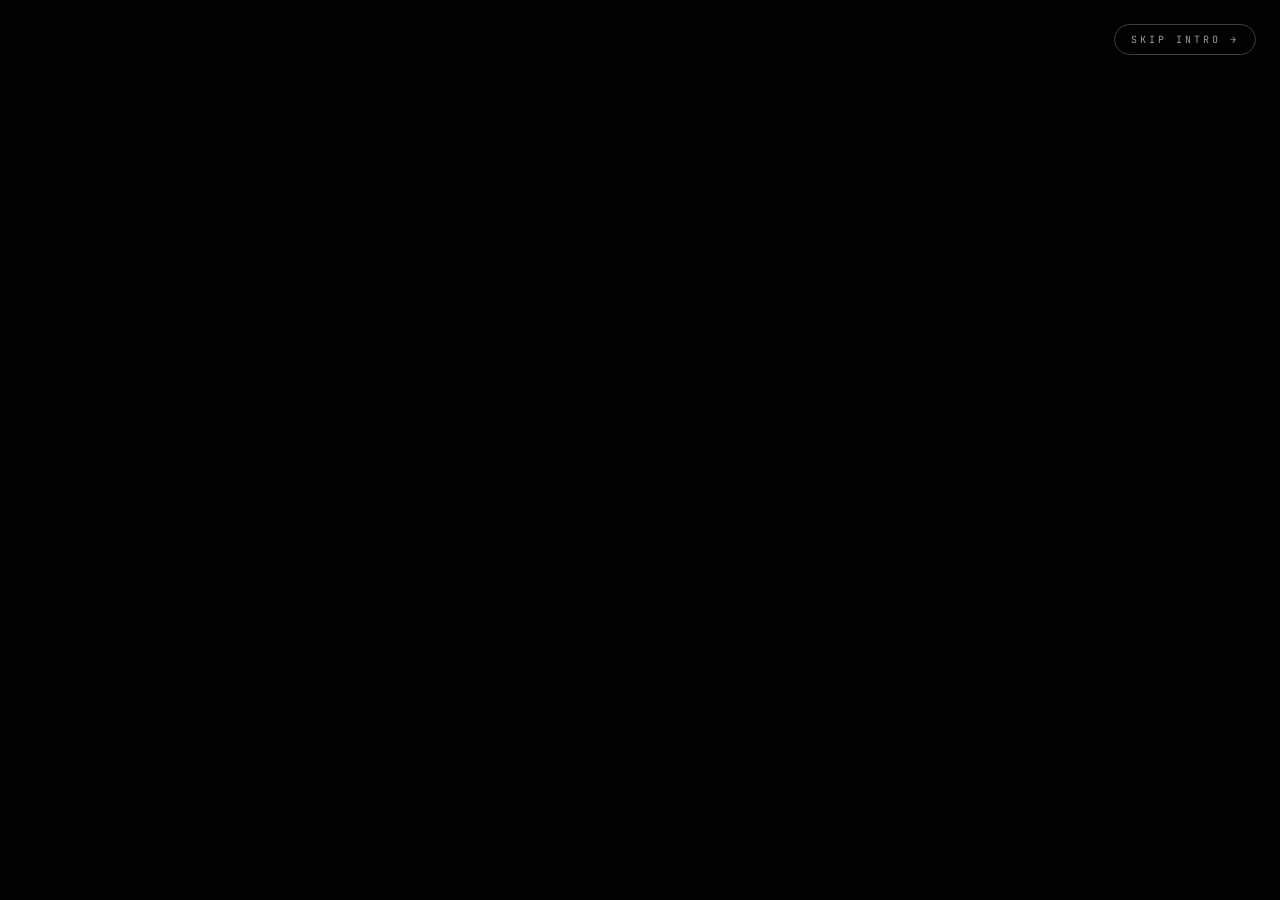
==== commit dfeac78d: "3d website" ====
--- a/index.html
+++ b/index.html
@@ -38,7 +38,7 @@
   <link rel="stylesheet" href="styles/contact.css" />
   <link rel="stylesheet" href="styles/bg-effects.css" />
   <link rel="stylesheet" href="styles/poker.css" />
-  <link rel="stylesheet" href="styles/intro.css?v=3" />
+  <link rel="stylesheet" href="styles/intro.css?v=25-heffidle" />
 </head>
 <body data-current-route="home" class="intro-playing">
 
@@ -47,8 +47,7 @@
     <canvas id="intro-canvas"></canvas>
     <div class="intro-vignette"></div>
     <div class="intro-ui">
-      <div class="intro-title">TABLE 01<small>THOMAS OU · BACK ROOM</small></div>
-      <div class="intro-tagline">click a card · <b>it flips</b> · it takes you there</div>
+      <div class="intro-tagline" id="intro-tagline"></div>
     </div>
     <button class="intro-skip" id="intro-skip">SKIP INTRO →</button>
   </div>
@@ -80,72 +79,29 @@
   <!-- SPA Content Wrapper -->
   <div class="spa-content-wrapper">
     
-    <!-- HOME ROUTE CONTENT · POKER TABLE -->
+    <!-- HOME ROUTE CONTENT · spinning cube (original homepage restored) -->
     <div id="home-content" data-route-content style="display: block;">
-      <div class="poker-root home-only" data-poker>
-        <div class="table-surface"></div>
-        <div class="rail"></div>
-
-        <main class="stage">
-          <header class="top">
-            <div class="brand"><em>Thomas Ou</em> · Table 01</div>
-            <div class="tagline">CLICK A CARD · IT FLIPS · IT TAKES YOU TO THAT ROUTE</div>
-            <div class="top-right">
-              <span class="blink">●</span> LIVE · <span id="clock">00:00 EST</span><br>
-              SEAT RESERVED · DEALER: T.OU
-            </div>
-          </header>
-
-          <section class="main" id="poker-main">
-            <aside class="stack">
-              <div class="stack-label">L · STACK</div>
-              <div class="chip chip-k"><span>MATH</span></div>
-              <div class="chip chip-p"><span>POKER</span></div>
-              <div class="chip chip-g"><span>ML</span></div>
-              <div class="chip chip-r"><span>THREE.JS</span></div>
-              <div class="chip chip-b"><span>BOXING</span></div>
-              <div class="chip chip-w"><span>DJ</span></div>
-            </aside>
-
-            <div class="table">
-              <div class="spotlight"></div>
-              <div class="hand" id="hand"></div>
-
-              <div class="table-controls">
-                <button class="btn" id="deal-btn">⚡ RE-DEAL</button>
-                <button class="btn btn-ghost" id="allin-btn">⚡ ALL IN <span style="opacity:0.5;margin-left:4px;">A</span></button>
-              </div>
-            </div>
-
-            <aside class="stack">
-              <div class="stack-label">R · STACK</div>
-              <div class="chip chip-k"><span>TYPESCRIPT</span></div>
-              <div class="chip chip-g"><span>PYTHON</span></div>
-              <div class="chip chip-r"><span>FASTAPI</span></div>
-              <div class="chip chip-p"><span>NEXT.JS</span></div>
-              <div class="chip chip-b"><span>WEBAUDIO</span></div>
-              <div class="chip chip-w"><span>REACT</span></div>
-            </aside>
-          </section>
-
-          <div class="status" id="status-line">
-            <div class="group">
-              <div>POSITION <b>UTG</b></div>
-              <div>POT <b class="val" id="pot">$0</b></div>
-              <div>BLINDS <b>1 / 2</b></div>
-            </div>
-            <div class="progress" id="progress"></div>
-            <div class="group">
-              <div>REVEALED <b><span class="val" id="cards-count">0</span>/5</b></div>
-              <div>P(hire) <b class="val" id="phire">0.04</b></div>
-              <div id="showdown" style="display:none;">HAND · <b>ROYAL FLUSH</b></div>
-              <div>ACTION · <b id="action">LIMP</b></div>
-            </div>
-          </div>
-        </main>
-
-        <div class="dealer-bubble" id="dealer"></div>
-        <button class="mini sound-mini" id="mute">♫ SOUND · ON</button>
+      <!-- Thomas Ou heading -->
+      <div class="name-heading home-only page-title">
+        <div class="typing-line-1">
+          <span class="typed-text-1"></span><span class="cursor cursor-1">_</span>
+        </div>
+        <div class="typing-line-2">
+          <span class="typed-text-2"></span><span class="cursor cursor-2" style="display: none;">_</span>
+        </div>
+        <div class="home-subtitles">
+          <span>Developer & Analyst</span>
+        </div>
+      </div>
+
+      <!-- 3D Model Container (shown on nav hover) -->
+      <div id="model-container" class="home-only">
+        <canvas id="model-canvas"></canvas>
+      </div>
+
+      <!-- 3D Cube Container -->
+      <div id="cube-container" class="home-only">
+        <canvas id="cube-canvas"></canvas>
       </div>
     </div>
 
@@ -689,13 +645,14 @@
   <script defer src="js/spa-init.js"></script>
   
   <!-- Load other scripts after SPA is initialized -->
+  <script defer src="js/3d-cube.js"></script>
   <script defer src="js/dynamic-models.js"></script>
   <script defer src="js/navigation.js"></script>
   <script defer src="js/about.js"></script>
   <script defer src="js/experience.js"></script>
   <script defer type="module" src="js/contact.js"></script>
   <script defer src="js/poker.js"></script>
-  <script defer type="module" src="js/intro.js?v=6"></script>
+  <script defer type="module" src="js/intro.js?v=45-win98"></script>
 
   <!-- Resume notification toast -->
   <div id="resume-toast" class="resume-toast" role="alert" aria-live="polite">
--- a/styles/intro.css
+++ b/styles/intro.css
@@ -56,19 +56,19 @@
 
 .intro-tagline {
   position: absolute;
-  bottom: 96px; left: 50%;
+  bottom: 72px; left: 50%;
   transform: translateX(-50%);
-  font-family: 'JetBrains Mono', ui-monospace, monospace;
-  font-size: 10px;
-  letter-spacing: 0.35em;
-  color: rgba(245,240,225,0.55);
-  text-transform: uppercase;
-  opacity: 0;
-  animation: fadeInTag 0.6s ease forwards 10.2s;
+  font-family: 'Instrument Serif', 'Didot', Georgia, serif;
+  font-size: 20px; font-style: italic;
+  color: #daa520;
+  opacity: 0;
+  transition: opacity 0.4s ease;
   pointer-events: none;
   text-align: center;
-}
-.intro-tagline b { color: #daa520; font-weight: 400; }
+  text-shadow: 0 2px 10px rgba(0,0,0,0.7);
+}
+.intro-tagline.show { opacity: 1; }
+.intro-tagline b { color: #f5f0e1; font-style: normal; font-family: 'JetBrains Mono', ui-monospace, monospace; font-size: 11px; letter-spacing: 0.3em; display:block; margin-top: 8px; }
 @keyframes fadeInTag { to { opacity: 1; } }
 
 .intro-skip {
@@ -121,8 +121,11 @@
 }
 .intro-rewind:hover { color: #daa520; border-color: #daa520; }
 
-/* Hide poker table while intro plays */
+/* Hide EVERY poker-table element while intro/world is active */
+body.intro-playing .poker-root,
 body.intro-playing .poker-root > .stage,
+body.intro-playing .poker-root > .table-surface,
+body.intro-playing .poker-root > .rail,
 body.intro-playing .poker-root > .dealer-bubble,
 body.intro-playing .poker-root > .sound-mini,
 body.intro-playing .bottom-nav {
@@ -130,9 +133,207 @@
   pointer-events: none;
   transition: opacity 0.8s ease;
 }
+body:not(.intro-playing) .poker-root,
 body:not(.intro-playing) .poker-root > .stage,
+body:not(.intro-playing) .poker-root > .table-surface,
+body:not(.intro-playing) .poker-root > .rail,
 body:not(.intro-playing) .poker-root > .sound-mini,
 body:not(.intro-playing) .bottom-nav {
   opacity: 1;
   transition: opacity 1.2s ease 0.2s;
 }
+
+/* Also kill the bg-effects + vignette when intro is active */
+body.intro-playing .bg-effects,
+body.intro-playing .vignette,
+body.intro-playing .noise-overlay { display: none; }
+
+/* ============================================================
+   WORLD HUDS (seated / walking / table-cam)
+   ============================================================ */
+.world-hud {
+  position: fixed; z-index: 250; /* above .intro-overlay (z-index 200) */
+  font-family: 'JetBrains Mono', ui-monospace, monospace;
+  font-size: 11px; letter-spacing: 0.2em;
+  pointer-events: none;
+}
+.world-hud.seated {
+  bottom: 32px; left: 50%;
+  transform: translateX(-50%);
+  display: flex; gap: 14px;
+  pointer-events: all;
+}
+.world-btn {
+  background: rgba(6, 30, 21, 0.85);
+  border: 1px solid rgba(218, 165, 32, 0.35);
+  color: #f5f0e1;
+  padding: 12px 22px;
+  font-family: inherit;
+  font-size: 11px; letter-spacing: 0.25em;
+  text-transform: uppercase;
+  cursor: pointer;
+  border-radius: 100px;
+  backdrop-filter: blur(8px);
+  transition: transform 0.15s, border-color 0.15s, color 0.15s;
+}
+.world-btn.primary {
+  background: #daa520;
+  color: #0f3d2e;
+  border-color: #daa520;
+  font-weight: 700;
+}
+.world-btn:hover { transform: translateY(-1px); color: #daa520; border-color: #daa520; }
+.world-btn.primary:hover { color: #0f3d2e; background: #f0c808; border-color: #f0c808; }
+
+.world-hud.walking {
+  inset: 0;
+  display: flex; align-items: center; justify-content: center;
+  pointer-events: none;
+}
+.crosshair {
+  width: 4px; height: 4px;
+  background: #daa520;
+  border-radius: 50%;
+  box-shadow: 0 0 0 2px rgba(218, 165, 32, 0.25);
+}
+.walk-help {
+  position: absolute; top: 24px; left: 50%;
+  transform: translateX(-50%);
+  background: rgba(6, 30, 21, 0.85);
+  border: 1px solid rgba(218, 165, 32, 0.3);
+  color: #f5f0e1;
+  padding: 8px 14px;
+  border-radius: 100px;
+  font-size: 10px; letter-spacing: 0.25em;
+  backdrop-filter: blur(8px);
+}
+.click-label {
+  position: absolute; top: 54%; left: 52%;
+  font-size: 10px; letter-spacing: 0.2em;
+  color: #daa520;
+}
+
+/* Tooltip that follows cursor on interactive hover */
+.world-tooltip {
+  position: fixed;
+  background: rgba(6, 30, 21, 0.92);
+  border: 1px solid rgba(218, 165, 32, 0.5);
+  color: #daa520;
+  padding: 6px 10px;
+  font-family: 'JetBrains Mono', ui-monospace, monospace;
+  font-size: 10px; letter-spacing: 0.2em;
+  border-radius: 4px;
+  pointer-events: none;
+  z-index: 150;
+  opacity: 0;
+  transform: translateY(4px);
+  transition: opacity 0.12s, transform 0.12s;
+  backdrop-filter: blur(8px);
+  white-space: nowrap;
+}
+.world-tooltip.show { opacity: 1; transform: translateY(0); }
+
+/* Flash veil for portal transitions */
+.world-veil {
+  position: fixed; inset: 0;
+  background: #faf6ef;
+  z-index: 180;
+  opacity: 0;
+  pointer-events: none;
+  transition: opacity 0.45s ease;
+}
+
+/* "Click to explore" prompt at end of short cinematic */
+.world-hud.ready-walk {
+  inset: 0;
+  display: flex; flex-direction: column;
+  align-items: center; justify-content: center;
+  gap: 24px;
+  pointer-events: all;
+  background: linear-gradient(180deg, transparent 0%, transparent 50%, rgba(6,30,21,0.35) 100%);
+  animation: readyWalkIn 0.8s ease both;
+}
+@keyframes readyWalkIn { from { opacity: 0; } to { opacity: 1; } }
+.ready-walk-title {
+  font-family: 'Instrument Serif', 'Didot', Georgia, serif;
+  font-style: italic;
+  font-size: 40px;
+  color: #daa520;
+  text-shadow: 0 2px 20px rgba(0,0,0,0.7);
+  letter-spacing: 0.02em;
+  position: absolute; top: 38%; left: 50%; transform: translateX(-50%);
+}
+.world-hud.ready-walk .world-btn.primary {
+  padding: 18px 36px;
+  font-size: 13px;
+  letter-spacing: 0.3em;
+  box-shadow: 0 0 0 0 rgba(218, 165, 32, 0.5), 0 12px 32px rgba(0,0,0,0.5);
+  animation: ctaPulse 2s ease-in-out infinite;
+  margin-top: 40px;
+}
+@keyframes ctaPulse {
+  0%, 100% { box-shadow: 0 0 0 0 rgba(218, 165, 32, 0), 0 12px 32px rgba(0,0,0,0.5); }
+  50%      { box-shadow: 0 0 0 16px rgba(218, 165, 32, 0.12), 0 12px 32px rgba(0,0,0,0.5); }
+}
+.ready-walk-hint {
+  font-family: 'JetBrains Mono', ui-monospace, monospace;
+  font-size: 10px;
+  letter-spacing: 0.25em;
+  color: rgba(245, 240, 225, 0.7);
+  text-transform: uppercase;
+  position: absolute; bottom: 80px; left: 50%; transform: translateX(-50%);
+  max-width: 520px; text-align: center;
+  line-height: 1.8;
+}
+
+/* Heffernan-style idle prompt: compact monospace pill, bottom center */
+.world-hud.ready-walk.heff {
+  justify-content: flex-end;
+  padding-bottom: 72px;
+  background: linear-gradient(180deg, transparent 0%, transparent 70%, rgba(0,0,0,0.25) 100%);
+}
+.heff-begin {
+  background: #0a0a0a;
+  color: #f5f5f5;
+  font-family: 'JetBrains Mono', ui-monospace, monospace;
+  font-size: 13px;
+  letter-spacing: 0.04em;
+  padding: 10px 18px;
+  border: none;
+  border-radius: 3px;
+  cursor: pointer;
+  box-shadow: 0 4px 24px rgba(0,0,0,0.6), inset 0 0 0 1px rgba(255,255,255,0.05);
+  text-transform: none;
+  animation: heffIn 0.6s ease both;
+  transition: background 0.15s, color 0.15s, transform 0.15s;
+}
+.heff-begin:hover {
+  background: #181818;
+  color: #daa520;
+  transform: translateY(-1px);
+}
+.heff-cursor {
+  display: inline-block;
+  margin-left: 2px;
+  animation: heffBlink 1s steps(2) infinite;
+}
+@keyframes heffBlink { 0%,49% { opacity: 1; } 50%,100% { opacity: 0; } }
+@keyframes heffIn { from { opacity: 0; transform: translateY(6px); } to { opacity: 1; transform: translateY(0); } }
+
+/* Table-cam toggle button (visible on the 2D poker table) */
+.table-cam-btn {
+  position: fixed;
+  bottom: 20px; left: 180px;
+  z-index: 40;
+  background: rgba(6, 30, 21, 0.85);
+  border: 1px solid rgba(218, 165, 32, 0.3);
+  color: #f5f0e1;
+  padding: 8px 14px;
+  font-family: 'JetBrains Mono', ui-monospace, monospace;
+  font-size: 10px; letter-spacing: 0.2em;
+  cursor: pointer;
+  border-radius: 100px;
+  backdrop-filter: blur(8px);
+  text-transform: uppercase;
+}
+.table-cam-btn:hover { color: #daa520; border-color: #daa520; }
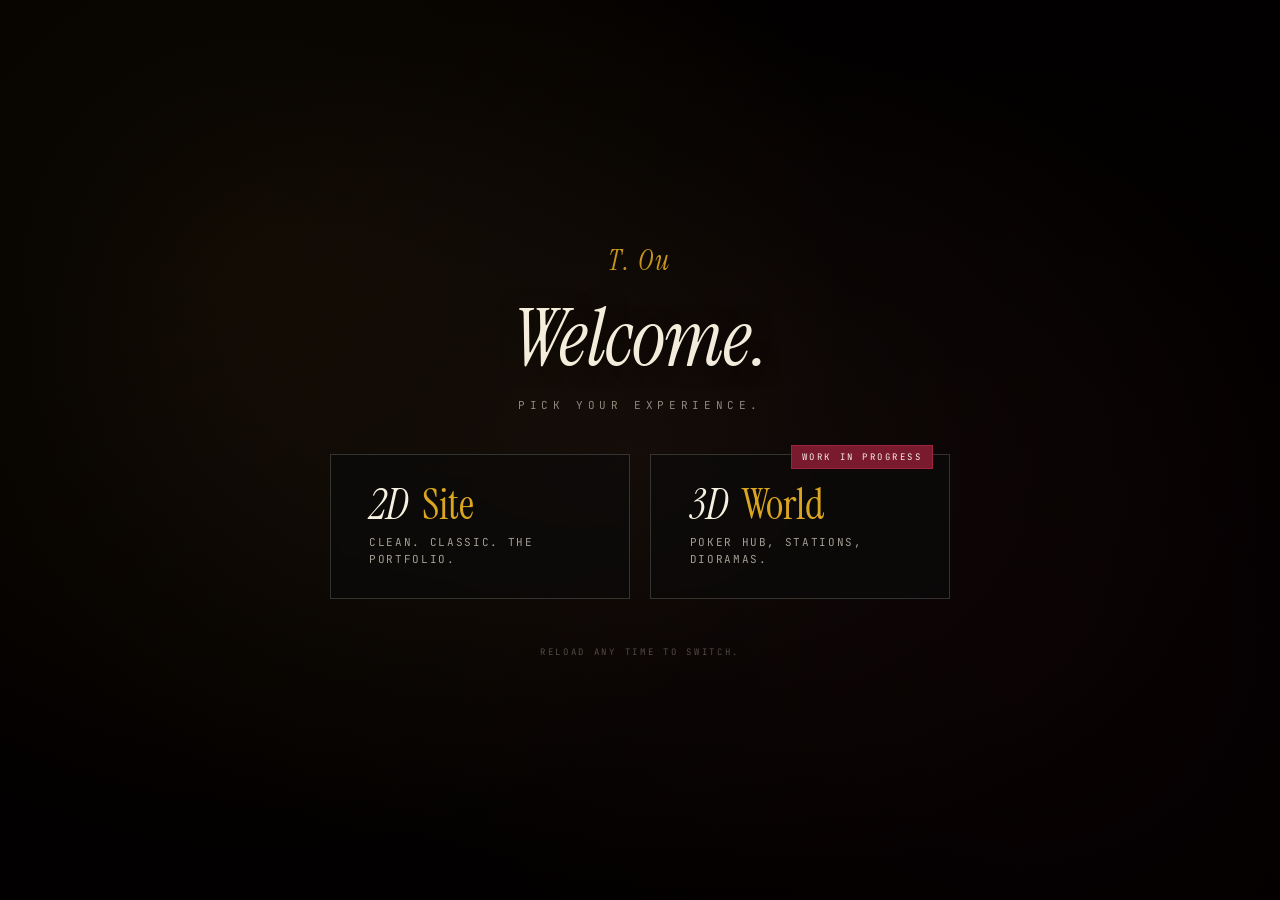
==== commit d13c8e72: "2d portolfio changes" ====
--- a/index.html
+++ b/index.html
@@ -32,15 +32,34 @@
   <link rel="stylesheet" href="style.css" />
   <link rel="stylesheet" href="styles/index.css" />
   <link rel="stylesheet" href="styles/about.css" />
-  <link rel="stylesheet" href="styles/experience.css" />
+  <link rel="stylesheet" href="styles/experience.css?v=2-cardfix" />
   <link rel="stylesheet" href="styles/spa.css" />
-  <link rel="stylesheet" href="styles/projects-new.css" />
+  <link rel="stylesheet" href="styles/projects-new.css?v=2-cardpolish" />
   <link rel="stylesheet" href="styles/contact.css" />
   <link rel="stylesheet" href="styles/bg-effects.css" />
   <link rel="stylesheet" href="styles/poker.css" />
-  <link rel="stylesheet" href="styles/intro.css?v=25-heffidle" />
+  <link rel="stylesheet" href="styles/intro.css?v=27-viewportlock" />
 </head>
 <body data-current-route="home" class="intro-playing">
+
+  <!-- MODE PICKER SPLASH — first thing visible; user chooses 2D or 3D -->
+  <div id="mode-splash" class="mode-splash" role="dialog" aria-label="Choose experience">
+    <div class="mode-splash-brand">T. Ou</div>
+    <h1 class="mode-splash-title">Welcome.</h1>
+    <p class="mode-splash-sub">Pick your experience.</p>
+    <div class="mode-splash-choices">
+      <button class="mode-choice" data-mode="2d" type="button">
+        <div class="mode-choice-label"><em>2D</em> Site</div>
+        <div class="mode-choice-desc">Clean. Classic. The portfolio.</div>
+      </button>
+      <button class="mode-choice is-wip" data-mode="3d" type="button">
+        <span class="mode-choice-tag">WORK IN PROGRESS</span>
+        <div class="mode-choice-label"><em>3D</em> World</div>
+        <div class="mode-choice-desc">Poker hub, stations, dioramas.</div>
+      </button>
+    </div>
+    <div class="mode-splash-hint">Reload any time to switch.</div>
+  </div>
 
   <!-- INTRO CINEMATIC OVERLAY -->
   <div class="intro-overlay" id="intro-overlay">
@@ -410,11 +429,11 @@
               <div class="card">
                 <div class="card-header">
                   <h3>Software Engineer</h3>
-                  <div class="card-company">Visa</div>
-                  <div class="card-location">Mar 2026 - May 2026</div>
+                  <div class="card-company">Amazon</div>
+                  <div class="card-location">May 2026 - Sept 2026</div>
                 </div>
                 <div class="card-preview">
-                  <p>Building real-time adversarial models to detect and score fraudulent transactions across Visa's global payment network.</p>
+                  <p>Working on Amazon FSx — the managed file-storage service layered on NetApp ONTAP, Lustre, OpenZFS, and Windows File Server — building and scaling the control-plane services that provision, monitor, and heal petabyte-scale file systems for AWS customers.</p>
                 </div>
               </div>
 
@@ -506,44 +525,44 @@
         <div class="projects-wheel projects-only">
           <div class="wheel-container">
             <div class="project-card" data-project="fightvision">
-              <div class="project-image" style="background-image: url('Images/ProjectPhotos/STR1KE1.gif');"></div>
+              <div class="project-image" style="background-image: url('Images/ProjectPhotos/STR1KE.gif');"></div>
               <div class="project-header">
-                <h3>Computer Vision Strike Detection System for MMA</h3>
-              </div>
-            </div>
-            
+                <h3>STR1KE — MMA Strike Detection</h3>
+              </div>
+            </div>
+
             <div class="project-card" data-project="dj">
               <div class="project-image" style="background-image: url('Images/ProjectPhotos/D4NCE.gif');"></div>
               <div class="project-header">
-                <h3>AI-Powered DJ System</h3>
+                <h3>D4NCE — AI-Powered DJ System</h3>
+              </div>
+            </div>
+
+            <div class="project-card" data-project="fightiq">
+              <div class="project-image" style="background-image: url('Images/ProjectPhotos/V3RSUS.gif');"></div>
+              <div class="project-header">
+                <h3>V3RSUS — MMA Predictive Analytics</h3>
               </div>
             </div>
             
-            <div class="project-card" data-project="fightiq">
-              <div class="project-image" style="background-image: url('Images/ProjectPhotos/STRATOS.png');"></div>
+            <div class="project-card" data-project="harboros">
+              <div class="project-image" style="background-image: url('Images/ProjectPhotos/HARBOROS.gif');"></div>
               <div class="project-header">
-                <h3>Predictive Analysis of Fight Outcomes in MMA</h3>
-              </div>
-            </div>
-            
-            <div class="project-card" data-project="website">
-              <div class="project-image" style="background-image: url('Images/ProjectPhotos/THOMAS.gif');"></div>
-              <div class="project-header">
-                <h3>Personal Portfolio Website</h3>
+                <h3>HarborOS — Maritime Defense Platform</h3>
               </div>
             </div>
             
             <div class="project-card" data-project="poker">
               <div class="project-image" style="background-image: url('Images/ProjectPhotos/R1VER1.gif');"></div>
               <div class="project-header">
-                <h3>Bayesian Poker Analysis Engine with Monte Carlo CFR</h3>
-              </div>
-            </div>
-            
+                <h3>R1VER — Poker Intelligence (MCCFR Solver)</h3>
+              </div>
+            </div>
+
             <div class="project-card" data-project="smartcv">
-              <div class="project-image" style="background-image: url('Images/ProjectPhotos/PR0XIM.png');"></div>
+              <div class="project-image" style="background-image: url('Images/ProjectPhotos/DR4FT.gif');"></div>
               <div class="project-header">
-                <h3>AI-Powered Resume Optimizer</h3>
+                <h3>DR4FT — AI Resume Optimizer</h3>
               </div>
             </div>
           </div>
@@ -652,7 +671,7 @@
   <script defer src="js/experience.js"></script>
   <script defer type="module" src="js/contact.js"></script>
   <script defer src="js/poker.js"></script>
-  <script defer type="module" src="js/intro.js?v=45-win98"></script>
+  <script defer type="module" src="js/intro.js?v=73-splash"></script>
 
   <!-- Resume notification toast -->
   <div id="resume-toast" class="resume-toast" role="alert" aria-live="polite">
--- a/styles/experience.css
+++ b/styles/experience.css
@@ -485,8 +485,27 @@
 /* Enhanced card styles with stagger animations */
 .cards-container {
   display: grid;
+  grid-template-columns: 1fr;  /* explicit 1-col so nothing inherits a wider/narrower auto */
   gap: 0.75rem;
   margin: 2rem 0;
+}
+
+/* High-specificity overrides — poker.css sets a global `.card { width: 132px; height: 186px;
+   cursor: pointer; transform-style: preserve-3d; ... }` for the poker playing cards, which
+   cascades into our experience cards and shrinks them. These rules undo that. */
+#experience-content .cards-container > .card {
+  width: 100% !important;
+  height: auto !important;
+  min-height: 0;
+  max-width: none;
+  transform-style: flat;
+  cursor: default;
+  will-change: auto;
+  transition: none;
+}
+#experience-content .cards-container > .card:hover {
+  transform: translateY(0) !important;
+  filter: none !important;
 }
 
 .card {
--- a/styles/projects-new.css
+++ b/styles/projects-new.css
@@ -92,18 +92,21 @@
   position: absolute !important;
   width: clamp(250px, 28vw, 440px) !important;
   height: clamp(200px, 25vh, 350px) !important;
-  background: linear-gradient(145deg, #1a0d2e, #16213e) !important;
-  border: none !important;
-  border-radius: 0 !important;
+  background: #05050c !important;
+  border: 1px solid rgba(255, 255, 255, 0.16) !important;
+  border-radius: 2px !important;
   padding: 0 !important;
   left: 50% !important;
   top: 50% !important;
   margin-left: calc(clamp(250px, 28vw, 440px) / -2) !important;
   margin-top: calc(clamp(200px, 25vh, 350px) / -2) !important;
   cursor: pointer !important;
-  transition: all 0.3s ease !important;
+  transition: translate 0.35s cubic-bezier(0.2, 0.9, 0.3, 1.15),
+              border-color 0.35s ease,
+              box-shadow 0.35s ease !important;
   backface-visibility: visible !important;
-  box-shadow: none !important;
+  box-shadow: 0 12px 38px rgba(0, 0, 0, 0.6),
+              0 2px 6px rgba(0, 0, 0, 0.35) !important;
   transform-style: preserve-3d !important;
   pointer-events: auto !important;
   z-index: 1022 !important;
@@ -144,8 +147,12 @@
 }
 
 .project-card:hover {
-  translate: 0 -8px;
+  translate: 0 -10px;
   cursor: pointer !important;
+  border-color: rgba(255, 255, 255, 0.55) !important;
+  box-shadow: 0 22px 60px rgba(0, 0, 0, 0.75),
+              0 0 0 1px rgba(255, 255, 255, 0.08),
+              0 0 50px rgba(140, 180, 255, 0.18) !important;
 }
 
 /* Position cards in 3D circle - responsive radius like Projects.html */
@@ -162,7 +169,7 @@
   width: 100%;
   height: 100%;
   overflow: hidden;
-  background: linear-gradient(145deg, #1a0d2e, #16213e);
+  background: #05050c;
   opacity: 0;
 }
 
@@ -233,49 +240,91 @@
 
 .project-header {
   display: flex;
-  align-items: flex-end;
+  align-items: center;
   justify-content: flex-start;
   position: absolute;
   bottom: 0;
   left: 0;
   right: 0;
-  padding: 2rem 0.75rem 0.6rem;
-  background: linear-gradient(to top, rgba(10, 10, 22, 0.88) 0%, rgba(10, 10, 22, 0.45) 55%, transparent 100%);
+  padding: 0.55rem 0.85rem 0.6rem;
+  background: linear-gradient(to top,
+    rgba(5, 5, 12, 0.95) 0%,
+    rgba(5, 5, 12, 0.75) 55%,
+    rgba(5, 5, 12, 0) 100%);
   border-radius: 0;
   border: none;
   pointer-events: none;
   z-index: 2;
   opacity: 1;
-  transition: opacity 0.3s ease;
-}
-
-/* Title + gradient bar: hidden until hover (fine pointer only); touch keeps text visible */
-@media (hover: hover) and (pointer: fine) {
-  .project-header {
-    opacity: 0;
-  }
-
-  .project-card:hover .project-header {
-    opacity: 1;
-  }
+  transition: padding 0.3s ease, background 0.3s ease;
+}
+
+.project-card:hover .project-header {
+  padding: 0.7rem 0.9rem 0.75rem;
+  background: linear-gradient(to top,
+    rgba(5, 5, 12, 0.98) 0%,
+    rgba(5, 5, 12, 0.85) 55%,
+    rgba(5, 5, 12, 0) 100%);
 }
 
 .project-header h3 {
   margin: 0;
-  color: #f0f0f5;
+  color: #ffffff;
   font-family: 'Inter', Arial, sans-serif;
-  font-size: 0.8rem;
-  font-weight: 600;
+  font-size: 0.78rem;
+  font-weight: 700;
   text-align: left;
   padding: 0;
   pointer-events: none;
-  line-height: 1.3;
-  text-shadow: 0 1px 4px rgba(10, 10, 22, 0.9);
+  line-height: 1.25;
+  text-shadow: 0 2px 6px rgba(0, 0, 0, 0.95),
+               0 0 2px rgba(0, 0, 0, 0.9);
   display: -webkit-box;
   -webkit-line-clamp: 2;
   -webkit-box-orient: vertical;
   overflow: hidden;
-  letter-spacing: 0.01em;
+  letter-spacing: 0.02em;
+}
+
+/* Index number badge top-left for editorial feel */
+.project-card::before {
+  counter-increment: card-idx;
+  content: counter(card-idx, decimal-leading-zero);
+  position: absolute;
+  top: 0.6rem;
+  left: 0.7rem;
+  color: rgba(255, 255, 255, 0.85);
+  font-family: 'Inter', sans-serif;
+  font-size: 0.65rem;
+  font-weight: 700;
+  letter-spacing: 0.18em;
+  background: rgba(0, 0, 0, 0.55);
+  padding: 0.2rem 0.45rem;
+  border: 1px solid rgba(255, 255, 255, 0.18);
+  border-radius: 2px;
+  z-index: 3;
+  pointer-events: none;
+  backdrop-filter: blur(4px);
+  -webkit-backdrop-filter: blur(4px);
+}
+
+.wheel-container {
+  counter-reset: card-idx;
+}
+
+/* Corner tick marks for framed editorial feel */
+.project-card::after {
+  content: '';
+  position: absolute;
+  inset: 6px;
+  border: 1px solid rgba(255, 255, 255, 0);
+  pointer-events: none;
+  z-index: 2;
+  transition: border-color 0.35s ease;
+}
+
+.project-card:hover::after {
+  border-color: rgba(255, 255, 255, 0.22);
 }
 
 /* Project modal - scoped to avoid overriding experience modal */
--- a/styles/intro.css
+++ b/styles/intro.css
@@ -1,3 +1,128 @@
+/* =============================================================
+   MODE PICKER SPLASH · first screen before the 3D intro plays
+   ============================================================= */
+/* While the splash or intro is up, the underlying page cannot scroll */
+html:has(.mode-splash:not(.fading)),
+body.intro-playing {
+  overflow: hidden !important;
+  overscroll-behavior: none;
+  touch-action: none;
+}
+.mode-splash {
+  position: fixed; inset: 0; z-index: 9999;
+  width: 100vw; height: 100vh; height: 100dvh;
+  background: radial-gradient(ellipse at center, #0f0a08 0%, #020000 70%);
+  display: flex; flex-direction: column;
+  align-items: center; justify-content: center;
+  gap: clamp(14px, 2.2vh, 24px);
+  color: #f5f0e1;
+  opacity: 0;
+  animation: modeSplashIn 0.8s ease 0.15s forwards;
+  transition: opacity 0.7s ease;
+  padding: clamp(16px, 4vh, 40px) clamp(16px, 4vw, 40px);
+  text-align: center;
+  overflow: hidden;
+  box-sizing: border-box;
+}
+.mode-splash.fading { opacity: 0; pointer-events: none; }
+@keyframes modeSplashIn { to { opacity: 1; } }
+/* Grain overlay for texture */
+.mode-splash::before {
+  content: ''; position: absolute; inset: 0;
+  background-image:
+    radial-gradient(circle at 20% 30%, rgba(218,165,32,0.06) 0%, transparent 50%),
+    radial-gradient(circle at 80% 70%, rgba(122,26,46,0.05) 0%, transparent 50%);
+  pointer-events: none;
+}
+.mode-splash-brand {
+  font-family: 'Instrument Serif', 'Didot', Georgia, serif;
+  font-style: italic;
+  font-size: clamp(20px, 3vw, 28px);
+  color: #daa520; letter-spacing: 0.08em;
+  opacity: 0.9;
+}
+.mode-splash-title {
+  font-family: 'Instrument Serif', 'Didot', Georgia, serif;
+  font-style: italic; font-weight: 400;
+  font-size: clamp(42px, 8vw, 80px);
+  color: #f5f0e1;
+  margin: 0; line-height: 1;
+  letter-spacing: -0.01em;
+  text-shadow: 0 2px 20px rgba(0,0,0,0.6);
+}
+.mode-splash-sub {
+  font-family: 'JetBrains Mono', ui-monospace, monospace;
+  font-size: clamp(9px, 1.1vw, 11px);
+  letter-spacing: 0.42em;
+  color: rgba(245,240,225,0.55);
+  text-transform: uppercase;
+  margin: 0 0 clamp(8px, 2vh, 20px) 0;
+}
+.mode-splash-choices {
+  display: flex; gap: clamp(12px, 1.6vw, 22px);
+  flex-wrap: wrap; justify-content: center;
+  margin-top: 4px;
+}
+.mode-choice {
+  background: rgba(10,10,10,0.6);
+  border: 1px solid rgba(245,240,225,0.18);
+  color: #f5f0e1;
+  padding: clamp(20px, 3.2vh, 32px) clamp(24px, 3vw, 40px);
+  cursor: pointer;
+  display: flex; flex-direction: column; gap: 8px; align-items: flex-start;
+  width: clamp(240px, 28vw, 300px);
+  text-align: left;
+  position: relative;
+  transition:
+    border-color 0.35s cubic-bezier(0.4,0,0.2,1),
+    background    0.35s cubic-bezier(0.4,0,0.2,1),
+    transform     0.35s cubic-bezier(0.4,0,0.2,1),
+    box-shadow    0.35s cubic-bezier(0.4,0,0.2,1);
+  font-family: inherit;
+  backdrop-filter: blur(4px);
+}
+.mode-choice:hover {
+  border-color: #daa520;
+  background: rgba(218,165,32,0.08);
+  transform: translateY(-4px);
+  box-shadow: 0 10px 40px rgba(218,165,32,0.18);
+}
+.mode-choice:active { transform: translateY(-2px); }
+.mode-choice-tag {
+  position: absolute; top: -10px; right: 16px;
+  font-family: 'JetBrains Mono', ui-monospace, monospace;
+  font-size: 9px; letter-spacing: 0.28em;
+  padding: 5px 10px;
+  background: #7a1a2e;
+  color: #f5f0e1;
+  border: 1px solid #9b2540;
+}
+.mode-choice-label {
+  font-family: 'Instrument Serif', 'Didot', Georgia, serif;
+  font-size: clamp(30px, 3.4vw, 42px);
+  font-weight: 400; line-height: 1;
+  color: #daa520;
+}
+.mode-choice-label em {
+  font-style: italic;
+  color: #f5f0e1;
+  margin-right: 6px;
+}
+.mode-choice-desc {
+  font-family: 'JetBrains Mono', ui-monospace, monospace;
+  font-size: 11px; letter-spacing: 0.15em;
+  color: rgba(245,240,225,0.65);
+  line-height: 1.6;
+  text-transform: uppercase;
+}
+.mode-splash-hint {
+  font-family: 'JetBrains Mono', ui-monospace, monospace;
+  font-size: 9px; letter-spacing: 0.3em;
+  color: rgba(245,240,225,0.3);
+  text-transform: uppercase;
+  margin-top: 28px;
+}
+
 /* =============================================================
    INTRO CINEMATIC · overlays the poker table on first visit
    ============================================================= */
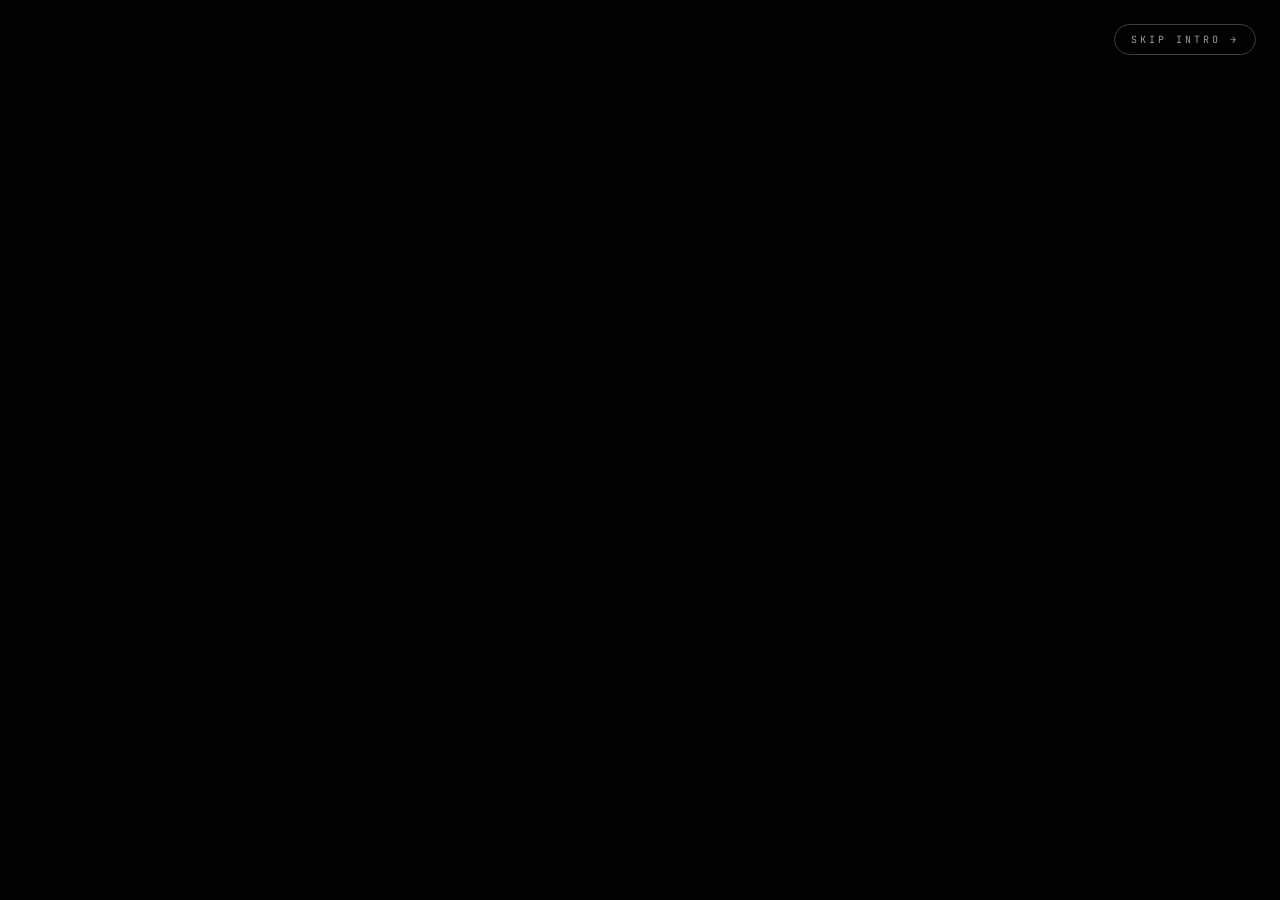
==== commit 7233b36e: "updates" ====
--- a/index.html
+++ b/index.html
@@ -42,25 +42,6 @@
 </head>
 <body data-current-route="home" class="intro-playing">
 
-  <!-- MODE PICKER SPLASH — first thing visible; user chooses 2D or 3D -->
-  <div id="mode-splash" class="mode-splash" role="dialog" aria-label="Choose experience">
-    <div class="mode-splash-brand">T. Ou</div>
-    <h1 class="mode-splash-title">Welcome.</h1>
-    <p class="mode-splash-sub">Pick your experience.</p>
-    <div class="mode-splash-choices">
-      <button class="mode-choice" data-mode="2d" type="button">
-        <div class="mode-choice-label"><em>2D</em> Site</div>
-        <div class="mode-choice-desc">Clean. Classic. The portfolio.</div>
-      </button>
-      <button class="mode-choice is-wip" data-mode="3d" type="button">
-        <span class="mode-choice-tag">WORK IN PROGRESS</span>
-        <div class="mode-choice-label"><em>3D</em> World</div>
-        <div class="mode-choice-desc">Poker hub, stations, dioramas.</div>
-      </button>
-    </div>
-    <div class="mode-splash-hint">Reload any time to switch.</div>
-  </div>
-
   <!-- INTRO CINEMATIC OVERLAY -->
   <div class="intro-overlay" id="intro-overlay">
     <canvas id="intro-canvas"></canvas>
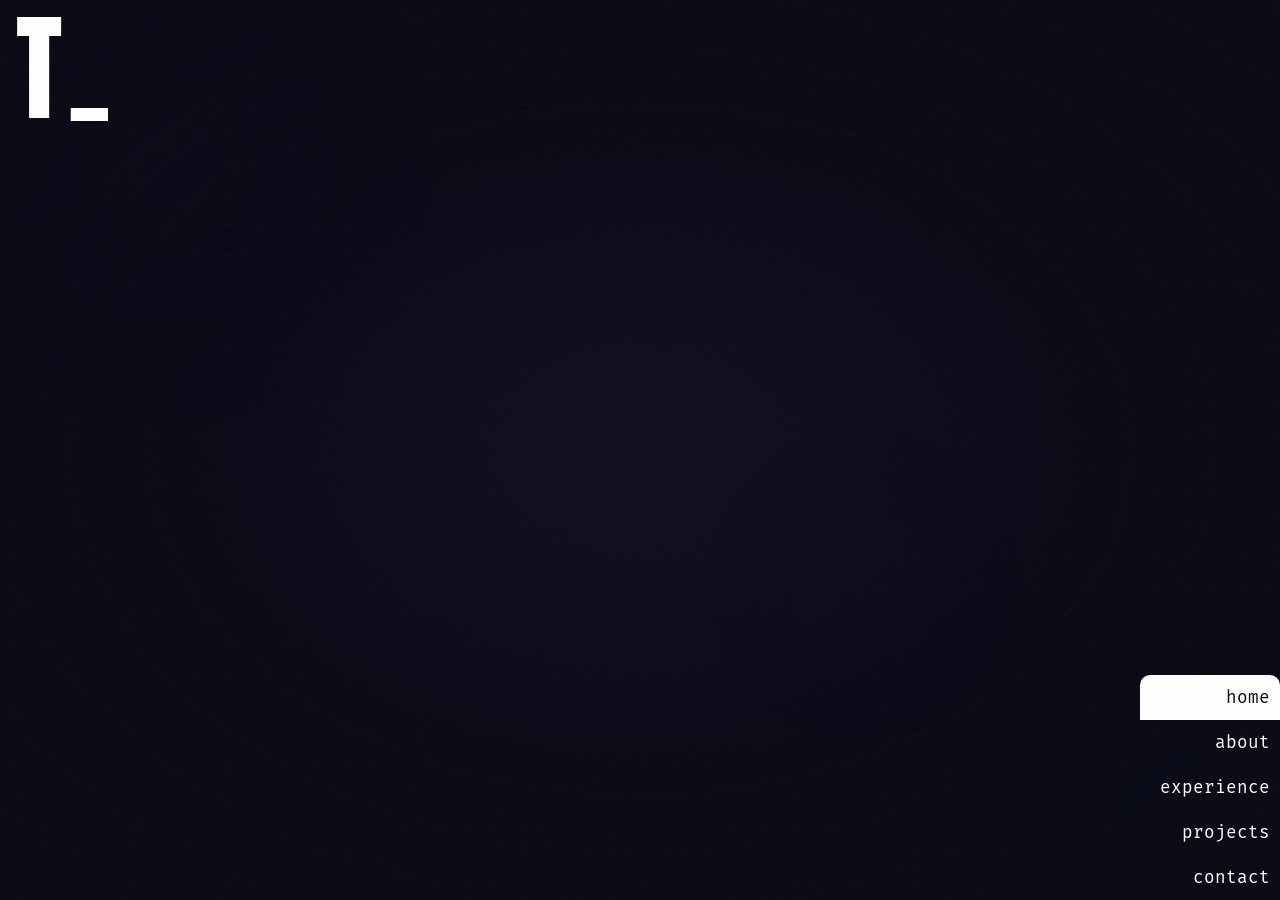
==== commit 648c29e9: "2d site" ====
--- a/index.html
+++ b/index.html
@@ -16,7 +16,7 @@
   <!-- GSAP -->
   <script src="https://unpkg.com/gsap@3/dist/gsap.min.js"></script>
   <script src="https://unpkg.com/gsap@3/dist/ScrollTrigger.min.js"></script>
-  <!-- Three.js -->
+  <!-- Three.js (for spinning cube + nav hover models) -->
   <script type="importmap">
     {
       "imports": {
@@ -25,8 +25,7 @@
       }
     }
   </script>
-  <!-- Three.js global removed: contact.js now uses ES module import via importmap -->
-  <!-- Model Viewer for 3D GLB files -->
+  <!-- Model Viewer (for animal heads in experience) -->
   <script type="module" src="https://unpkg.com/@google/model-viewer/dist/model-viewer.min.js"></script>
   <!-- Styles -->
   <link rel="stylesheet" href="style.css" />
@@ -37,24 +36,8 @@
   <link rel="stylesheet" href="styles/projects-new.css?v=2-cardpolish" />
   <link rel="stylesheet" href="styles/contact.css" />
   <link rel="stylesheet" href="styles/bg-effects.css" />
-  <link rel="stylesheet" href="styles/poker.css" />
-  <link rel="stylesheet" href="styles/intro.css?v=27-viewportlock" />
 </head>
-<body data-current-route="home" class="intro-playing">
-
-  <!-- INTRO CINEMATIC OVERLAY -->
-  <div class="intro-overlay" id="intro-overlay">
-    <canvas id="intro-canvas"></canvas>
-    <div class="intro-vignette"></div>
-    <div class="intro-ui">
-      <div class="intro-tagline" id="intro-tagline"></div>
-    </div>
-    <button class="intro-skip" id="intro-skip">SKIP INTRO →</button>
-  </div>
-
-  <!-- REWIND INTRO BUTTON (appears after intro played) -->
-  <button class="intro-rewind" id="intro-rewind" title="Replay intro">↻ REWIND INTRO</button>
-
+<body data-current-route="home">
 
   <!-- Background Effects -->
   <div class="bg-effects" aria-hidden="true">
@@ -79,7 +62,7 @@
   <!-- SPA Content Wrapper -->
   <div class="spa-content-wrapper">
     
-    <!-- HOME ROUTE CONTENT · spinning cube (original homepage restored) -->
+    <!-- HOME ROUTE CONTENT -->
     <div id="home-content" data-route-content style="display: block;">
       <!-- Thomas Ou heading -->
       <div class="name-heading home-only page-title">
@@ -639,20 +622,15 @@
   <div class="nav-trigger-dot"></div>
 
   <!-- Scripts -->
-  <!-- Load SPA system first -->
   <script defer src="js/spa-router.js"></script>
   <script defer src="js/spa-projects-new.js"></script>
   <script defer src="js/spa-init.js"></script>
-  
-  <!-- Load other scripts after SPA is initialized -->
   <script defer src="js/3d-cube.js"></script>
   <script defer src="js/dynamic-models.js"></script>
   <script defer src="js/navigation.js"></script>
   <script defer src="js/about.js"></script>
   <script defer src="js/experience.js"></script>
-  <script defer type="module" src="js/contact.js"></script>
-  <script defer src="js/poker.js"></script>
-  <script defer type="module" src="js/intro.js?v=73-splash"></script>
+  <script defer src="js/contact.js"></script>
 
   <!-- Resume notification toast -->
   <div id="resume-toast" class="resume-toast" role="alert" aria-live="polite">
